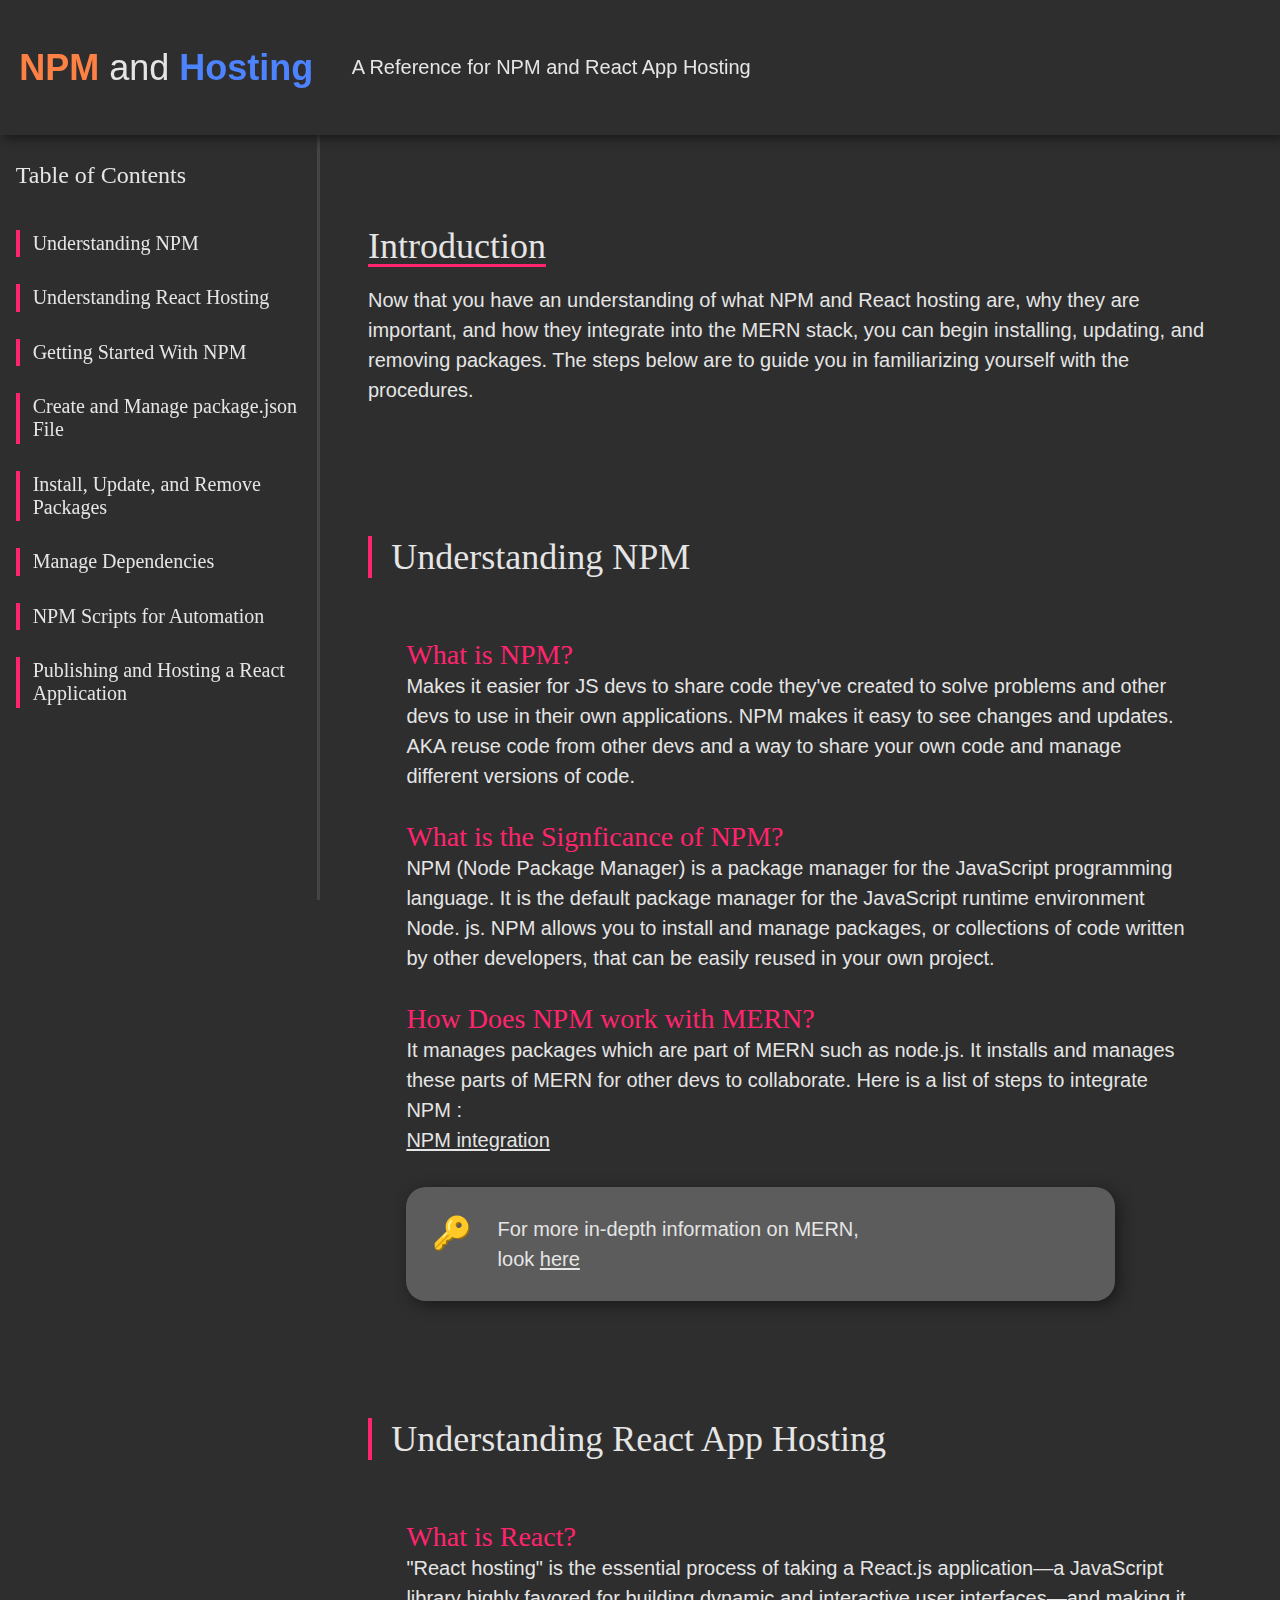
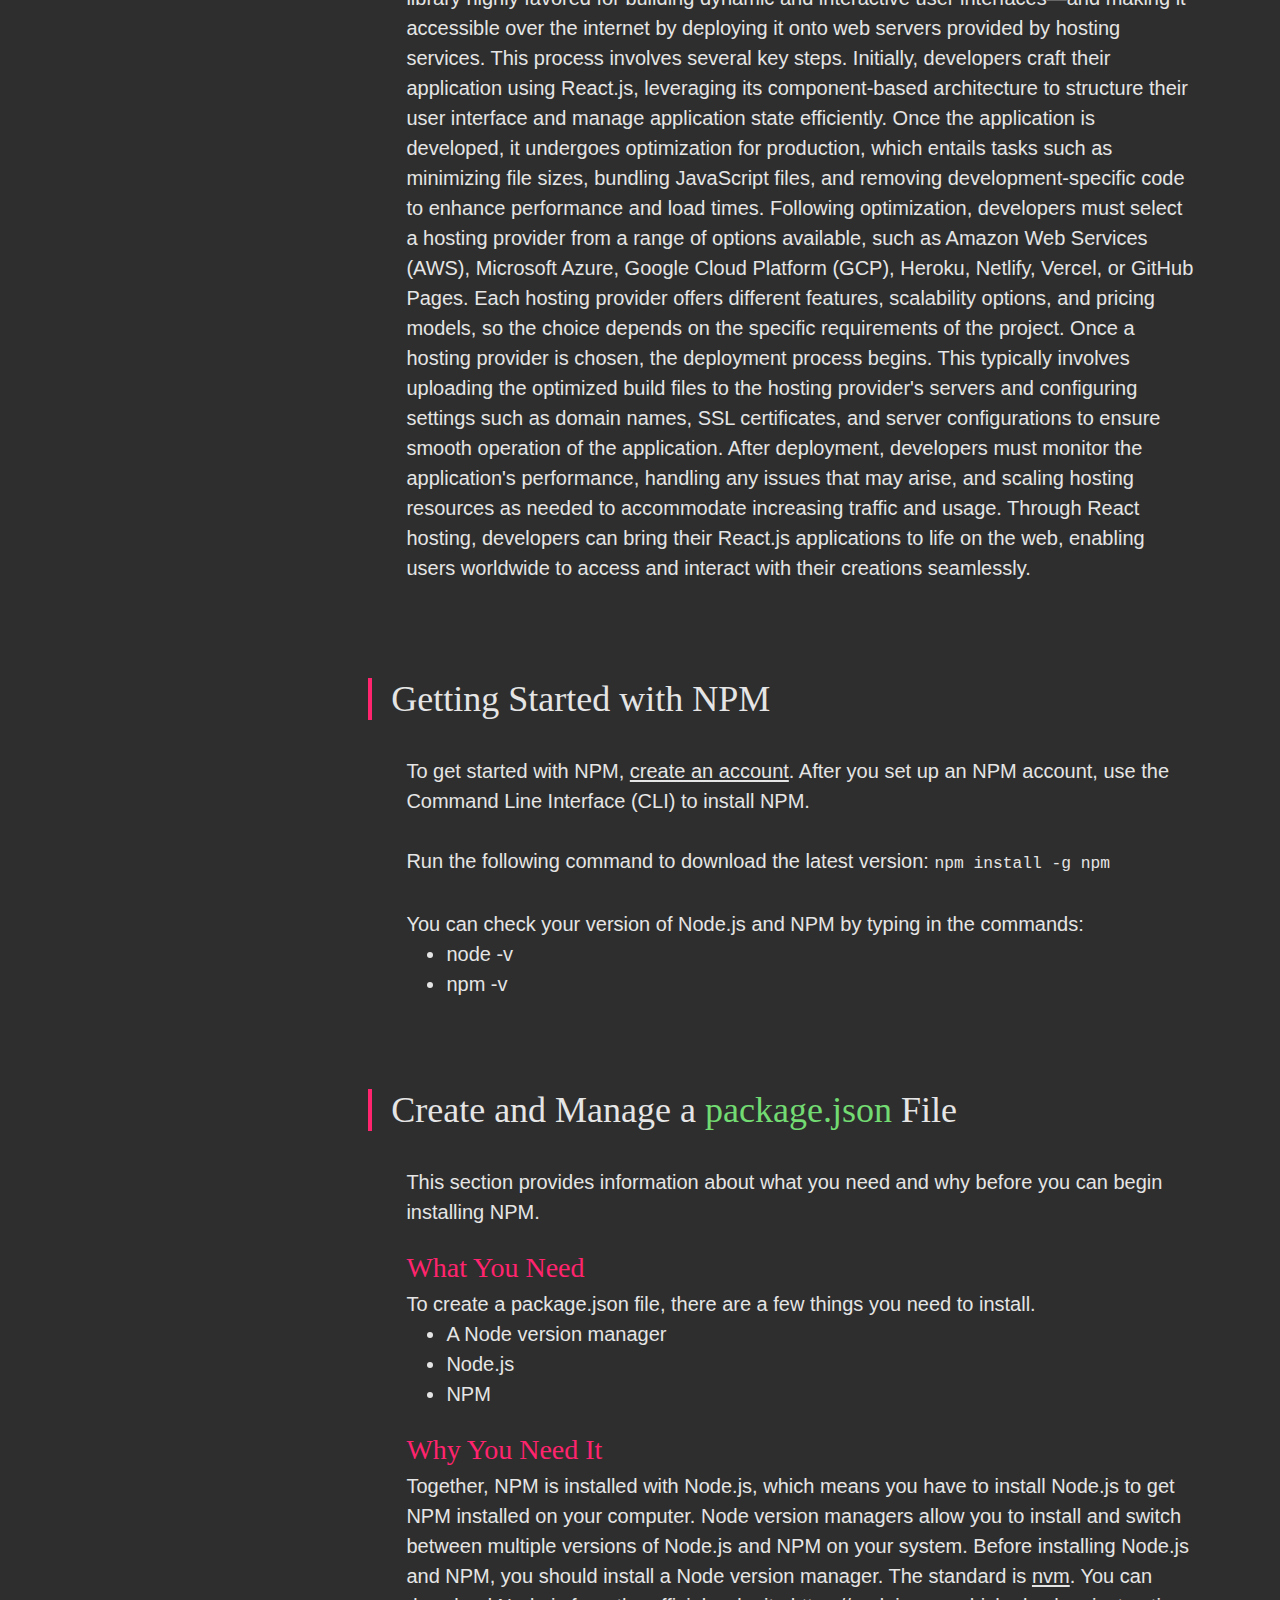
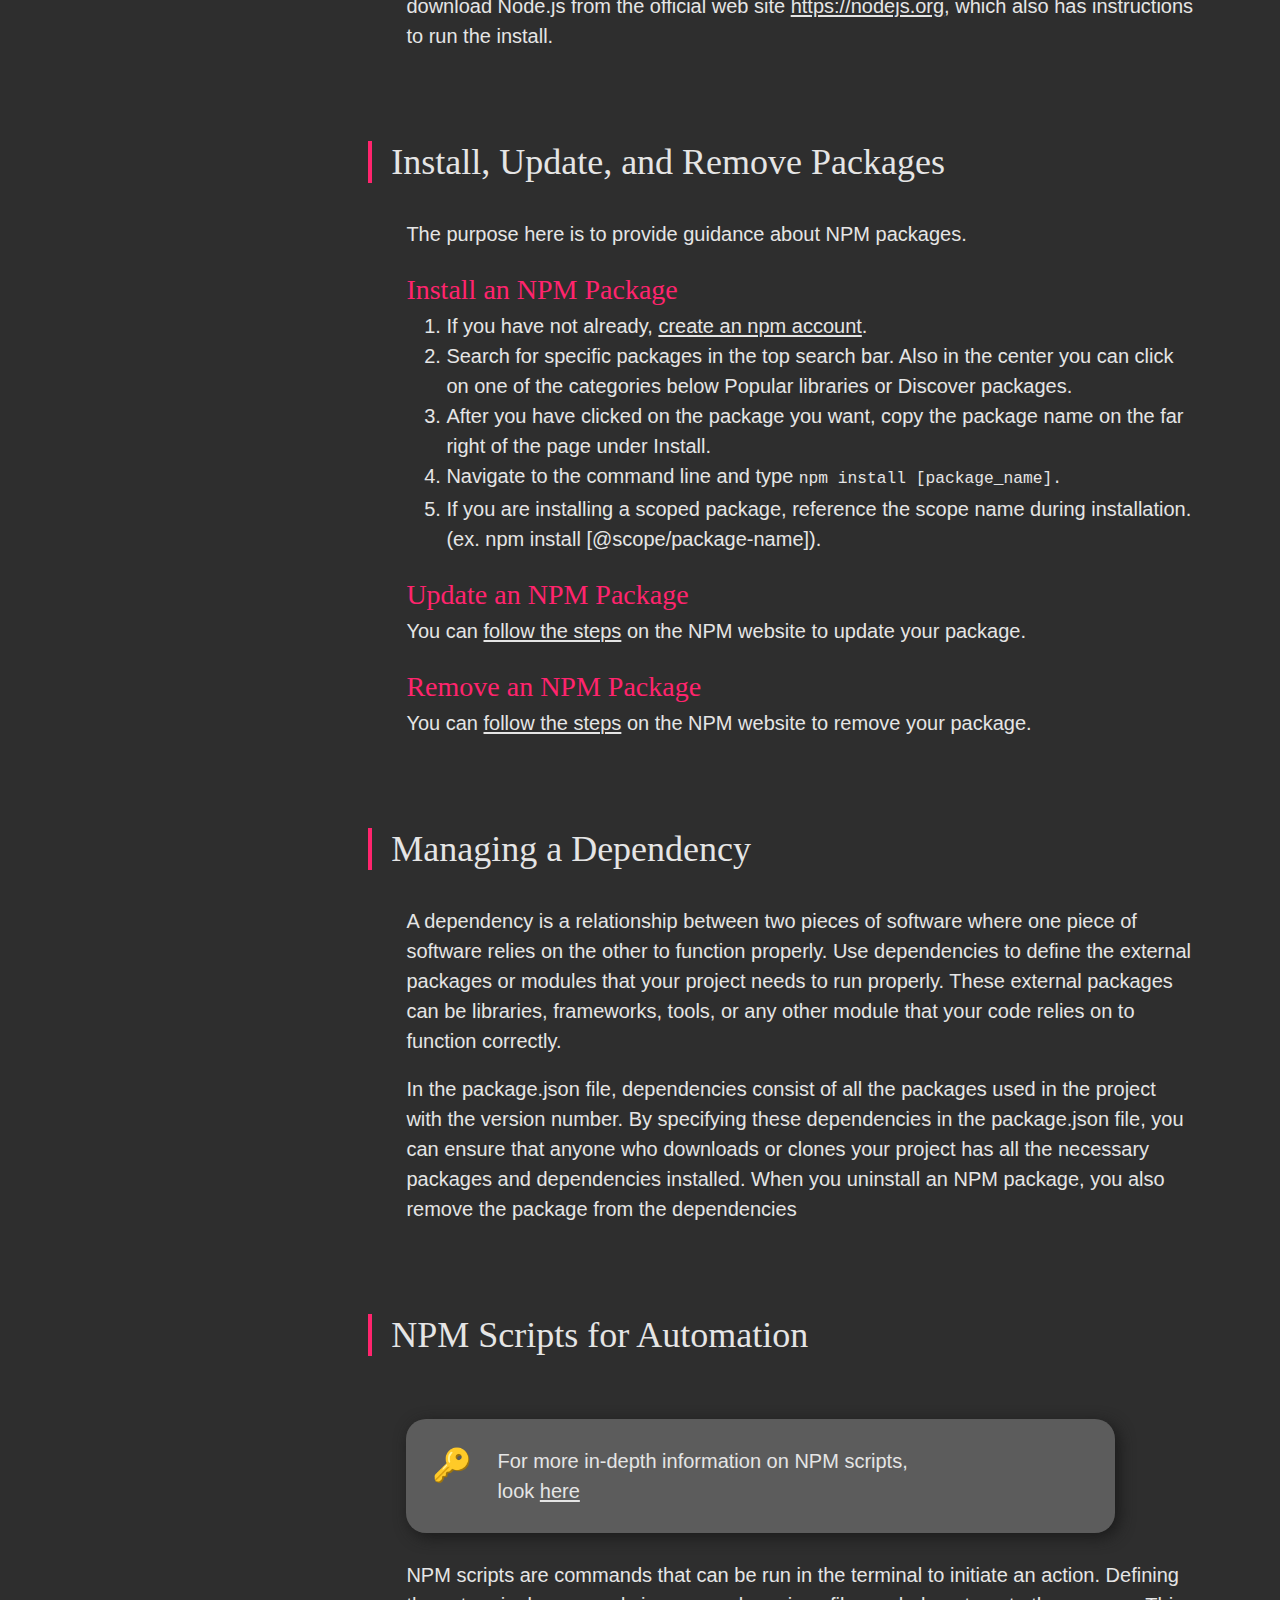
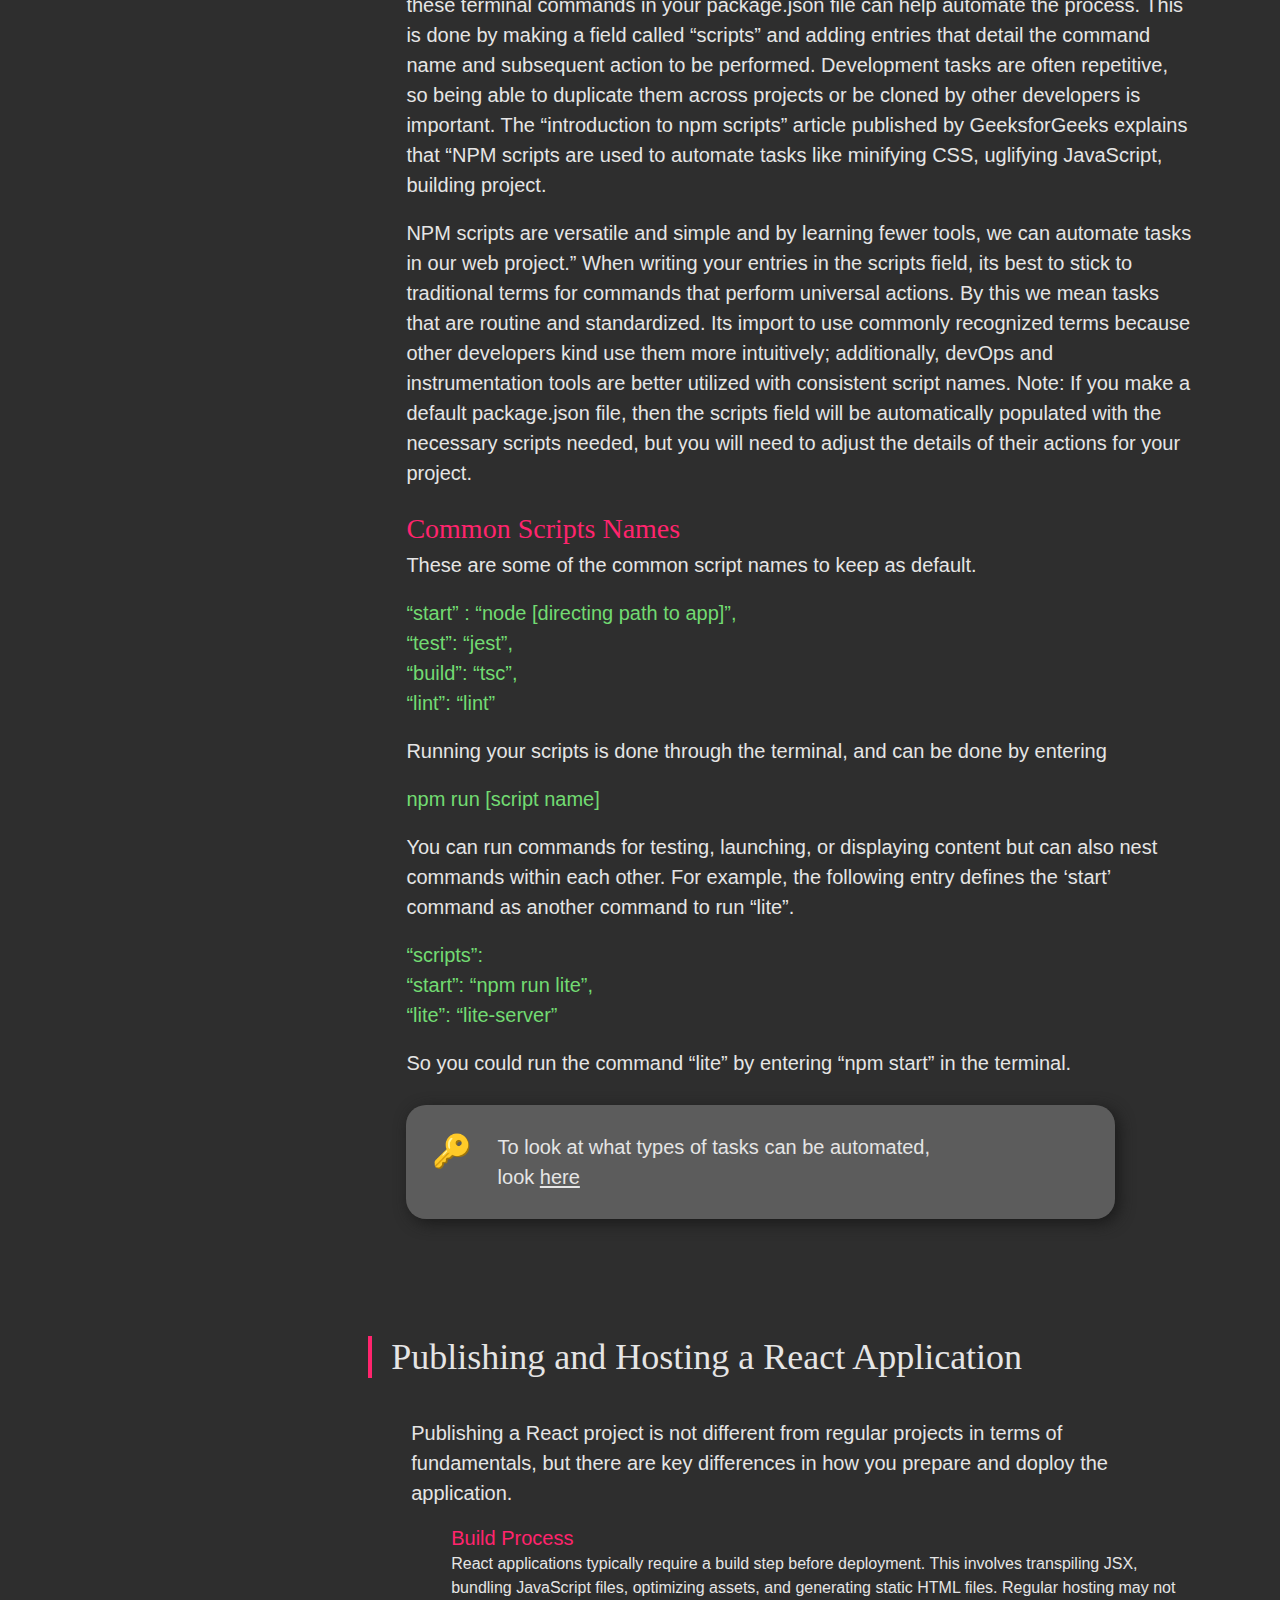
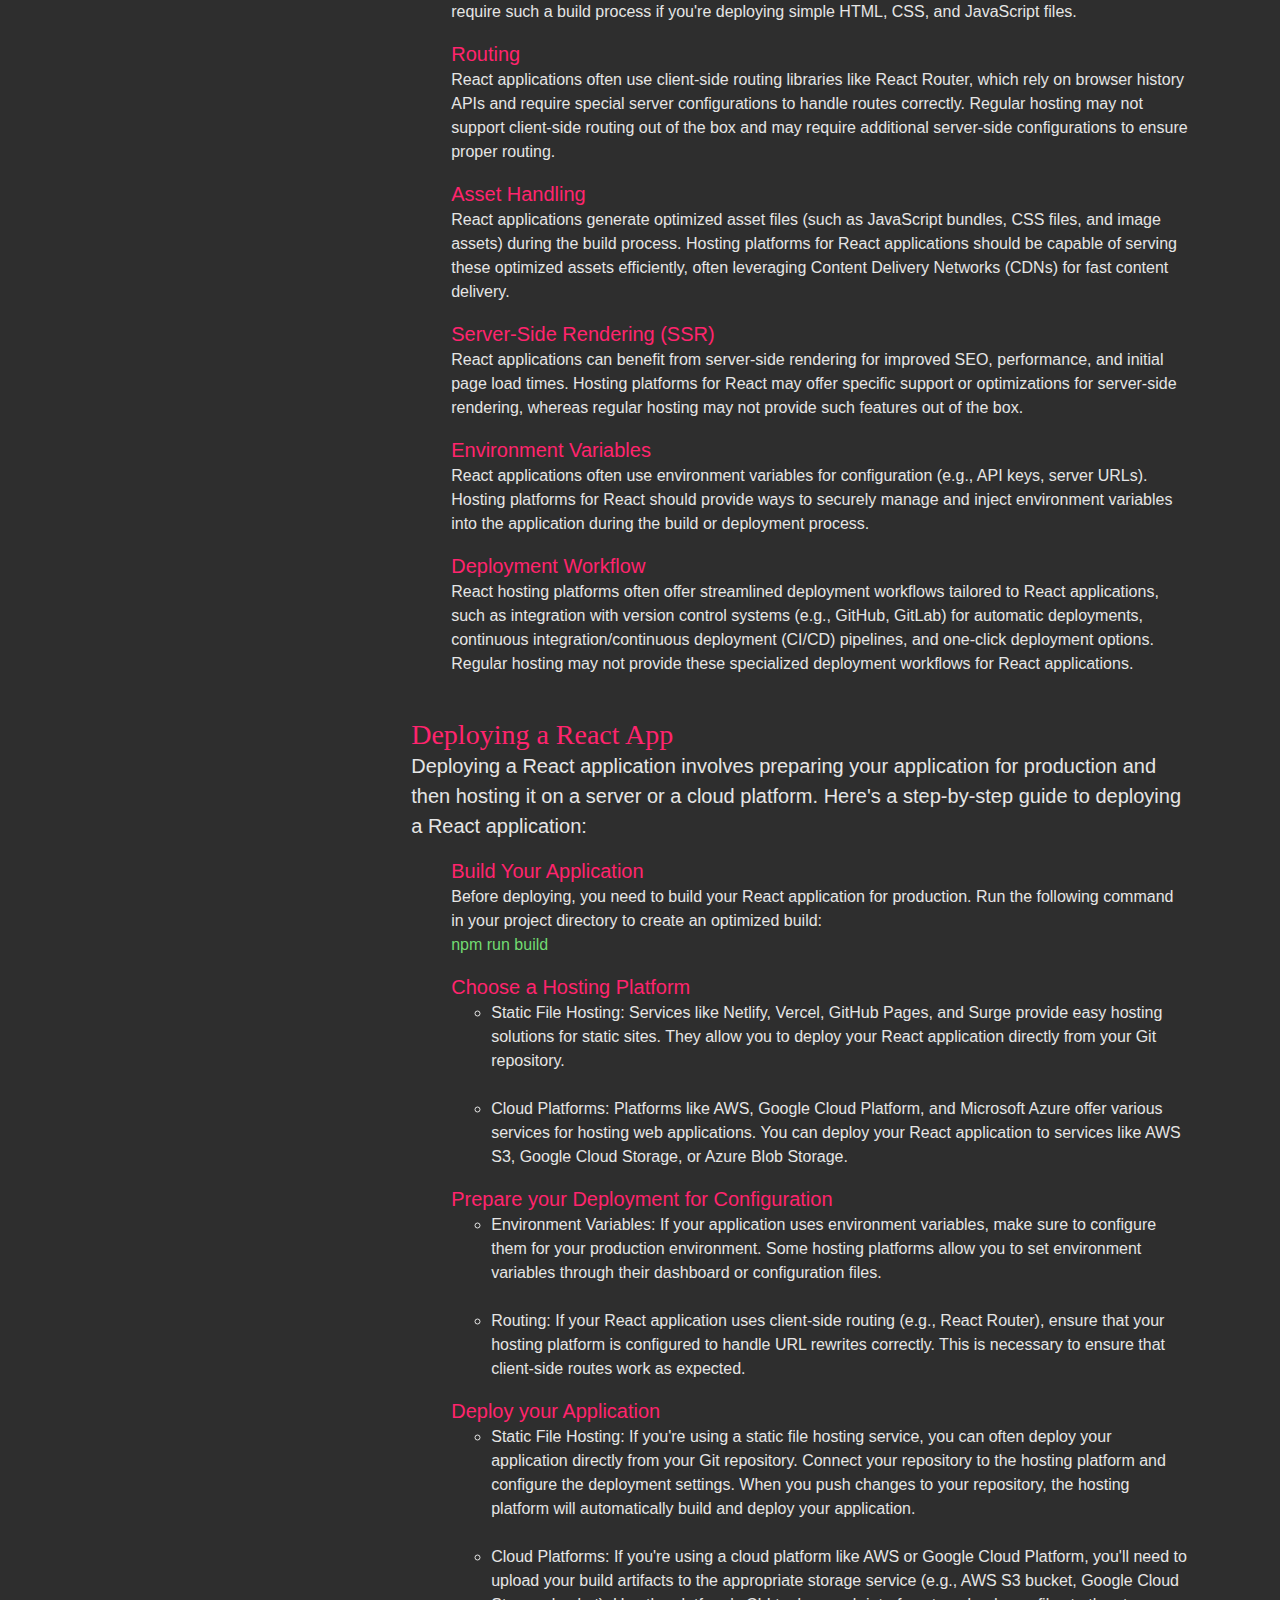
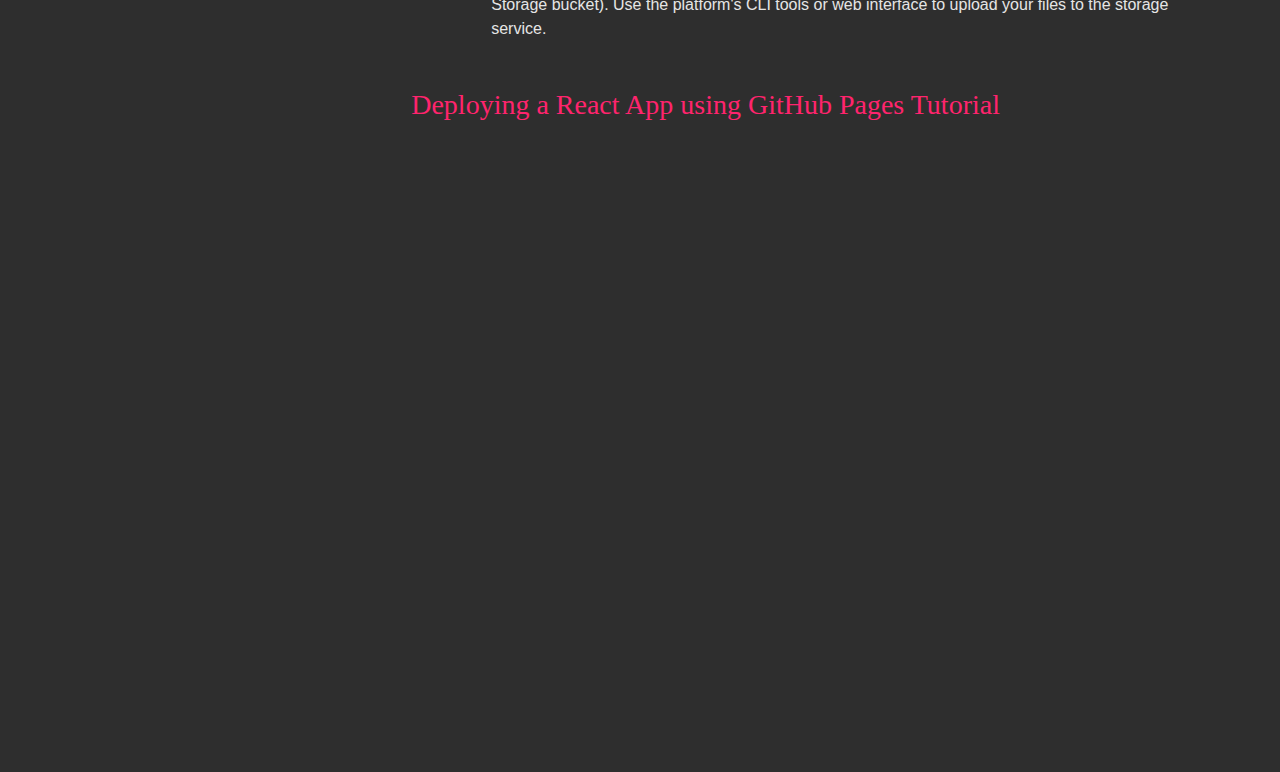
==== index.html @ fcabbd89 "added content to index file, updated css and js" ====
<!DOCTYPE html>
<html lang="en">
<head>
    <meta charset="UTF-8">
    <meta http-equiv="X-UA-Compatible" content="IE=edge">
    <meta name="viewport" content="width=device-width, initial-scale=1.0">
    <link rel="stylesheet" href="styles.css">
    <title>NPM and Package Management</title>
</head>
<body> <!--h1, h2, and h3 are used in this html-->
    <div class="header">
        <div class="site_title"> 
            <span class="git_color">NPM </span>&nbsp;and&nbsp;<span class="vs_color"> Hosting</span>
         </div>
         <div class="site_description">
            A Reference for NPM and React App Hosting
         </div>
    </div>
    <section class="main_body">
        <!-- left-hand section, does not scroll -->
        <section class="static_col">
            <div class="toc_head">
                <h3>Table of Contents</h3>
            </div>
            <section class="toc_container">
                <div class="toc_content">
                    <h3><a href="#understand_npm">Understanding NPM</a></h3>
                </div>
                <div class="toc_content">
                    <h3><a href="#understand_react">Understanding React Hosting</a></h3>
                </div>
                <div class="toc_content">
                    <h3><a href="#getting_started">Getting Started With NPM</a></h3>
                </div>
                <div class="toc_content">
                    <h3><a href="#manage_json">Create and Manage package.json File</a></h3>
                </div>
                <div class="toc_content">
                    <h3><a href="#manage_packages">Install, Update, and Remove Packages</a></h3>
                </div>
                <div class="toc_content">
                    <h3><a href="#manage_dependency">Manage Dependencies</a></h3>
                </div>
                <div class="toc_content">
                    <h3><a href="#npm_scripts">NPM Scripts for Automation</a></h3>
                </div>
                <div class="toc_content">
                    <h3><a href="#host_react">Publishing and Hosting a React Application</a></h3>
                </div>
            </section>
        </section>

        <!-- right-hand section, can scroll vertically -->
        <section class="scroll_col">

            <div class="wide_block">
                <h1>Introduction</h1>
                <br>
                <!-- need to rewrite this -->
                <p>
                    Now that you have an understanding of what NPM and React hosting are, why they are important, and 
                    how they integrate into the MERN stack, you can begin installing, updating, and removing packages. 
                    The steps below are to guide you in familiarizing yourself with the procedures. 
                </p>
            </div>

            <!-- understanding npm -->
            <section class="topic_container" id="understand_npm">
                <div class="topic_head">
                    <h1>Understanding NPM</h1>
                </div>
                <div class="topic_body">
                    <div class="topic_subHead">
                        <h2>What is NPM?</h2>
                        <p>
                            Makes it easier for JS devs to share code they've created to solve problems and other devs to use in their own applications. NPM makes it easy to see changes and updates.
                            AKA reuse code from other devs and a way to share your own code and manage different versions of code.
                        </p>
                    </div>
                    <div class="topic_subHead">
                        <h2>What is the Signficance of NPM?</h2>
                        <p>
                            NPM (Node Package Manager) is a package manager for the JavaScript programming language. It is the default package manager for the JavaScript runtime environment Node. js. NPM allows you to install and manage packages, or collections of code written by other developers, that can be easily reused in your own project.
                        </p>
                    </div>
                    <div class="topic_subHead">
                        <h2>How Does NPM work with MERN?</h2>
                        <p>
                            It manages packages which are part of MERN such as node.js. It installs and manages these parts of MERN for other devs to collaborate. 
                            Here is a list of steps to integrate NPM : <br>
                            <a href = "https://www.uxpin.com/docs/merge/npm-integration/#step-1-add-a-library-using-npm-integration" target="_blank">NPM integration</a>
                        </p>
                    </div>
                    <div class="callout">
                        <span class="emoji">&#128273;</span>
                        <div>
                            <p>
                                For more in-depth information on MERN, 
                            </p>
                            <p>
                                look <a href="https://www.mongodb.com/mern-stack">here</a>
                            </p>
                        </div>
                    </div>
                </div>
            </section>
            <!-- understanding react hosting -->
            <section class="topic_container" id="understand_react">
                <div class="topic_head">
                    <h1>Understanding React App Hosting</h1>
                </div>
                <div class="topic_body">
                    <div class="topic_subHead">
                        <h2>What is React?</h2>
                        <p>
                            "React hosting" is the essential process of taking a React.js application—a JavaScript library highly favored for building dynamic and interactive user interfaces—and making it accessible over the internet by deploying it onto web servers provided by hosting services. This process involves several key steps. Initially, developers craft their application using React.js, leveraging its component-based architecture to structure their user interface and manage application state efficiently. Once the application is developed, it undergoes optimization for production, which entails tasks such as minimizing file sizes, bundling JavaScript files, and removing development-specific code to enhance performance and load times. Following optimization, developers must select a hosting provider from a range of options available, such as Amazon Web Services (AWS), Microsoft Azure, Google Cloud Platform (GCP), Heroku, Netlify, Vercel, or GitHub Pages. Each hosting provider offers different features, scalability options, and pricing models, so the choice depends on the specific requirements of the project. Once a hosting provider is chosen, the deployment process begins. This typically involves uploading the optimized build files to the hosting provider's servers and configuring settings such as domain names, SSL certificates, and server configurations to ensure smooth operation of the application. After deployment, developers must monitor the application's performance, handling any issues that may arise, and scaling hosting resources as needed to accommodate increasing traffic and usage. Through React hosting, developers can bring their React.js applications to life on the web, enabling users worldwide to access and interact with their creations seamlessly.
                        </p>
                    </div>
                    <!-- <div class="topic_subHead">
                        <h2>What is the Signficance of React?</h2>
                    </div> -->
                </div>
            </section>

            <!-- Getting started with NPM -->
            <section class="topic_container" id="getting_started">
                <div class="topic_head">
                    <h1>Getting Started with NPM</h1>
                </div>
                <div class="topic_body">
                    <p>
                        To get started with NPM, <a href ="https://www.npmjs.com/signup" target="_blank">create an account</a>. 
                        After you set up an NPM account, use the Command Line Interface (CLI) to install NPM.
                        <br><br>
                        Run the following command to download the latest version: <code>npm install -g npm</code>
                        <br><br> 
                        You can check your version of Node.js and NPM by typing in the commands:
                        <ul id="bulletlist">
                            <code>
                            <li>node -v</li> 
                            <li>npm -v</li>
                            </code>
                        </ul>
                    </p>
                </div>
            </section>

            <!-- Create and Manage a package.json File -->
            <section class="topic_container" id="manage_json">
                <div class="topic_head">
                    <h1>Create and Manage a <span class="green_type">package.json</span> File</h1>
                </div>
                <div class="topic_body">

                    <p>
                        This section provides information about what you need and why before you can begin installing
                        NPM. 
                    </p>
                    <div class="topic_subHead">
                        <h2>What You Need</h2>
                    </div>
                    <p>
                        To create a package.json file, there are a few things you need to install.
                    </p>
                    <ul id="bulletlist">
                        <li>A Node version manager</li> 
                        <li>Node.js</li>
                        <li>NPM</li>
                    </ul>

                    <div class="topic_subHead">
                        <h2>Why You Need It</h2>
                    </div>
                    <p>
                        Together, NPM is installed with Node.js, which means you have to install Node.js to get NPM 
                        installed on your computer. Node version managers allow you to install and switch between 
                        multiple versions of Node.js and NPM on your system. Before installing Node.js and NPM, 
                        you should install a Node version manager. The standard is <a href ="https://github.com/creationix/nvm" target="_blank">nvm</a>.
                        You can download Node.js from the official web site <a href ="https://nodejs.org" target="_blank">https://nodejs.org</a>, 
                        which also has instructions to run the install.
                    </p>
                </div>
            </section>

            <!-- install, update, remove packages-->
            <section class="topic_container" id="manage_packages">
                <div class="topic_head">
                    <h1>Install, Update, and Remove Packages</h1>
                </div>
                <div class="topic_body">

                    <!-- can probably make this a callout -->
                    <p>
                        The purpose here is to provide guidance about NPM packages. 
                    </p>

                    <div class="topic_subHead">
                        <h2>Install an NPM Package</h2>
                    </div>
                    <ol>
                        <li>If you have not already, <a href ="https://www.npmjs.com/" target="_blank">create an npm account</a>.</li>
                        <li>Search for specific packages in the top search bar. Also in the center you can click 
                            on one of the categories below Popular libraries or Discover packages.</li>
                        <li>After you have clicked on the package you want, copy the package name on the far right of the page under Install.</li>
                        <li>Navigate to the command line and type <code>npm install [package_name]. </code></li>
                        <li>If you are installing a scoped package, reference the scope name during installation. (ex. npm install [@scope/package-name]).</li>
                    </ol>

                    <div class="topic_subHead">
                        <h2>Update an NPM Package</h2>
                    </div>
                    <p>
                        You can <a href="https://docs.npmjs.com/updating-packages-downloaded-from-the-registry" target="_blank">follow the steps</a> on the NPM website to update your package.
                    </p>

                    <div class="topic_subHead">
                        <h2>Remove an NPM Package</h2>
                    </div>
                    <p>
                        You can <a href="https://docs.npmjs.com/uninstalling-packages-and-dependencies" target="_blank">follow the steps</a> on the NPM website to remove your package.
                    </p>

                </div>
            </section>

            <!-- managing dependency -->
            <section class="topic_container" id="manage_dependency">

                <div class="topic_head">
                    <h1>Managing a Dependency</h1>
                </div>
                <div class="topic_body">
                    <p> 
                        A dependency is a relationship between two pieces of software where one piece of software relies on the other to function properly. 
                        Use dependencies to define the external packages or modules that your project needs to run properly. These external packages can 
                        be libraries, frameworks, tools, or any other module that your code relies on to function correctly. 
                    </p>
                    <br>
                    <p>
                        In the package.json file, dependencies consist of all the packages used in the project with the version number. By specifying 
                        these dependencies in the package.json file, you can ensure that anyone who downloads or clones your project has all the 
                        necessary packages and dependencies installed. When you uninstall an NPM package, you also remove the package from the dependencies
                    </p>
                </div>
    
            </section>

            <!-- npm scripts for automation -->

            <section class="topic_container" id="npm_scripts">

                <div class="topic_head">
                    <h1>NPM Scripts for Automation</h1>
                </div>
                <div class="topic_body">
                    <div class="callout">
                        <span class="emoji">&#128273;</span>
                        <div>
                            <p>
                                For more in-depth information on NPM scripts, 
                            </p>
                            <p>
                                look <a href="https://docs.github.com/en/pull-requests/collaborating-with-pull-requests/proposing-changes-to-your-work-with-pull-requests/about-branches" target="_blank">here</a>
                            </p>
                        </div>
                    </div>
                    <p>
                        NPM scripts are commands that can be run in the terminal to initiate an action. Defining these terminal commands in your package.json 
                        file can help automate the process. This is done by making a field called “scripts” and adding entries that detail the command name and 
                        subsequent action to be performed. Development tasks are often repetitive, so being able to duplicate them across projects or be cloned 
                        by other developers is important. The “introduction to npm scripts” article published by GeeksforGeeks explains that “NPM scripts are 
                        used to automate tasks like minifying CSS, uglifying JavaScript, building project. 
                    </p>
                    <br>
                    <p>
                        NPM scripts are versatile and simple and by learning fewer tools, we can automate tasks in our web project.” When writing your entries 
                        in the scripts field, its best to stick to traditional terms for commands that perform universal actions. By this we mean tasks that are 
                        routine and standardized. Its import to use commonly recognized terms because other developers kind use them more intuitively; additionally, 
                        devOps and instrumentation tools are better utilized with consistent script names. Note: If you make a default package.json file, then the 
                        scripts field will be automatically populated with the necessary scripts needed, but you will need to adjust the details of their actions for your project.
                    </p>
                    
                    <div class="topic_subHead">
                        <h2>Common Scripts Names</h2>
                    </div>
                    <p>
                        These are some of the common script names to keep as default.
                    </p>
                    <br>
                    <p class="green_type">
                                “start” : “node [directing path to app]”,<br>
                                “test”: “jest”, <br>
                                “build”: “tsc”,<br>
                                “lint”: “lint” <br>
                    </p>
                    <br>
                    <p>
                        Running your scripts is done through the terminal, and can be done by entering
                    </p>
                    <br>
                    <p>
                        <span class="green_type">npm run [script name]</span> 
                    </p>
                    <br>
                    <p>
                        You can run commands for testing, launching, or displaying content but can also nest commands within each other. 
                        For example, the following entry defines the ‘start’ command as another command to run “lite”.
                    </p>
                    <br>
                    <p class="green_type">
                            “scripts”:<br>
                                “start”: “npm run lite”,<br>
                                “lite”: “lite-server”<br>   
                    </p>
                    <br>
                    <p>
                        So you could run the command “lite” by entering “npm start” in the terminal.

                    </p>

                    <div class="callout">
                        <span class="emoji">&#128273;</span>
                        <div>
                            <p>
                                To look at what types of tasks can be automated,
                            </p>
                            <p>
                                look <a href="https://www.geeksforgeeks.org/introduction-to-npm-scripts/" target="_blank">here</a>
                            </p>
                        </div>
                    </div>
                    
                </div>
    
            </section>

            <!-- publish / host react application -->
            <section class="topic_container" id="host_react">
                <div class="topic_head">
                    <h1>Publishing and Hosting a React Application</h1>
                </div>
                <div class="topic_container">
                    <p>
                        Publishing a React project is not different from regular projects in terms of fundamentals, but there are key differences in
                        how you prepare and doploy the application.
                    </p>
                    <ul class="funky_list">
                        <li>
                            <span class="list_headings">Build Process</span><br>
                             React applications typically require a build step before deployment. This involves transpiling JSX, bundling JavaScript files, optimizing assets, and generating static HTML files. Regular hosting may not require such a build process if you're deploying simple HTML, CSS, and JavaScript files.
                        </li>
                        <br>
                        <li>
                            <span class="list_headings">Routing</span><br>
                            React applications often use client-side routing libraries like React Router, which rely on browser history APIs and require special server configurations to handle routes correctly. Regular hosting may not support client-side routing out of the box and may require additional server-side configurations to ensure proper routing.
                        </li>
                        <br>
                        <li>
                            <span class="list_headings">Asset Handling</span><br>
                            React applications generate optimized asset files (such as JavaScript bundles, CSS files, and image assets) during the build process. Hosting platforms for React applications should be capable of serving these optimized assets efficiently, often leveraging Content Delivery Networks (CDNs) for fast content delivery.
                        </li>
                        <br>
                        <li>
                            <span class="list_headings">Server-Side Rendering (SSR)</span><br>
                            React applications can benefit from server-side rendering for improved SEO, performance, and initial page load times. Hosting platforms for React may offer specific support or optimizations for server-side rendering, whereas regular hosting may not provide such features out of the box.
                        </li>
                        <br>
                        <li>
                            <span class="list_headings">Environment Variables</span><br>
                            React applications often use environment variables for configuration (e.g., API keys, server URLs). Hosting platforms for React should provide ways to securely manage and inject environment variables into the application during the build or deployment process.
                        </li>
                        <br>
                        <li>
                            <span class="list_headings">Deployment Workflow</span><br>
                            React hosting platforms often offer streamlined deployment workflows tailored to React applications, such as integration with version control systems (e.g., GitHub, GitLab) for automatic deployments, continuous integration/continuous deployment (CI/CD) pipelines, and one-click deployment options. Regular hosting may not provide these specialized deployment workflows for React applications.
                        </li>
                    </ul>
                    <div class="topic_subHead">
                        <h2>Deploying a React App</h2>
                        <p>
                            Deploying a React application involves preparing your application for production and then hosting it on a server or a cloud platform. Here's a step-by-step guide to deploying a React application:
                        </p>
                        <ul class="funky_list">
                            <li>
                                <span class="list_headings">Build Your Application</span><br>
                                Before deploying, you need to build your React application for production. Run the following command in your project directory to create an optimized build: <br>
                                <span class="green_type">npm run build</span>
                            </li>
                            <br>
                            <li>
                                <span class="list_headings">Choose a Hosting Platform</span><br>
                                <ul>
                                    <li>
                                        <strong>Static File Hosting:</strong> Services like Netlify, Vercel, GitHub Pages, and Surge provide easy hosting solutions for static sites. They allow you to deploy your React application directly from your Git repository.
                                    </li>
                                    <br>
                                    <li>
                                        <strong>Cloud Platforms:</strong> Platforms like AWS, Google Cloud Platform, and Microsoft Azure offer various services for hosting web applications. You can deploy your React application to services like AWS S3, Google Cloud Storage, or Azure Blob Storage.
                                    </li>
                                </ul>
                            </li>
                            <br>
                            <li>
                                <span class="list_headings">Prepare your Deployment for Configuration</span><br>
                                <ul>
                                    <li>
                                        <strong>Environment Variables:</strong> If your application uses environment variables, make sure to configure them for your production environment. Some hosting platforms allow you to set environment variables through their dashboard or configuration files.
                                    </li>
                                    <br>
                                    <li>
                                        <strong>Routing:</strong> If your React application uses client-side routing (e.g., React Router), ensure that your hosting platform is configured to handle URL rewrites correctly. This is necessary to ensure that client-side routes work as expected.
                                    </li>
                                </ul>
                            </li>
                            <br>
                            <li>
                                <span class="list_headings">Deploy your Application</span>
                                <ul>
                                    <li>
                                        <strong>Static File Hosting:</strong> If you're using a static file hosting service, you can often deploy your application directly from your Git repository. Connect your repository to the hosting platform and configure the deployment settings. When you push changes to your repository, the hosting platform will automatically build and deploy your application.
                                    </li>
                                    <br>
                                    <li>
                                        <strong>Cloud Platforms:</strong> If you're using a cloud platform like AWS or Google Cloud Platform, you'll need to upload your build artifacts to the appropriate storage service (e.g., AWS S3 bucket, Google Cloud Storage bucket). Use the platform's CLI tools or web interface to upload your files to the storage service.
                                    </li>
                                </ul>
                            </li>
                        </ul>
                    </div>
                    <div class="topic_subHead">
                        <h2>Deploying a React App using GitHub Pages Tutorial</h2>
                    </div>
                    <br>
                    <iframe src="https://www.youtube.com/embed/4G6O0BIoq6M?si=gupSdmGEnYJ3_VC3" title="YouTube video player" frameborder="0" allow="accelerometer; autoplay; clipboard-write; encrypted-media; gyroscope; picture-in-picture; web-share" referrerpolicy="strict-origin-when-cross-origin"></iframe>
                </div>
            </section>

        </section>
    </section>
    <script src="ourScript.js"></script>
</body>
</html>
---- styles.css ----
*{
    margin:0;
    padding:0;
    box-sizing: border-box;
}

html, body{
    background-color: rgb(46, 46, 46);
    font-family: 'Poppins', 'Futura' 'Geneva', sans-serif;
    justify-content: center;
    align-items: center;
    height: auto;
    color: rgb(229, 229, 229);
    text-align: left;
    margin: 0;
    padding: 0;
}

a:link{
    text-decoration: underline;
    text-underline-offset: 2px;
    color: rgb(229, 229, 229);
}

a:visited{
    text-decoration: none;
    color: rgb(229, 229, 229);
}

a:hover{
    color: rgb(255, 36, 109)
}

a:active{
    text-decoration: none;
}

/* ------------- general Text styling -------- */

.title{
    font-family: 'Poppins';
    font-size: 5em;
    font-weight: 600;
}

.subTitle{
    font-family: 'Poppins';
    font-size: 3em;
    font-weight: 500;
}

h1{
    font-family: 'Poppins';
    font-size: 2.25em;
    font-weight: 500;
    color: rgb(229, 229, 229);
}

h2{
    font-family: 'Poppins';
    font-size: 1.75em;
    font-weight: 500;
    color: rgb(229, 229, 229);
}

h3{
    font-family: 'Poppins';
    font-size: 1.5em;
    font-weight: 500;
    color: rgb(229, 229, 229);
}

.list_headings{
    color: rgb(255, 36, 109);
    font-size: 1.25em;
}

p{
    font-family: 'Geneva', sans-serif;
    font-size: 1.25em;
    font-weight: 300;
    line-height: 1.5em;
    color:rgb(229, 229, 229);
}
li{
    font-family: 'Geneva', sans-serif;
    font-size: 1.25em;
    font-weight: 300;
    line-height: 1.5em;
    color:rgb(229, 229, 229);
    margin-left: 40px;
}


/* ---------- Special characters & symbols -------- */
hr{
    border: solid 2px rgb(229, 229, 229);
    width: 100%;
}

.emoji{
    display: block;
    font-size: 2em;
}

/* ------- grid styling------ */

.two_col_grid{
    display: grid;
    width: 100%;
    grid-template-columns: repeat(2, 2fr);
    grid-template-rows: auto auto;
    padding: 5vh 5vw;
}

.left_grid, .right_grid{
    display: flex;
    flex-flow: column wrap;
    align-content: flex-start;
    justify-content: center;
    width: 100%;
    height: auto;
    margin: 0;
}

/* ------- styling for reference sheet ------- */

.header{
    display: flex;
    flex-flow: row wrap;
    justify-content: flex-start;
    align-content: center;
    position: sticky;
    top: 0;
    width: 100vw;
    height: 15vh;
    background-color: rgb(46, 46, 46);
    box-shadow: rgb(26, 26, 26) 4px 4px 10px 0px;
    /* border-bottom: solid 3px rgba(74, 74, 74, 0.8); */
    z-index: 1000;
}

/* sets up the webpage to be split horizontally */
.main_body{
    display: flex;
    flex-flow: row wrap;
    justify-content: center;
    align-content: center;
    width: 100vw;
    height: auto;
}

.static_col, .scroll_col{
    overflow-y: auto;
}

/* styling for scroll and static section containers */
.static_col{
    display: flex;
    flex-flow: column nowrap;
    justify-content: flex-start;
    align-content: center;
    align-self: flex-start;
    position: sticky;
    top: 15vh;
    width: 25%;
    height: 85vh;
    border-right: solid 3px rgba(74, 74, 74, 0.8);
}

.scroll_col{
    display: flex;
    flex-flow: column nowrap;
    justify-content: center;
    align-content: center;
    width: 75%;
    height: auto;
}

/* stling for static side */

.site_title{
    display: flex;
    width: auto;
    height: auto;
    margin: 1.5vh 1.5vw;
    font-family: 'Poppins', sans-serif;
    font-size: 2.25em;
    font-weight: 500;
    color: rgb(229, 229, 229);
}

.toc_head{
    display: flex;
    width: 90%;
    height: auto;
    margin: 3vh auto;
    /* h3{
        text-decoration: underline rgb(255, 36, 109);
        text-underline-offset: 4px;
    } */
}

.toc_container{
    display: flex;
    flex-flow: column nowrap;
    justify-content: flex-start;
    align-content: center;
    width: 90%;
    height: auto;
    margin: 1.5vh auto;
    gap: 3vh;
    a{
        text-decoration: none;
    }
}

.toc_content{
    display: flex;
    flex-flow: row nowrap;
    flex: 1 1 auto;
    justify-content: flex-start;
    align-content: center;
    width: 100%;
    height: auto;
    padding: .25vh 0;
    border-left: solid 4px rgb(255, 36, 109);
    h3{
        font-size: 1.25em;
        font-weight: 300;
        margin-left: 1vw;
    }
    /* a:hover{
        font-weight: 400;
    } */
}

.site_description{
    display: flex;
    width: auto;
    height: auto;
    margin: auto 1.5vw;
    font-family: 'Poppins', sans-serif;
    font-weight: 400;
    font-size: 1.25em;
    color: rgb(229, 229, 229);
}


/* for section that will scroll */


/* for any element that needs a full-width div or section */
.wide_block{
    display: flex;
    flex-flow: column nowrap;
    justify-self: flex-start;
    width: 90%;
    text-align: left;
    margin: 10vh auto;
    h1{
        text-decoration: underline rgb(255, 36, 109);
        text-underline-offset: 6px;
    }
}

/* for containing elements regarding the same topic */
.topic_container{
    display: flex;
    flex-flow: column nowrap;
    /* flex: 1 1 auto; */
    justify-content: center;
    align-content: center;
    width: 90%;
    height: auto;
    margin: 3vh auto;
}

.topic_head{
    border-left: solid 4px rgb(255, 36, 109);
    padding: 0vh 1.5vw;
    margin: 1.5vh 0;
    /* align-self: flex-start; */
}

.topic_subHead{
    margin: 25px 0px 5px 0px;
    h2, h3{
        color:  rgb(255, 36, 109);
        font-weight: 400;
    }
}

.topic_body{
    display: flex;
    flex-flow: column wrap;
    justify-content: flex-start;
    align-content: flex-start;
    padding: 1vh 3vw;
    margin: 1.5vh 0;
    /* align-self: flex-start; */
}

.callout{
    display: flex;
    flex-flow: row nowrap;
    justify-content: flex-start;
    align-content: center;
    border-radius: 20px;
    width: 90%;
    height: auto;
    padding: 3vh 2vw;
    margin: 3vh 0;
    gap: 2vw;
    background-color: rgb(123, 123, 123, .6);
    box-shadow: rgb(26, 26, 26) 4px 4px 15px 0px;
    p{
        color: rgb(229, 229, 229);
    }

    ol li{
        font-size: 1em;
    }
}

.instructions{
    display: flex;
    flex-flow: column wrap;
    justify-items: center;
    align-items: flex-start;
    margin: 2vh 3vw;
    height: auto;
    width: 90%;
}

.numbered_steps{
    margin: auto 3vw;
    li{
        font-family: 'Geneva', sans-serif;
        font-size: 1.25em;
        font-weight: 300;
        line-height: 1.75em;
        color: rgb(229, 229, 229);
    }
}

.funky_list{
    margin: 2vh auto;
    list-style-type: none;
    li{
        font-size: 1em;
        font-weight: 300;
    }
    .strong{
        font-weight: 500;
    }
}

iframe{
    border-style: none;
    width: 50vw;
    height: 60vh;
    margin: 2vh 0;
}

.green_type{
    color: rgb(114, 219, 114);
}

.git_color{
    color:#fd8045;
    font-weight: 600;
}

.vs_color{
    color:#4d83ff;
    font-weight: 600;
}

.gh_color{
    color: rgb(166, 109, 251);
    font-weight: 600;
}
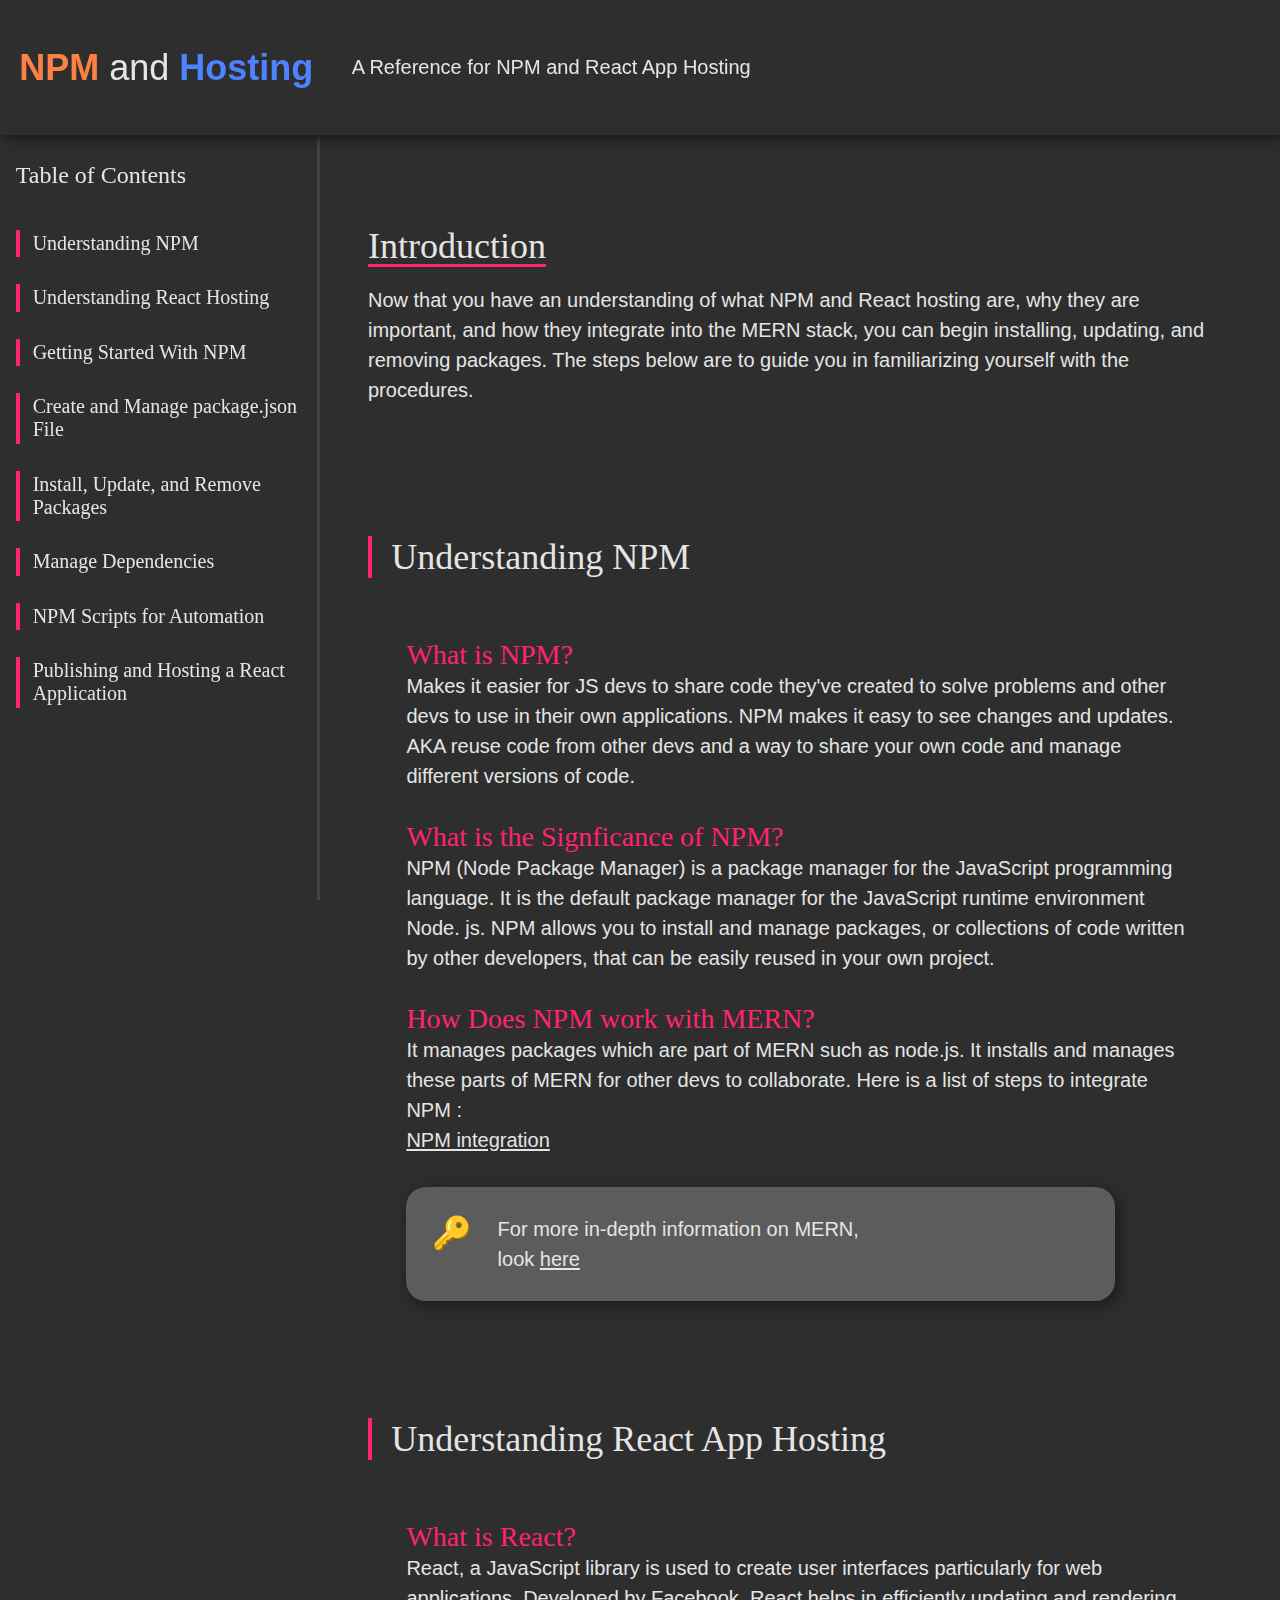
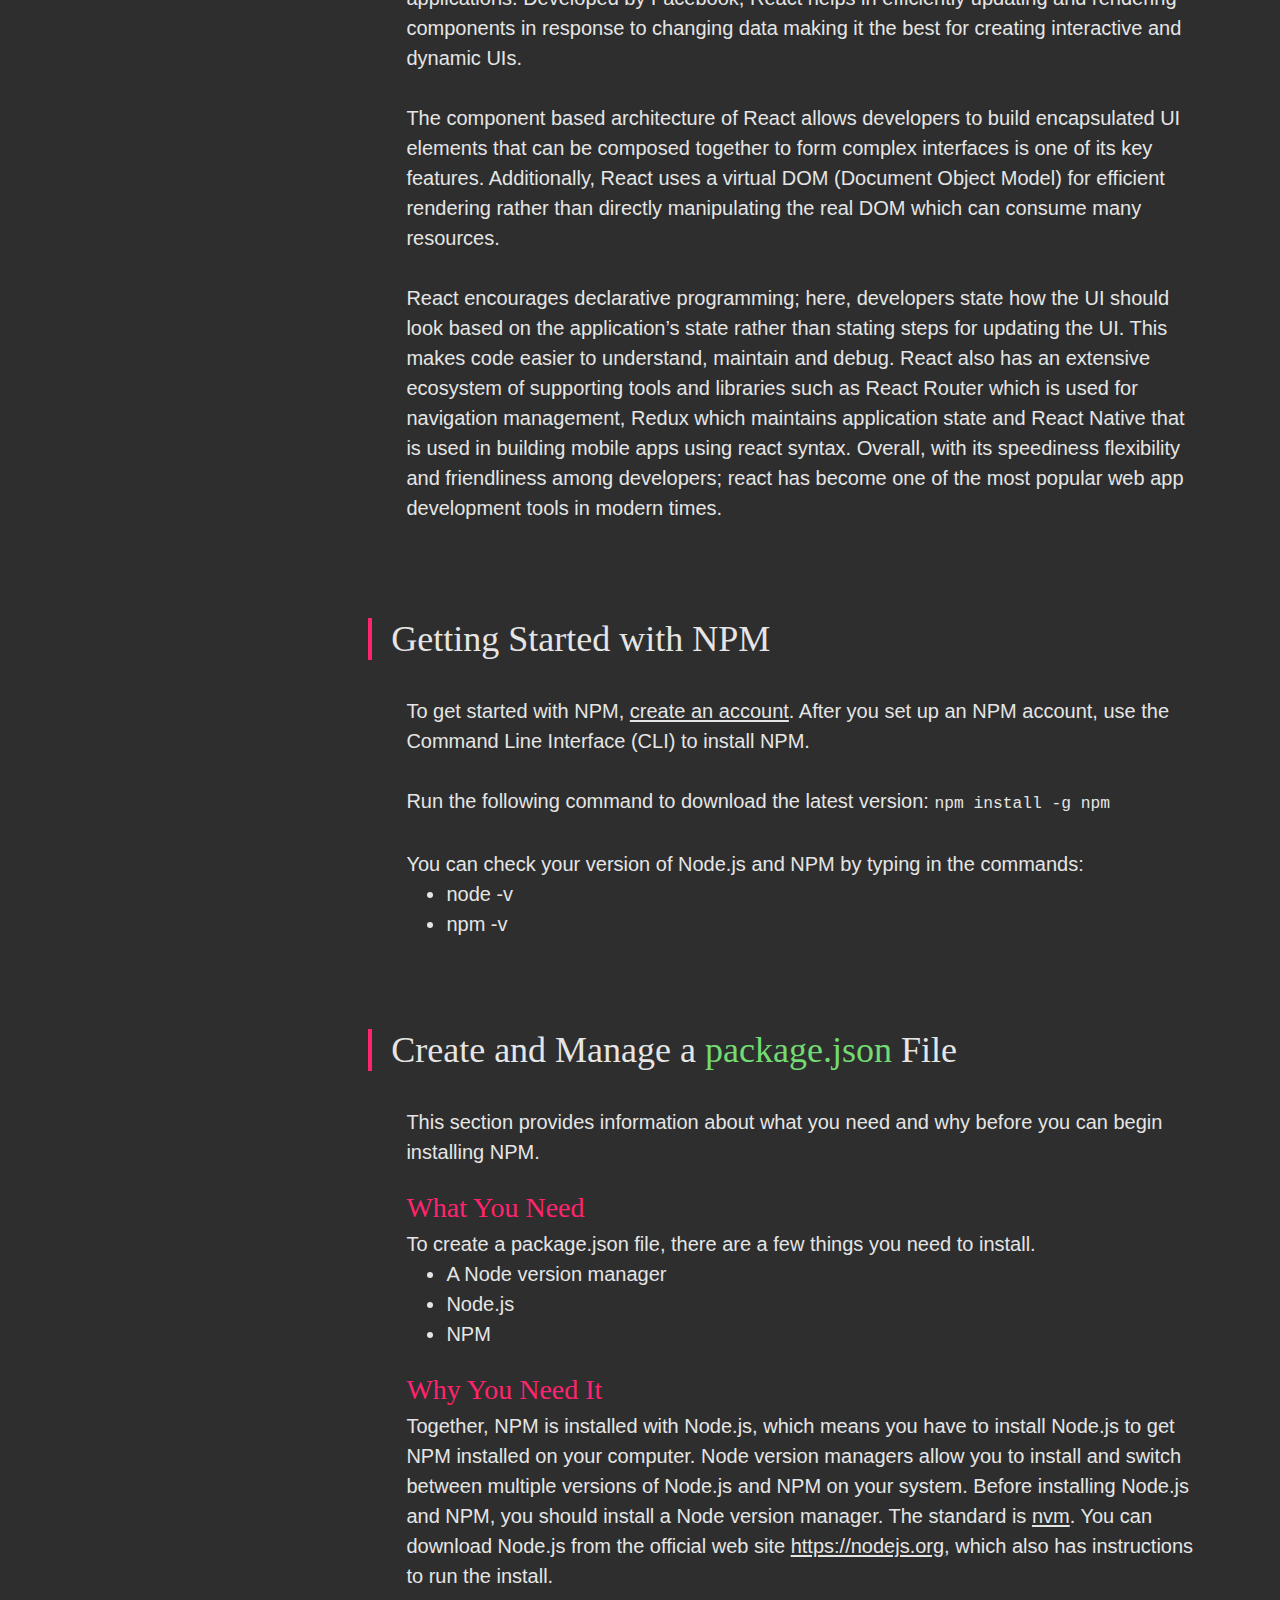
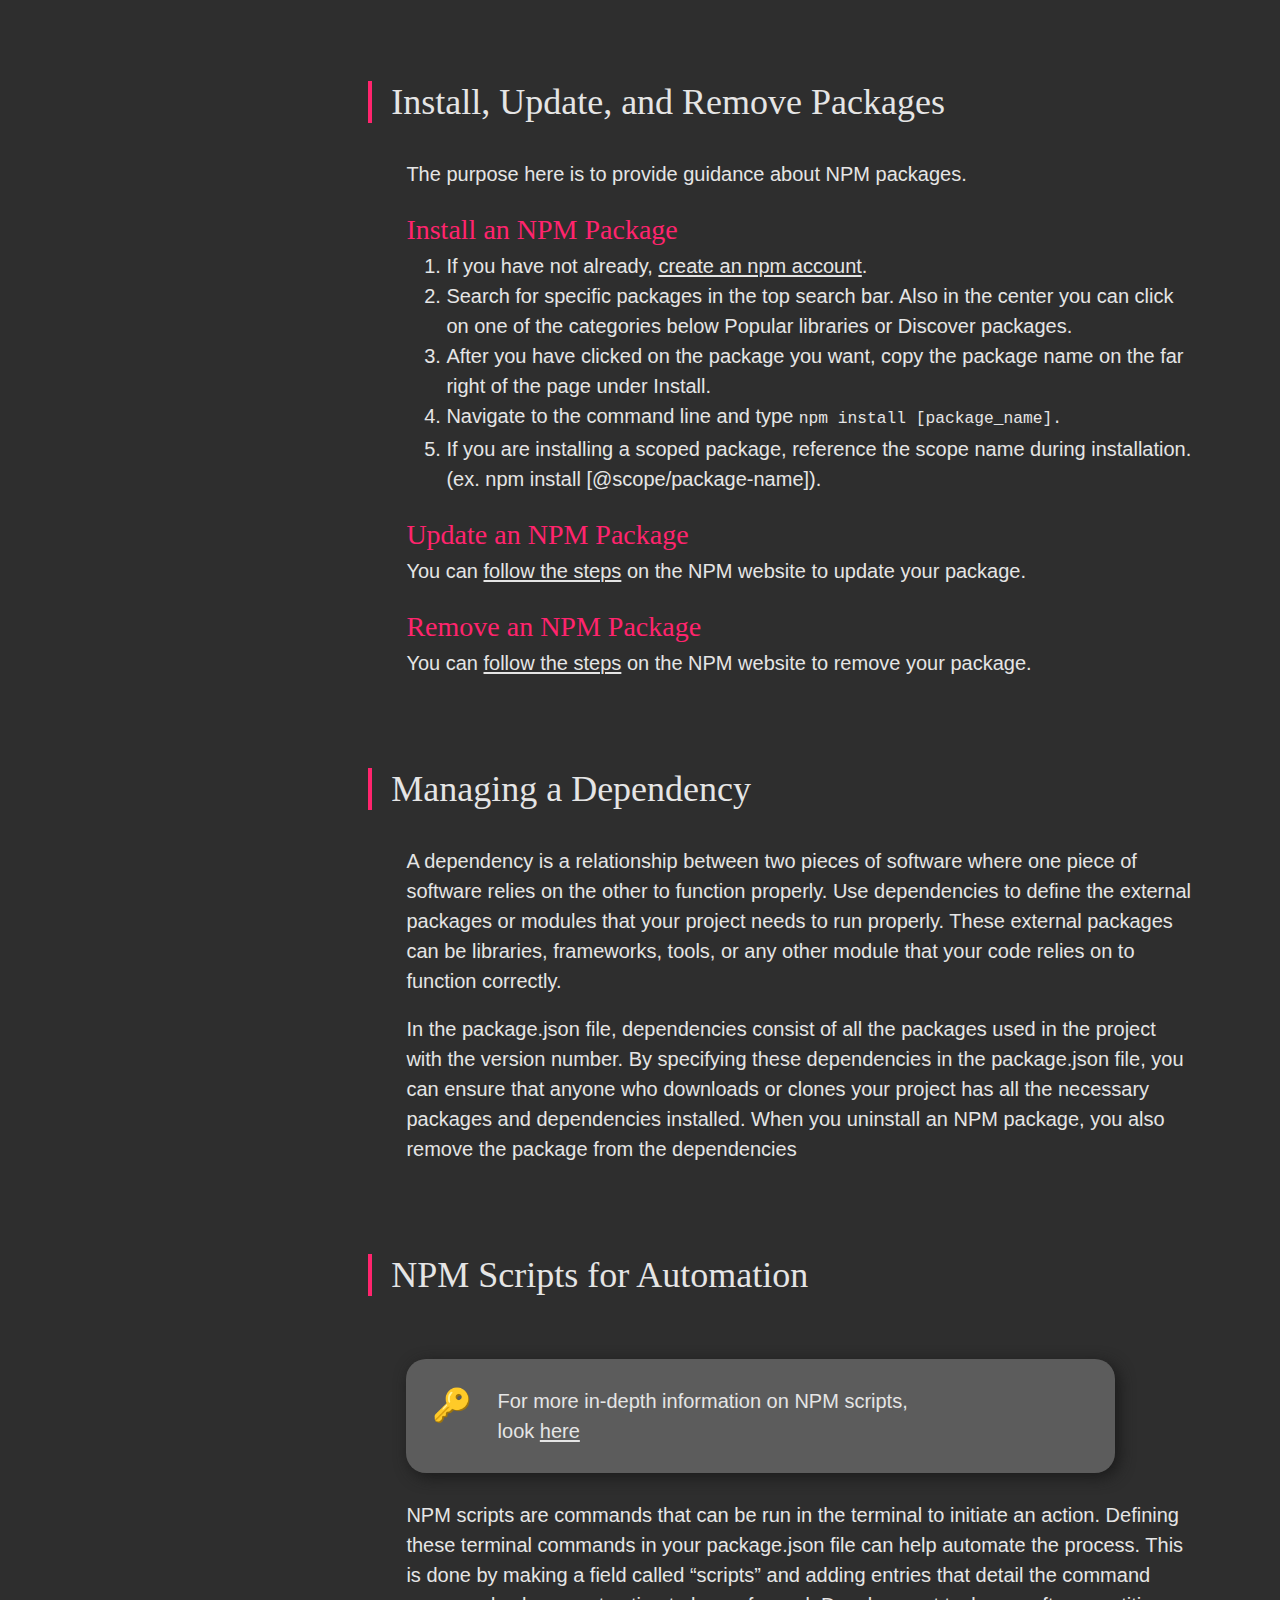
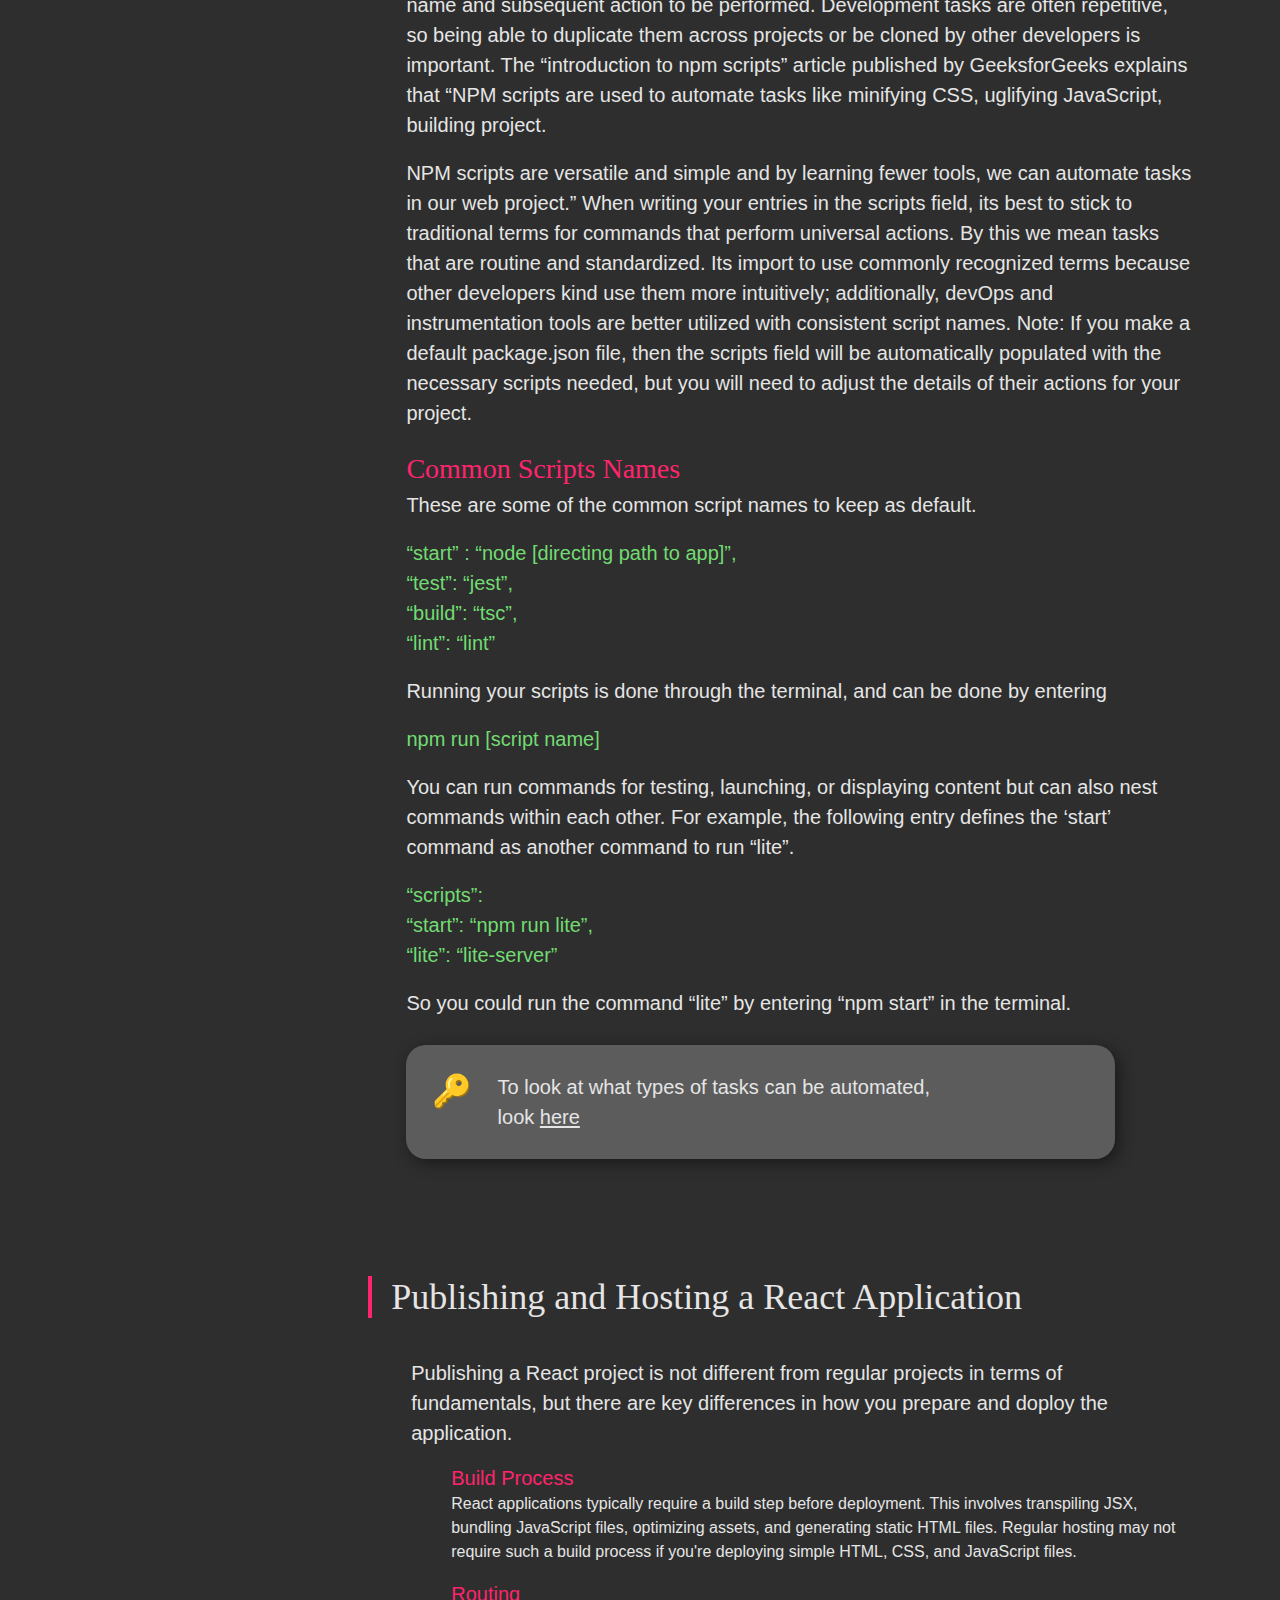
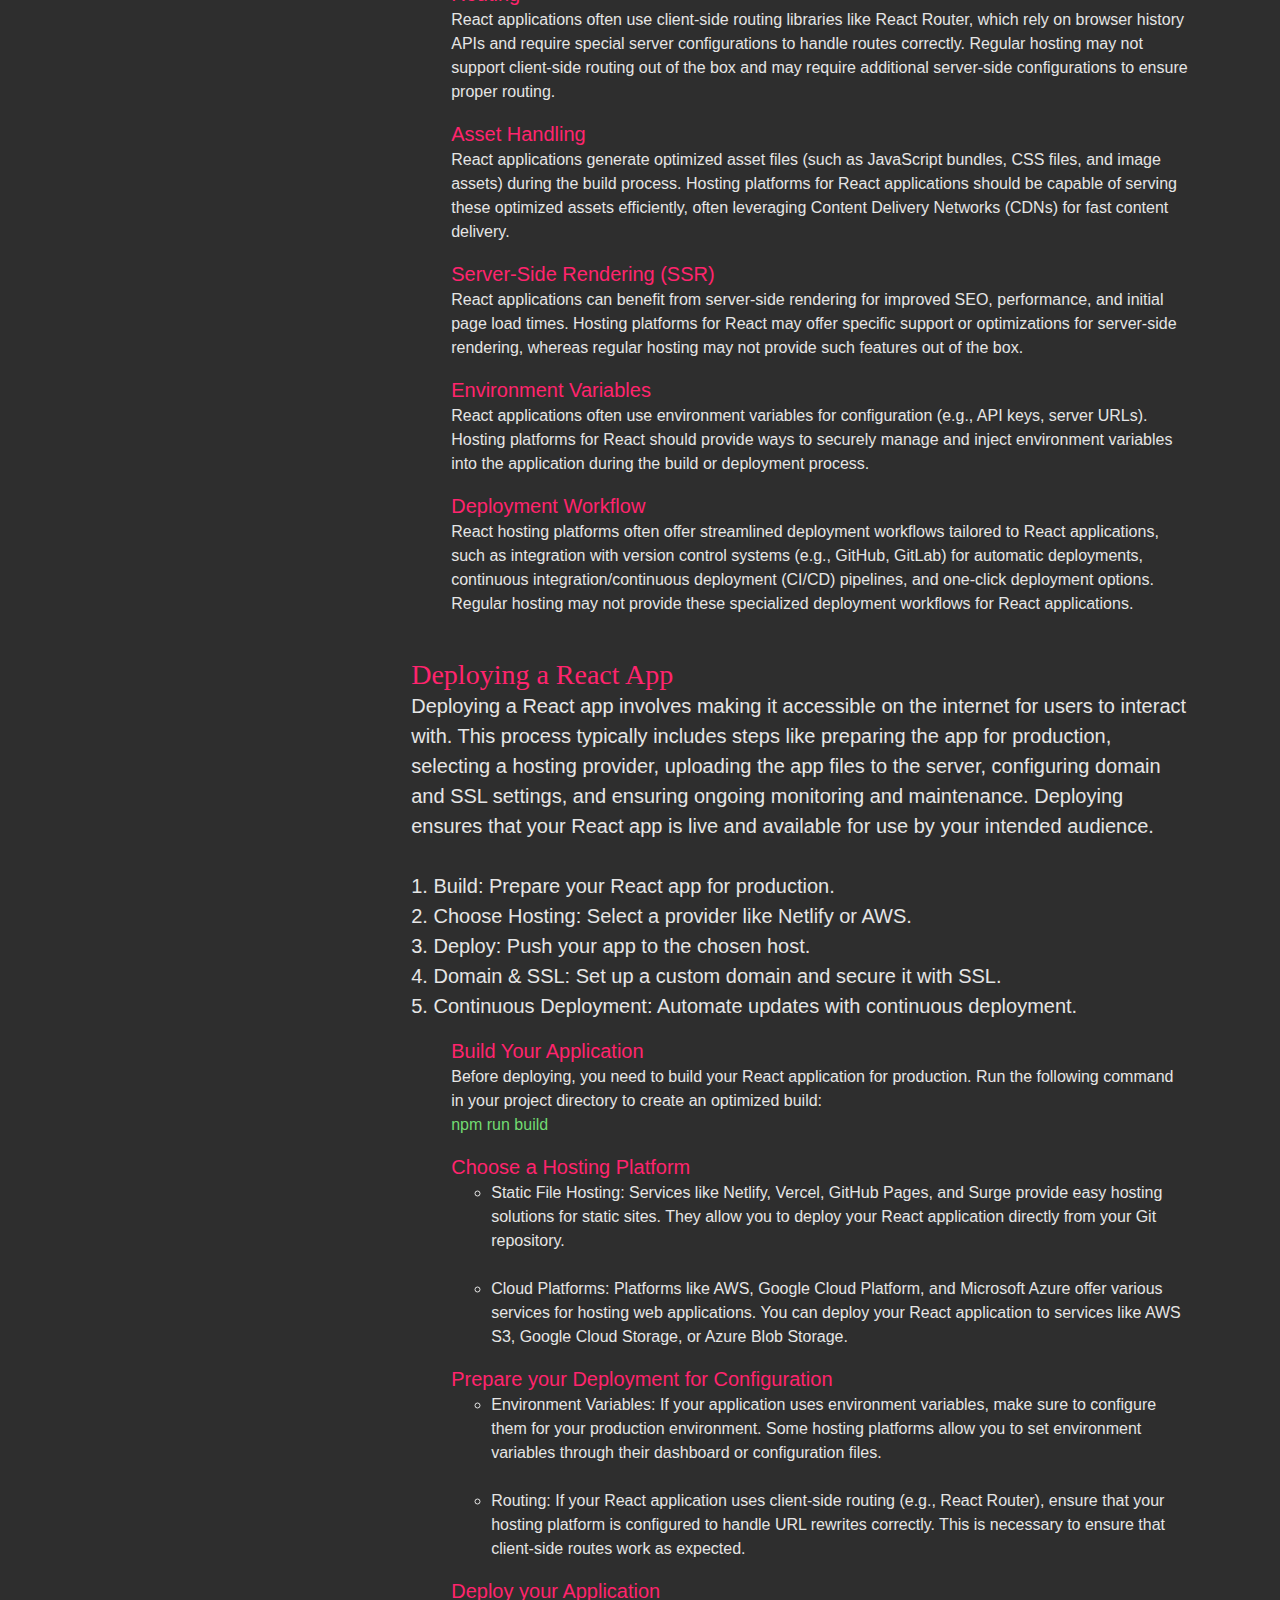
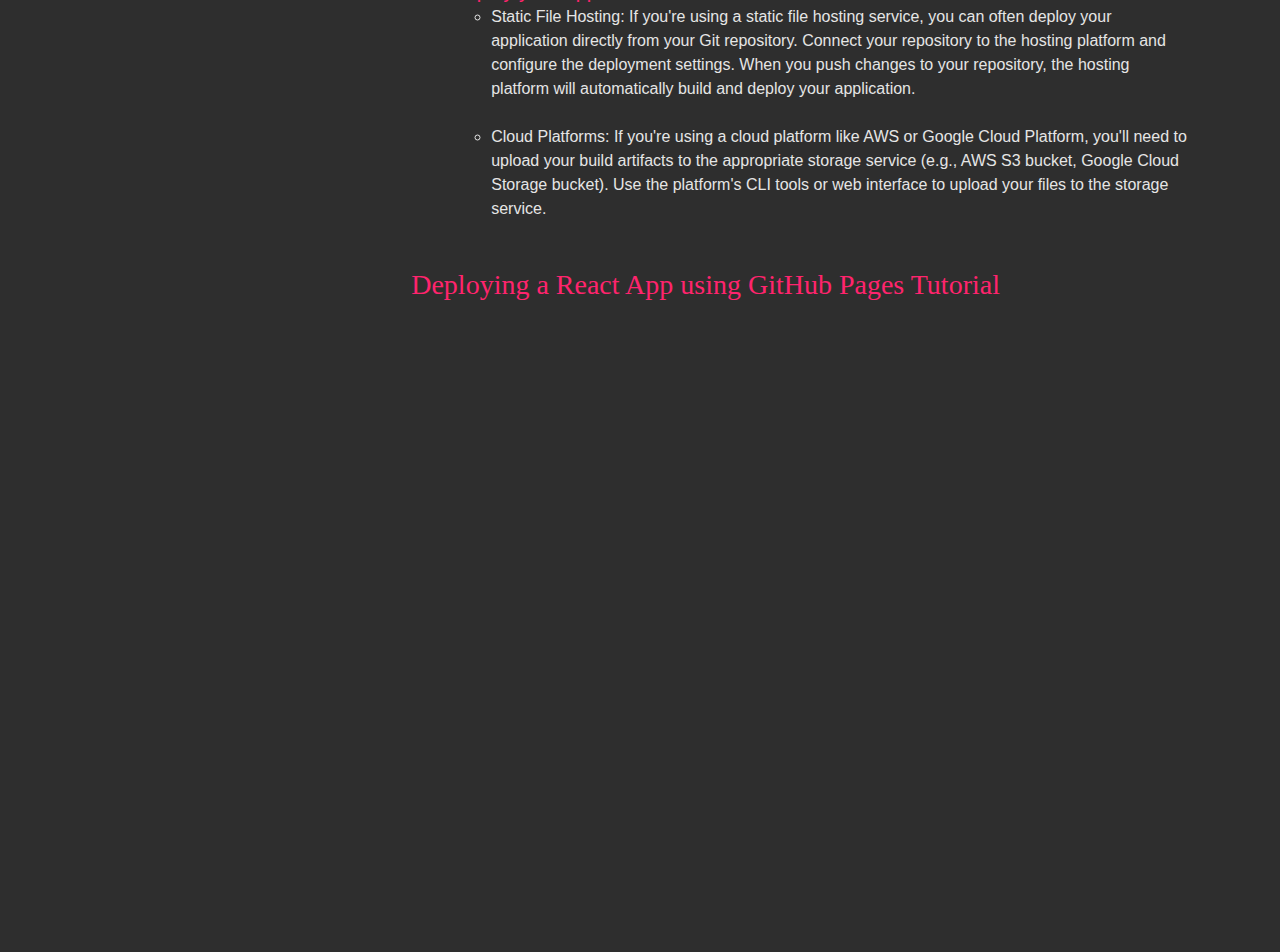
==== commit 86c18b68: "Updated React paragraph, deploying react app" ====
--- a/index.html
+++ b/index.html
@@ -113,7 +113,15 @@
                     <div class="topic_subHead">
                         <h2>What is React?</h2>
                         <p>
-                            "React hosting" is the essential process of taking a React.js application—a JavaScript library highly favored for building dynamic and interactive user interfaces—and making it accessible over the internet by deploying it onto web servers provided by hosting services. This process involves several key steps. Initially, developers craft their application using React.js, leveraging its component-based architecture to structure their user interface and manage application state efficiently. Once the application is developed, it undergoes optimization for production, which entails tasks such as minimizing file sizes, bundling JavaScript files, and removing development-specific code to enhance performance and load times. Following optimization, developers must select a hosting provider from a range of options available, such as Amazon Web Services (AWS), Microsoft Azure, Google Cloud Platform (GCP), Heroku, Netlify, Vercel, or GitHub Pages. Each hosting provider offers different features, scalability options, and pricing models, so the choice depends on the specific requirements of the project. Once a hosting provider is chosen, the deployment process begins. This typically involves uploading the optimized build files to the hosting provider's servers and configuring settings such as domain names, SSL certificates, and server configurations to ensure smooth operation of the application. After deployment, developers must monitor the application's performance, handling any issues that may arise, and scaling hosting resources as needed to accommodate increasing traffic and usage. Through React hosting, developers can bring their React.js applications to life on the web, enabling users worldwide to access and interact with their creations seamlessly.
+                            React, a JavaScript library is used to create user interfaces particularly for web applications. Developed by Facebook, React helps in efficiently updating and rendering components in response to changing data making it the best for creating interactive and dynamic UIs. <br><br>
+
+                            The component based architecture of React allows developers to build encapsulated UI elements that can be composed together to form complex interfaces is one of its key features. Additionally, React uses a virtual DOM (Document Object Model) for efficient rendering rather than directly manipulating the real DOM which can consume many resources. <br><br>
+                            
+                            React encourages declarative programming; here, developers state how the UI should look based on the application’s state rather than stating steps for updating the UI. This makes code easier to understand, maintain and debug.
+                            
+                            React also has an extensive ecosystem of supporting tools and libraries such as React Router which is used for navigation management, Redux which maintains application state and React Native that is used in building mobile apps using react syntax.
+                            
+                            Overall, with its speediness flexibility and friendliness among developers; react has become one of the most popular web app development tools in modern times.
                         </p>
                     </div>
                     <!-- <div class="topic_subHead">
@@ -373,12 +381,20 @@
                         <li>
                             <span class="list_headings">Deployment Workflow</span><br>
                             React hosting platforms often offer streamlined deployment workflows tailored to React applications, such as integration with version control systems (e.g., GitHub, GitLab) for automatic deployments, continuous integration/continuous deployment (CI/CD) pipelines, and one-click deployment options. Regular hosting may not provide these specialized deployment workflows for React applications.
+                            
                         </li>
                     </ul>
                     <div class="topic_subHead">
                         <h2>Deploying a React App</h2>
                         <p>
-                            Deploying a React application involves preparing your application for production and then hosting it on a server or a cloud platform. Here's a step-by-step guide to deploying a React application:
+                            Deploying a React app involves making it accessible on the internet for users to interact with. This process typically includes steps like preparing the app for production, selecting a hosting provider, uploading the app files to the server, configuring domain and SSL settings, and ensuring ongoing monitoring and maintenance. Deploying ensures that your React app is live and available for use by your intended audience. <br>
+                            <br>
+1. Build: Prepare your React app for production. <br>
+2. Choose Hosting: Select a provider like Netlify or AWS. <br>
+3. Deploy: Push your app to the chosen host. <br>
+4. Domain & SSL: Set up a custom domain and secure it with SSL.<br>
+5. Continuous Deployment: Automate updates with continuous deployment.<br>
+
                         </p>
                         <ul class="funky_list">
                             <li>
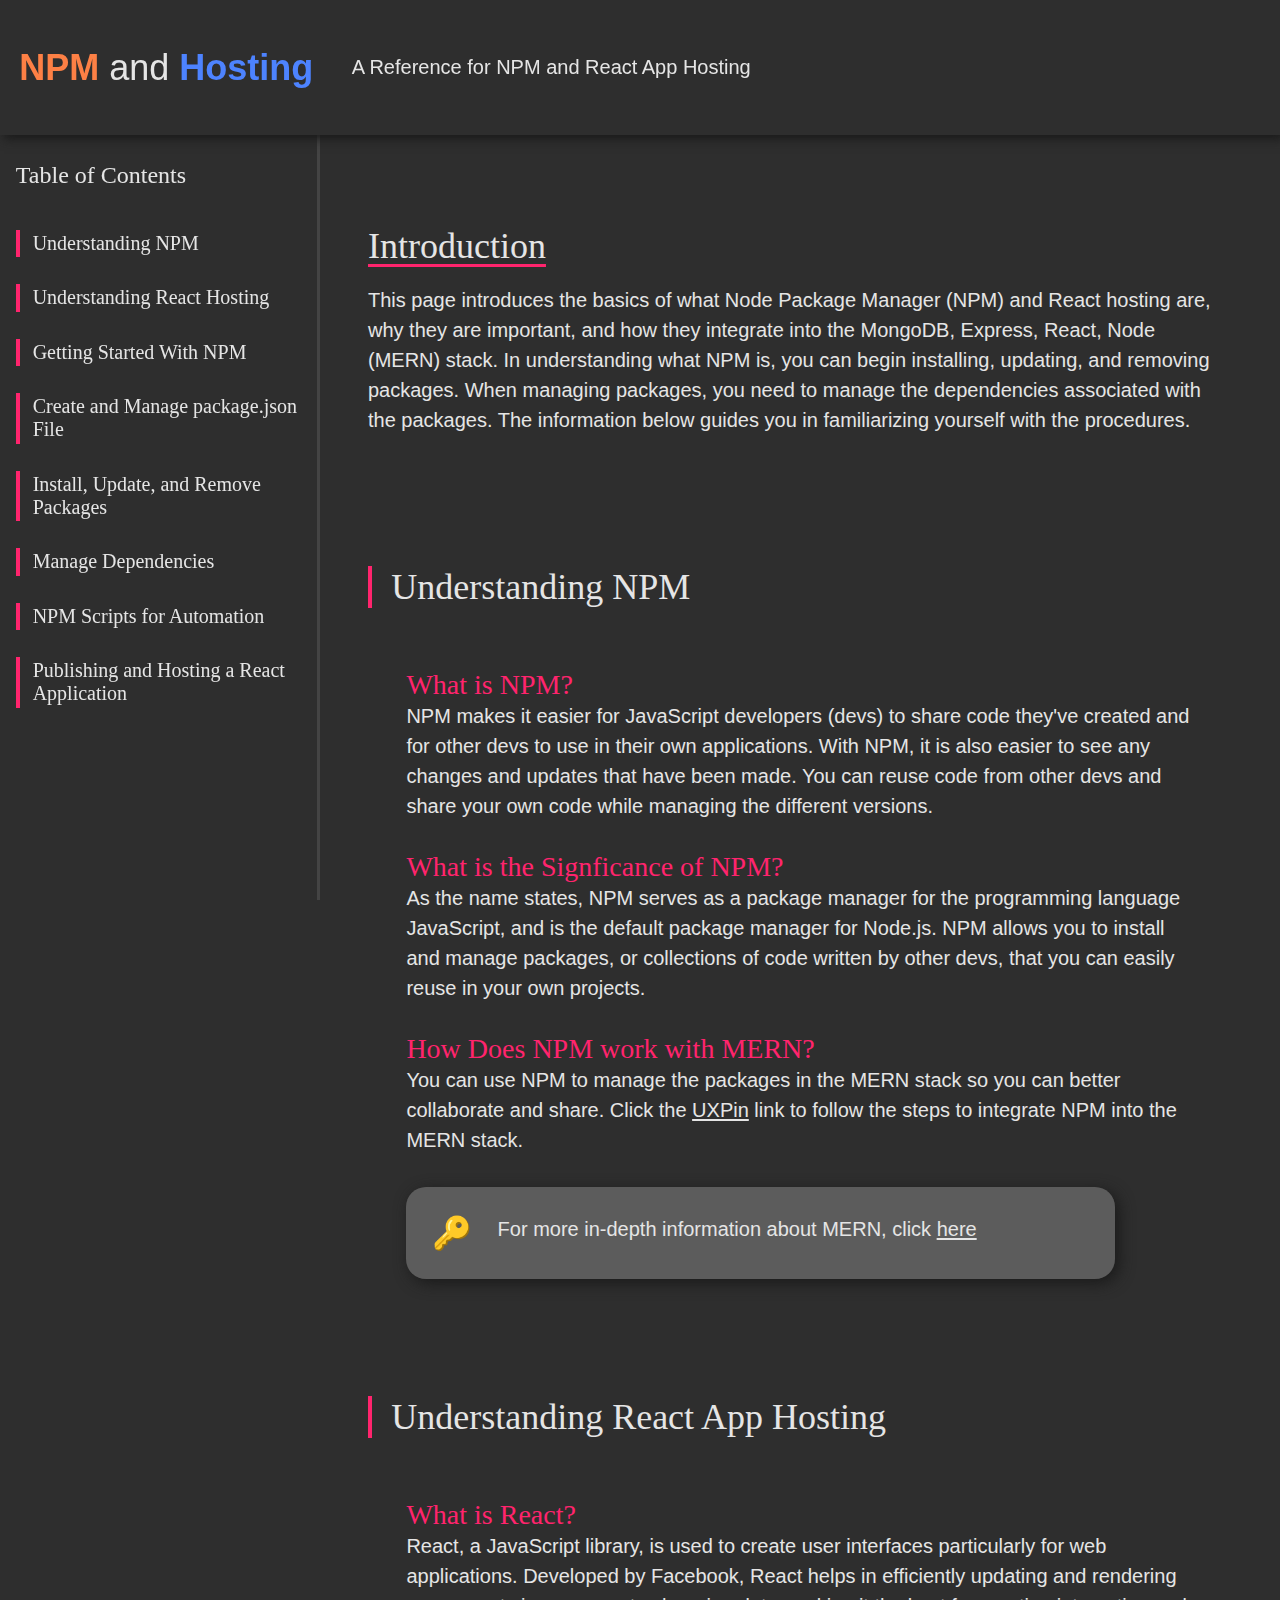
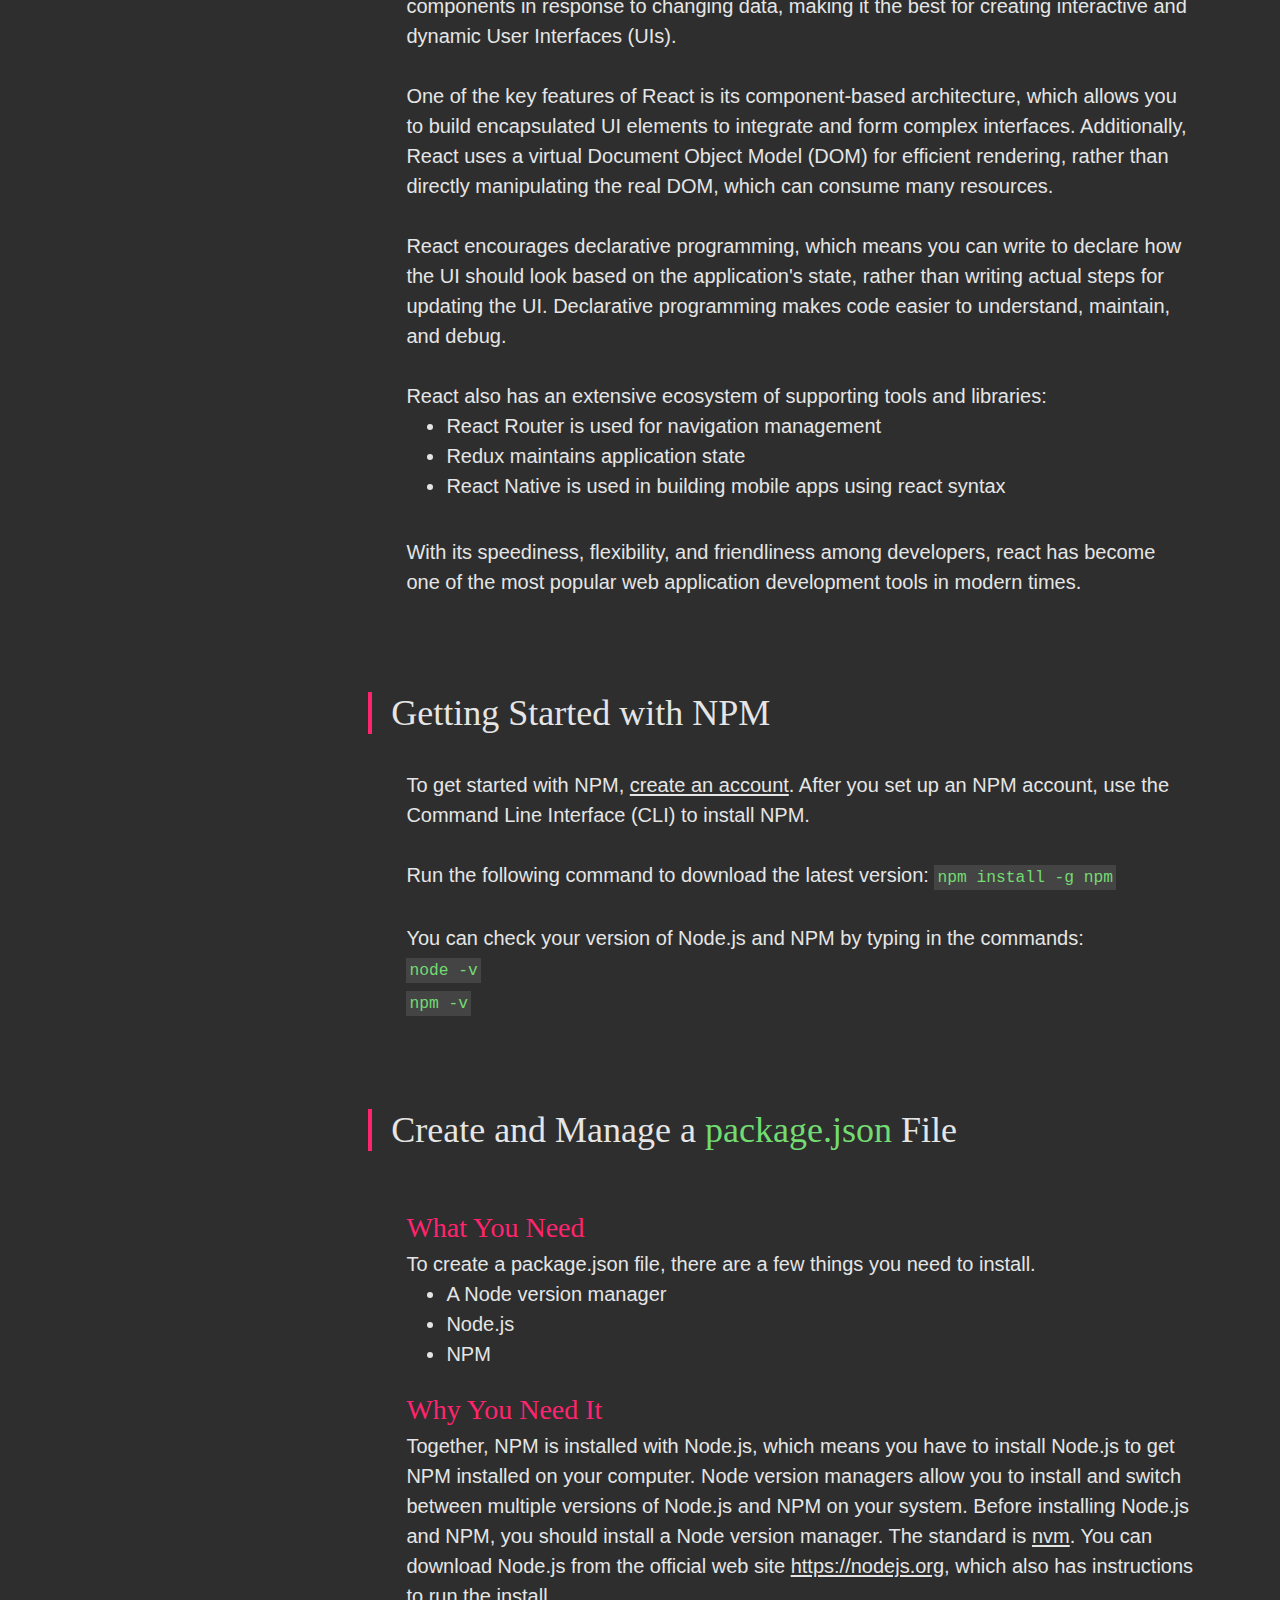
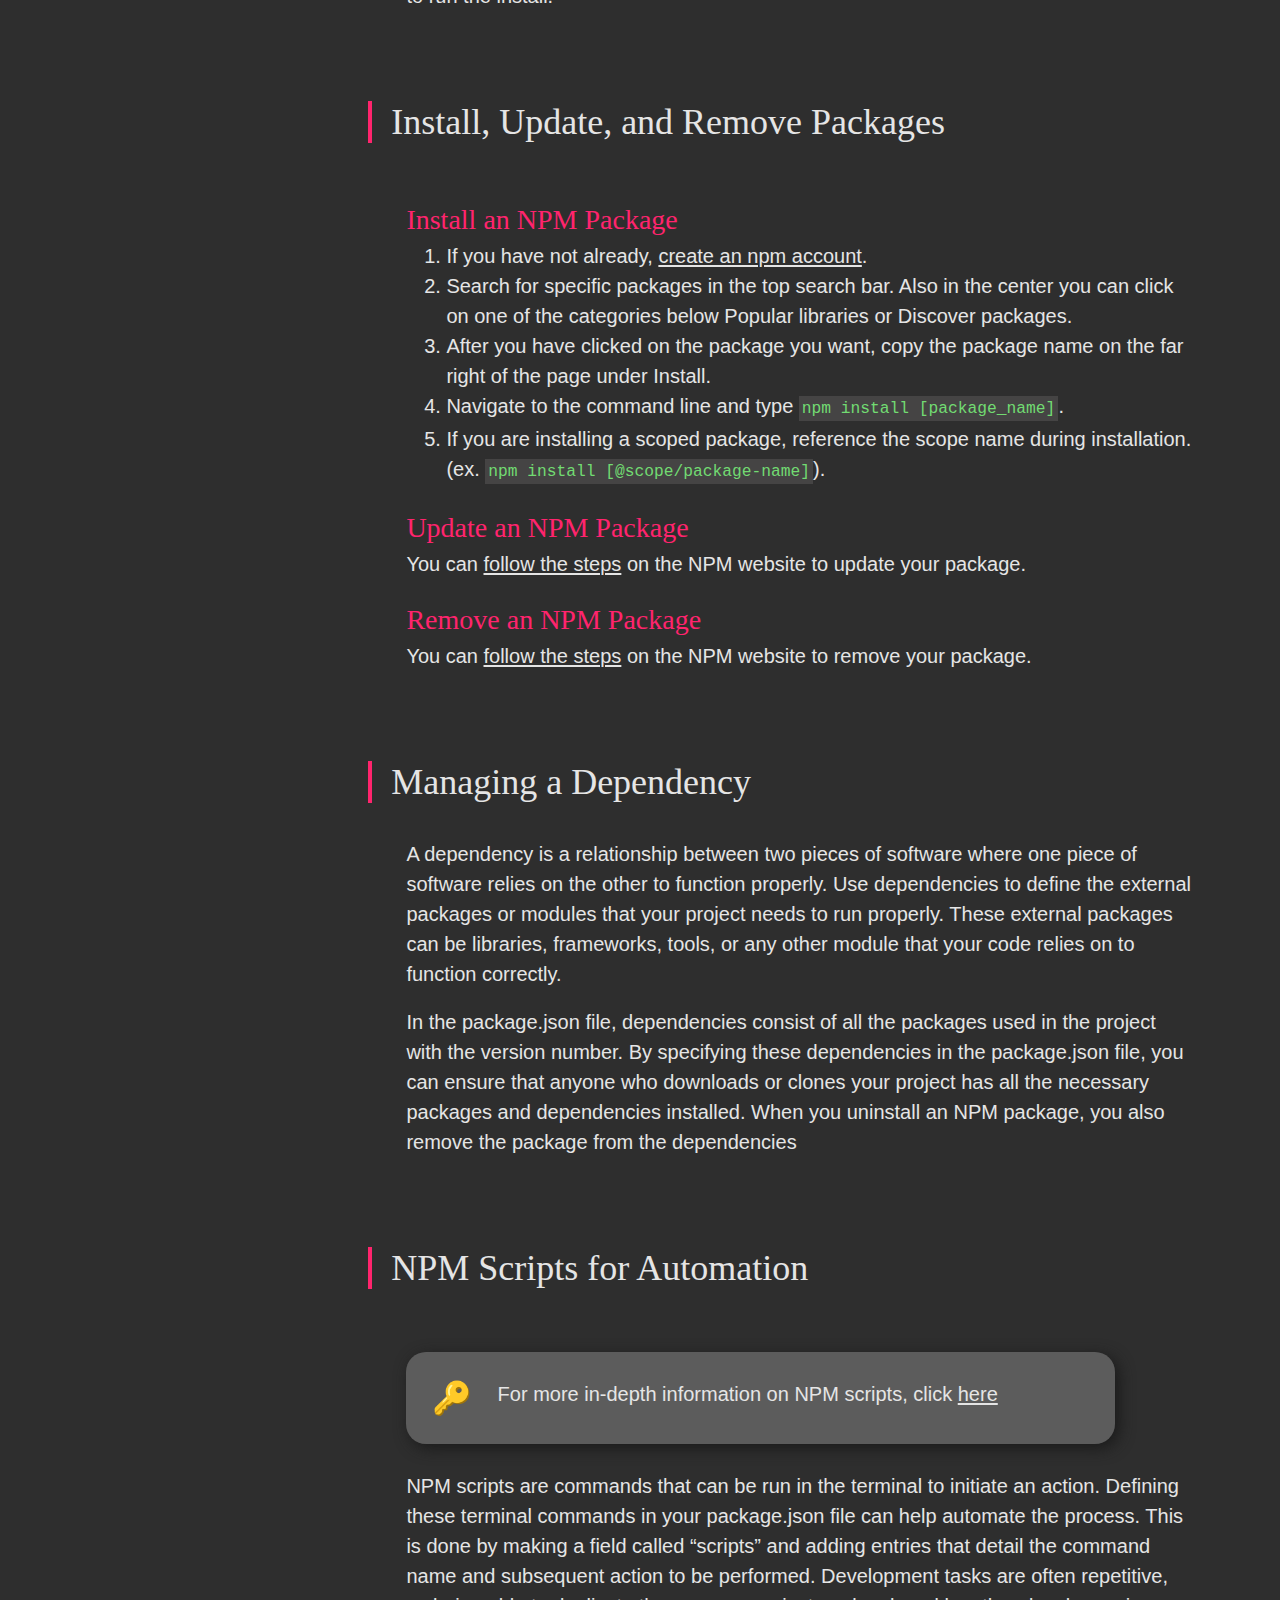
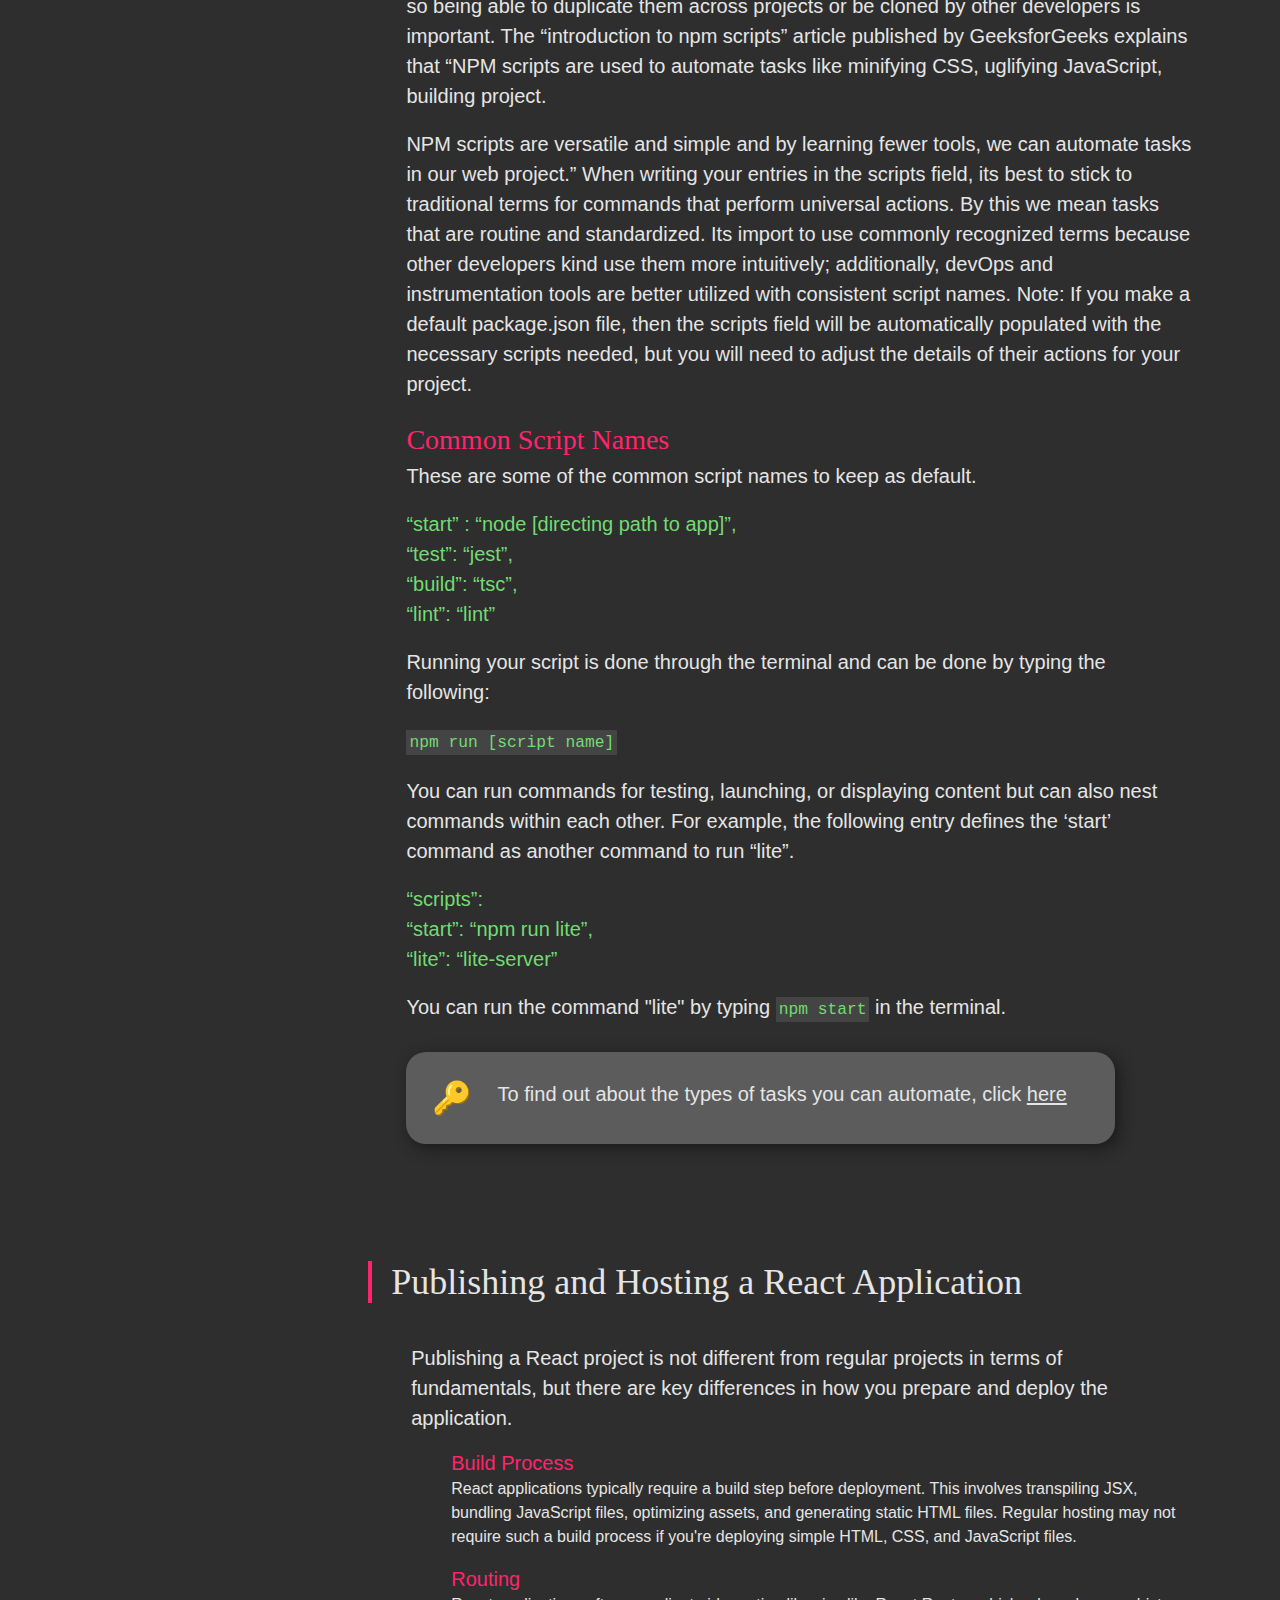
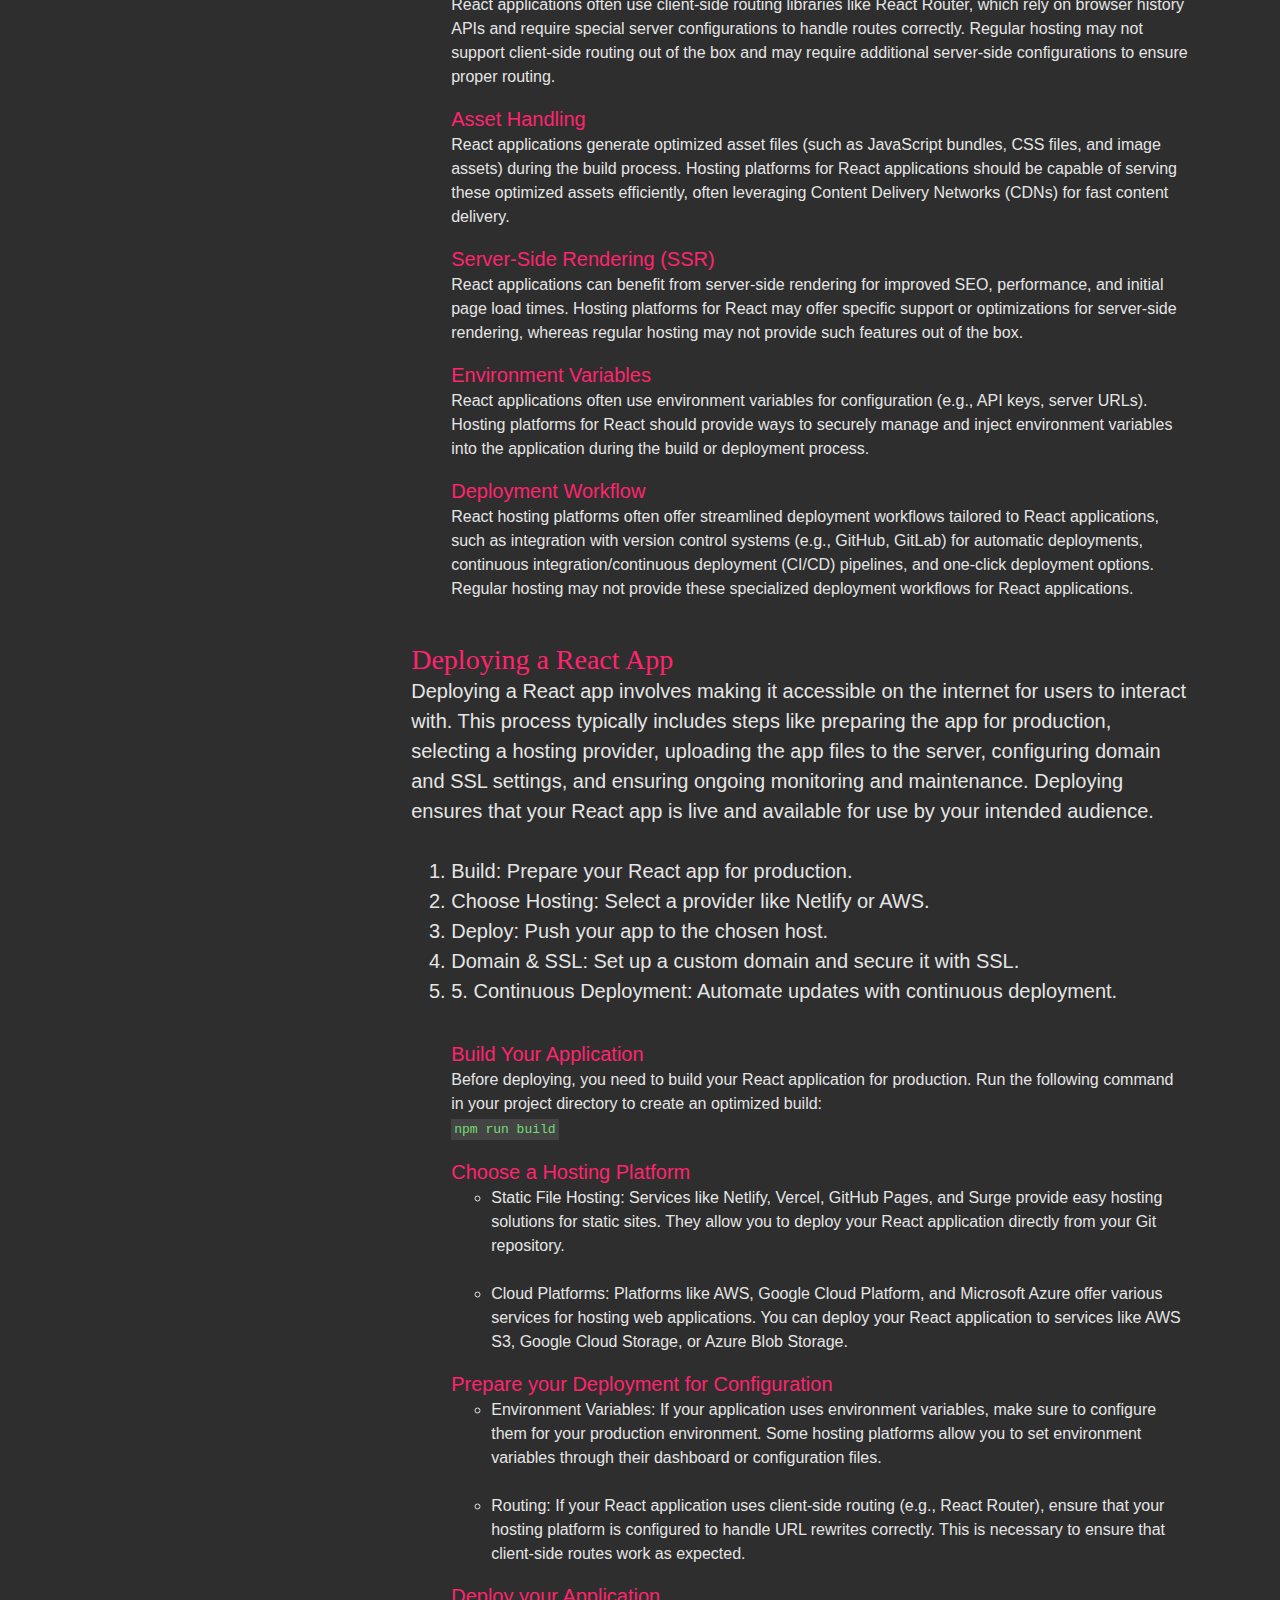
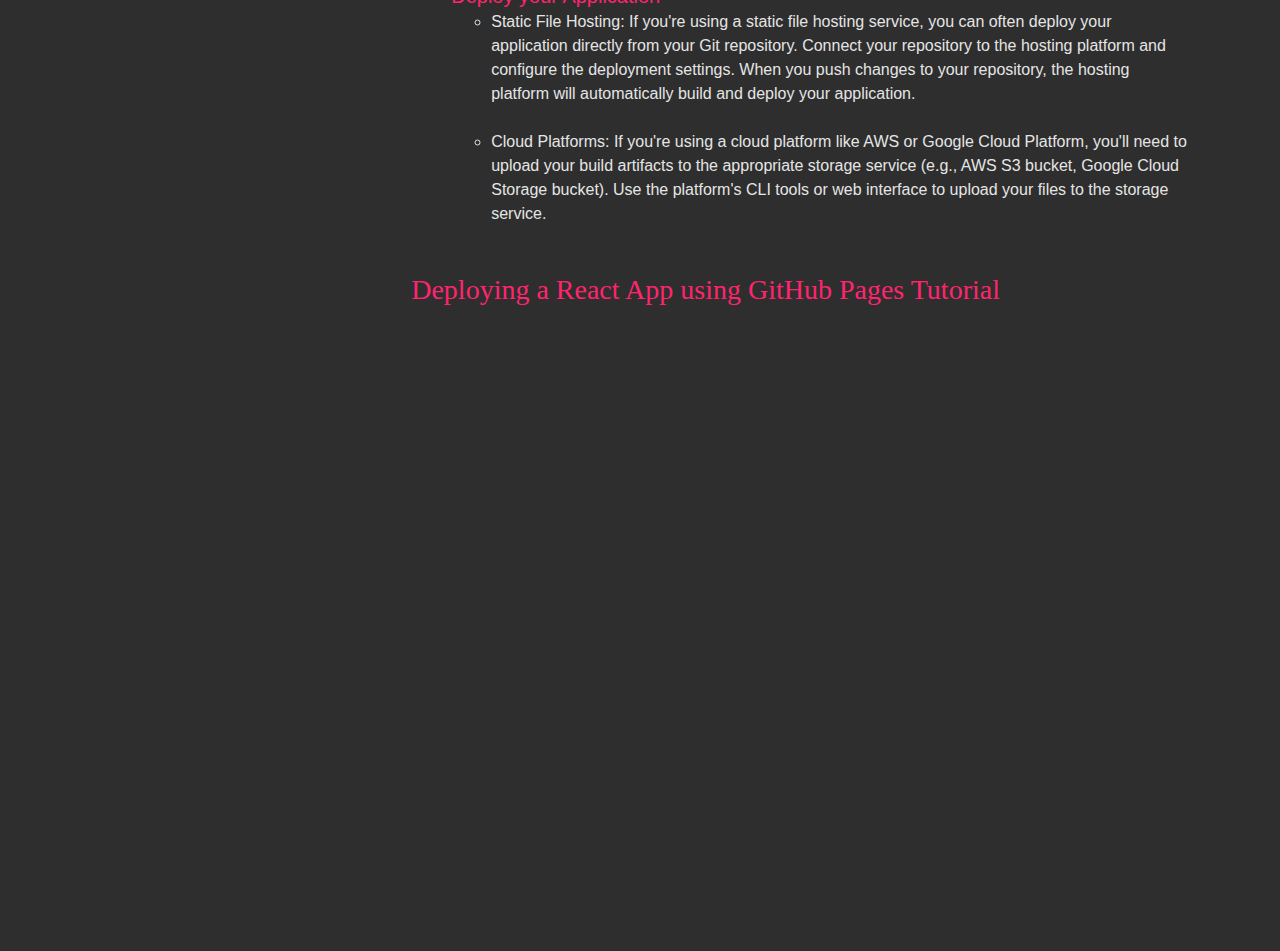
==== commit d9dc5f6d: "deleted extra css and html, TCOMed a lot of text" ====
--- a/index.html
+++ b/index.html
@@ -56,11 +56,12 @@
             <div class="wide_block">
                 <h1>Introduction</h1>
                 <br>
-                <!-- need to rewrite this -->
                 <p>
-                    Now that you have an understanding of what NPM and React hosting are, why they are important, and 
-                    how they integrate into the MERN stack, you can begin installing, updating, and removing packages. 
-                    The steps below are to guide you in familiarizing yourself with the procedures. 
+                    This page introduces the basics of what Node Package Manager (NPM) and React hosting are, why 
+                    they are important, and how they integrate into the MongoDB, Express, React, Node (MERN) stack. 
+                    In understanding what NPM is, you can begin installing, updating, and removing packages. When 
+                    managing packages, you need to manage the dependencies associated with the packages. The 
+                    information below guides you in familiarizing yourself with the procedures. 
                 </p>
             </div>
 
@@ -73,32 +74,33 @@
                     <div class="topic_subHead">
                         <h2>What is NPM?</h2>
                         <p>
-                            Makes it easier for JS devs to share code they've created to solve problems and other devs to use in their own applications. NPM makes it easy to see changes and updates.
-                            AKA reuse code from other devs and a way to share your own code and manage different versions of code.
+                            NPM makes it easier for JavaScript developers (devs) to share code they've created and 
+                            for other devs to use in their own applications. With NPM, it is also easier to see any 
+                            changes and updates that have been made. You can reuse code from other devs and share 
+                            your own code while managing the different versions.
                         </p>
                     </div>
                     <div class="topic_subHead">
                         <h2>What is the Signficance of NPM?</h2>
                         <p>
-                            NPM (Node Package Manager) is a package manager for the JavaScript programming language. It is the default package manager for the JavaScript runtime environment Node. js. NPM allows you to install and manage packages, or collections of code written by other developers, that can be easily reused in your own project.
+                            As the name states, NPM serves as a package manager for the programming language JavaScript, and 
+                            is the default package manager for Node.js. NPM allows you to install and manage packages, or 
+                            collections of code written by other devs, that you can easily reuse in your own projects.
                         </p>
                     </div>
                     <div class="topic_subHead">
                         <h2>How Does NPM work with MERN?</h2>
                         <p>
-                            It manages packages which are part of MERN such as node.js. It installs and manages these parts of MERN for other devs to collaborate. 
-                            Here is a list of steps to integrate NPM : <br>
-                            <a href = "https://www.uxpin.com/docs/merge/npm-integration/#step-1-add-a-library-using-npm-integration" target="_blank">NPM integration</a>
+                            You can use NPM to manage the packages in the MERN stack so you can better collaborate and share. 
+                            Click the <a href = "https://www.uxpin.com/docs/merge/npm-integration/#step-1-add-a-library-using-npm-integration" target="_blank">UXPin</a> 
+                            link to follow the steps to integrate NPM into the MERN stack. <br>
                         </p>
                     </div>
                     <div class="callout">
                         <span class="emoji">&#128273;</span>
                         <div>
                             <p>
-                                For more in-depth information on MERN, 
-                            </p>
-                            <p>
-                                look <a href="https://www.mongodb.com/mern-stack">here</a>
+                                For more in-depth information about MERN, click <a href="https://www.mongodb.com/mern-stack">here</a>
                             </p>
                         </div>
                     </div>
@@ -113,15 +115,30 @@
                     <div class="topic_subHead">
                         <h2>What is React?</h2>
                         <p>
-                            React, a JavaScript library is used to create user interfaces particularly for web applications. Developed by Facebook, React helps in efficiently updating and rendering components in response to changing data making it the best for creating interactive and dynamic UIs. <br><br>
-
-                            The component based architecture of React allows developers to build encapsulated UI elements that can be composed together to form complex interfaces is one of its key features. Additionally, React uses a virtual DOM (Document Object Model) for efficient rendering rather than directly manipulating the real DOM which can consume many resources. <br><br>
+                            <!-- Updated the paragraph -->
+                            React, a JavaScript library, is used to create user interfaces particularly for web applications. 
+                            Developed by Facebook, React helps in efficiently updating and rendering components in response to 
+                            changing data, making it the best for creating interactive and dynamic User Interfaces (UIs). <br><br>
+
+                            One of the key features of React is its component-based architecture, which allows you to build 
+                            encapsulated UI elements to integrate and form complex interfaces. Additionally, React uses a virtual 
+                            Document Object Model (DOM) for efficient rendering, rather than directly manipulating the real DOM, 
+                            which can consume many resources. <br><br>
                             
-                            React encourages declarative programming; here, developers state how the UI should look based on the application’s state rather than stating steps for updating the UI. This makes code easier to understand, maintain and debug.
+                            React encourages declarative programming, which means you can write to declare how the UI should look 
+                            based on the application's state, rather than writing actual steps for updating the UI. Declarative 
+                            programming makes code easier to understand, maintain, and debug.<br><br>
                             
-                            React also has an extensive ecosystem of supporting tools and libraries such as React Router which is used for navigation management, Redux which maintains application state and React Native that is used in building mobile apps using react syntax.
-                            
-                            Overall, with its speediness flexibility and friendliness among developers; react has become one of the most popular web app development tools in modern times.
+                            React also has an extensive ecosystem of supporting tools and libraries: 
+                            <ul id="bulletlist">
+                                <li>React Router is used for navigation management</li> 
+                                <li>Redux maintains application state</li>
+                                <li>React Native is used in building mobile apps using react syntax</li>
+                            </ul> 
+                            </p><br><br>
+                        <p>
+                            With its speediness, flexibility, and friendliness among developers, react has become one of the 
+                            most popular web application development tools in modern times.
                         </p>
                     </div>
                     <!-- <div class="topic_subHead">
@@ -140,15 +157,11 @@
                         To get started with NPM, <a href ="https://www.npmjs.com/signup" target="_blank">create an account</a>. 
                         After you set up an NPM account, use the Command Line Interface (CLI) to install NPM.
                         <br><br>
-                        Run the following command to download the latest version: <code>npm install -g npm</code>
+                        Run the following command to download the latest version: <code><span class="green_type">npm install -g npm</span></code>
                         <br><br> 
-                        You can check your version of Node.js and NPM by typing in the commands:
-                        <ul id="bulletlist">
-                            <code>
-                            <li>node -v</li> 
-                            <li>npm -v</li>
-                            </code>
-                        </ul>
+                        You can check your version of Node.js and NPM by typing in the commands:<br>
+                            <code><span class="green_type">node -v</span></code><br> 
+                            <code><span class="green_type">npm -v</span></code>
                     </p>
                 </div>
             </section>
@@ -159,11 +172,6 @@
                     <h1>Create and Manage a <span class="green_type">package.json</span> File</h1>
                 </div>
                 <div class="topic_body">
-
-                    <p>
-                        This section provides information about what you need and why before you can begin installing
-                        NPM. 
-                    </p>
                     <div class="topic_subHead">
                         <h2>What You Need</h2>
                     </div>
@@ -196,12 +204,6 @@
                     <h1>Install, Update, and Remove Packages</h1>
                 </div>
                 <div class="topic_body">
-
-                    <!-- can probably make this a callout -->
-                    <p>
-                        The purpose here is to provide guidance about NPM packages. 
-                    </p>
-
                     <div class="topic_subHead">
                         <h2>Install an NPM Package</h2>
                     </div>
@@ -210,8 +212,8 @@
                         <li>Search for specific packages in the top search bar. Also in the center you can click 
                             on one of the categories below Popular libraries or Discover packages.</li>
                         <li>After you have clicked on the package you want, copy the package name on the far right of the page under Install.</li>
-                        <li>Navigate to the command line and type <code>npm install [package_name]. </code></li>
-                        <li>If you are installing a scoped package, reference the scope name during installation. (ex. npm install [@scope/package-name]).</li>
+                        <li>Navigate to the command line and type <code><span class="green_type">npm install [package_name]</span></code>.</li>
+                        <li>If you are installing a scoped package, reference the scope name during installation. (ex. <code><span class="green_type">npm install [@scope/package-name]</span></code>).</li>
                     </ol>
 
                     <div class="topic_subHead">
@@ -266,9 +268,7 @@
                         <div>
                             <p>
                                 For more in-depth information on NPM scripts, 
-                            </p>
-                            <p>
-                                look <a href="https://docs.github.com/en/pull-requests/collaborating-with-pull-requests/proposing-changes-to-your-work-with-pull-requests/about-branches" target="_blank">here</a>
+                                click <a href="https://docs.github.com/en/pull-requests/collaborating-with-pull-requests/proposing-changes-to-your-work-with-pull-requests/about-branches" target="_blank">here</a>
                             </p>
                         </div>
                     </div>
@@ -289,7 +289,7 @@
                     </p>
                     
                     <div class="topic_subHead">
-                        <h2>Common Scripts Names</h2>
+                        <h2>Common Script Names</h2>
                     </div>
                     <p>
                         These are some of the common script names to keep as default.
@@ -303,11 +303,11 @@
                     </p>
                     <br>
                     <p>
-                        Running your scripts is done through the terminal, and can be done by entering
-                    </p>
-                    <br>
-                    <p>
-                        <span class="green_type">npm run [script name]</span> 
+                        Running your script is done through the terminal and can be done by typing the following:
+                    </p>
+                    <br>
+                    <p>
+                        <code><span class="green_type">npm run [script name]</span></code>
                     </p>
                     <br>
                     <p>
@@ -322,7 +322,7 @@
                     </p>
                     <br>
                     <p>
-                        So you could run the command “lite” by entering “npm start” in the terminal.
+                        You can run the command "lite" by typing <code><span class="green_type">npm start</span></code> in the terminal.
 
                     </p>
 
@@ -330,10 +330,8 @@
                         <span class="emoji">&#128273;</span>
                         <div>
                             <p>
-                                To look at what types of tasks can be automated,
-                            </p>
-                            <p>
-                                look <a href="https://www.geeksforgeeks.org/introduction-to-npm-scripts/" target="_blank">here</a>
+                                To find out about the types of tasks you can automate,
+                                click <a href="https://www.geeksforgeeks.org/introduction-to-npm-scripts/" target="_blank">here</a>
                             </p>
                         </div>
                     </div>
@@ -350,7 +348,7 @@
                 <div class="topic_container">
                     <p>
                         Publishing a React project is not different from regular projects in terms of fundamentals, but there are key differences in
-                        how you prepare and doploy the application.
+                        how you prepare and deploy the application.
                     </p>
                     <ul class="funky_list">
                         <li>
@@ -387,20 +385,24 @@
                     <div class="topic_subHead">
                         <h2>Deploying a React App</h2>
                         <p>
-                            Deploying a React app involves making it accessible on the internet for users to interact with. This process typically includes steps like preparing the app for production, selecting a hosting provider, uploading the app files to the server, configuring domain and SSL settings, and ensuring ongoing monitoring and maintenance. Deploying ensures that your React app is live and available for use by your intended audience. <br>
+                            Deploying a React app involves making it accessible on the internet for users to interact with. This process 
+                            typically includes steps like preparing the app for production, selecting a hosting provider, uploading the 
+                            app files to the server, configuring domain and SSL settings, and ensuring ongoing monitoring and maintenance. 
+                            Deploying ensures that your React app is live and available for use by your intended audience. <br>
                             <br>
-1. Build: Prepare your React app for production. <br>
-2. Choose Hosting: Select a provider like Netlify or AWS. <br>
-3. Deploy: Push your app to the chosen host. <br>
-4. Domain & SSL: Set up a custom domain and secure it with SSL.<br>
-5. Continuous Deployment: Automate updates with continuous deployment.<br>
-
+                            <ol>
+                                <li>Build: Prepare your React app for production.</li>
+                                <li>Choose Hosting: Select a provider like Netlify or AWS.</li>
+                                <li>Deploy: Push your app to the chosen host.</li>
+                                <li>Domain & SSL: Set up a custom domain and secure it with SSL.</li>
+                                <li>5. Continuous Deployment: Automate updates with continuous deployment.</li>
+                            </ol><br>
                         </p>
                         <ul class="funky_list">
                             <li>
                                 <span class="list_headings">Build Your Application</span><br>
                                 Before deploying, you need to build your React application for production. Run the following command in your project directory to create an optimized build: <br>
-                                <span class="green_type">npm run build</span>
+                                <code><span class="green_type">npm run build</span></code>
                             </li>
                             <br>
                             <li>
--- a/styles.css
+++ b/styles.css
@@ -380,4 +380,8 @@
 .gh_color{
     color: rgb(166, 109, 251);
     font-weight: 600;
+}
+code{
+    background-color: rgb(69, 68, 68);
+    padding: 3px;
 }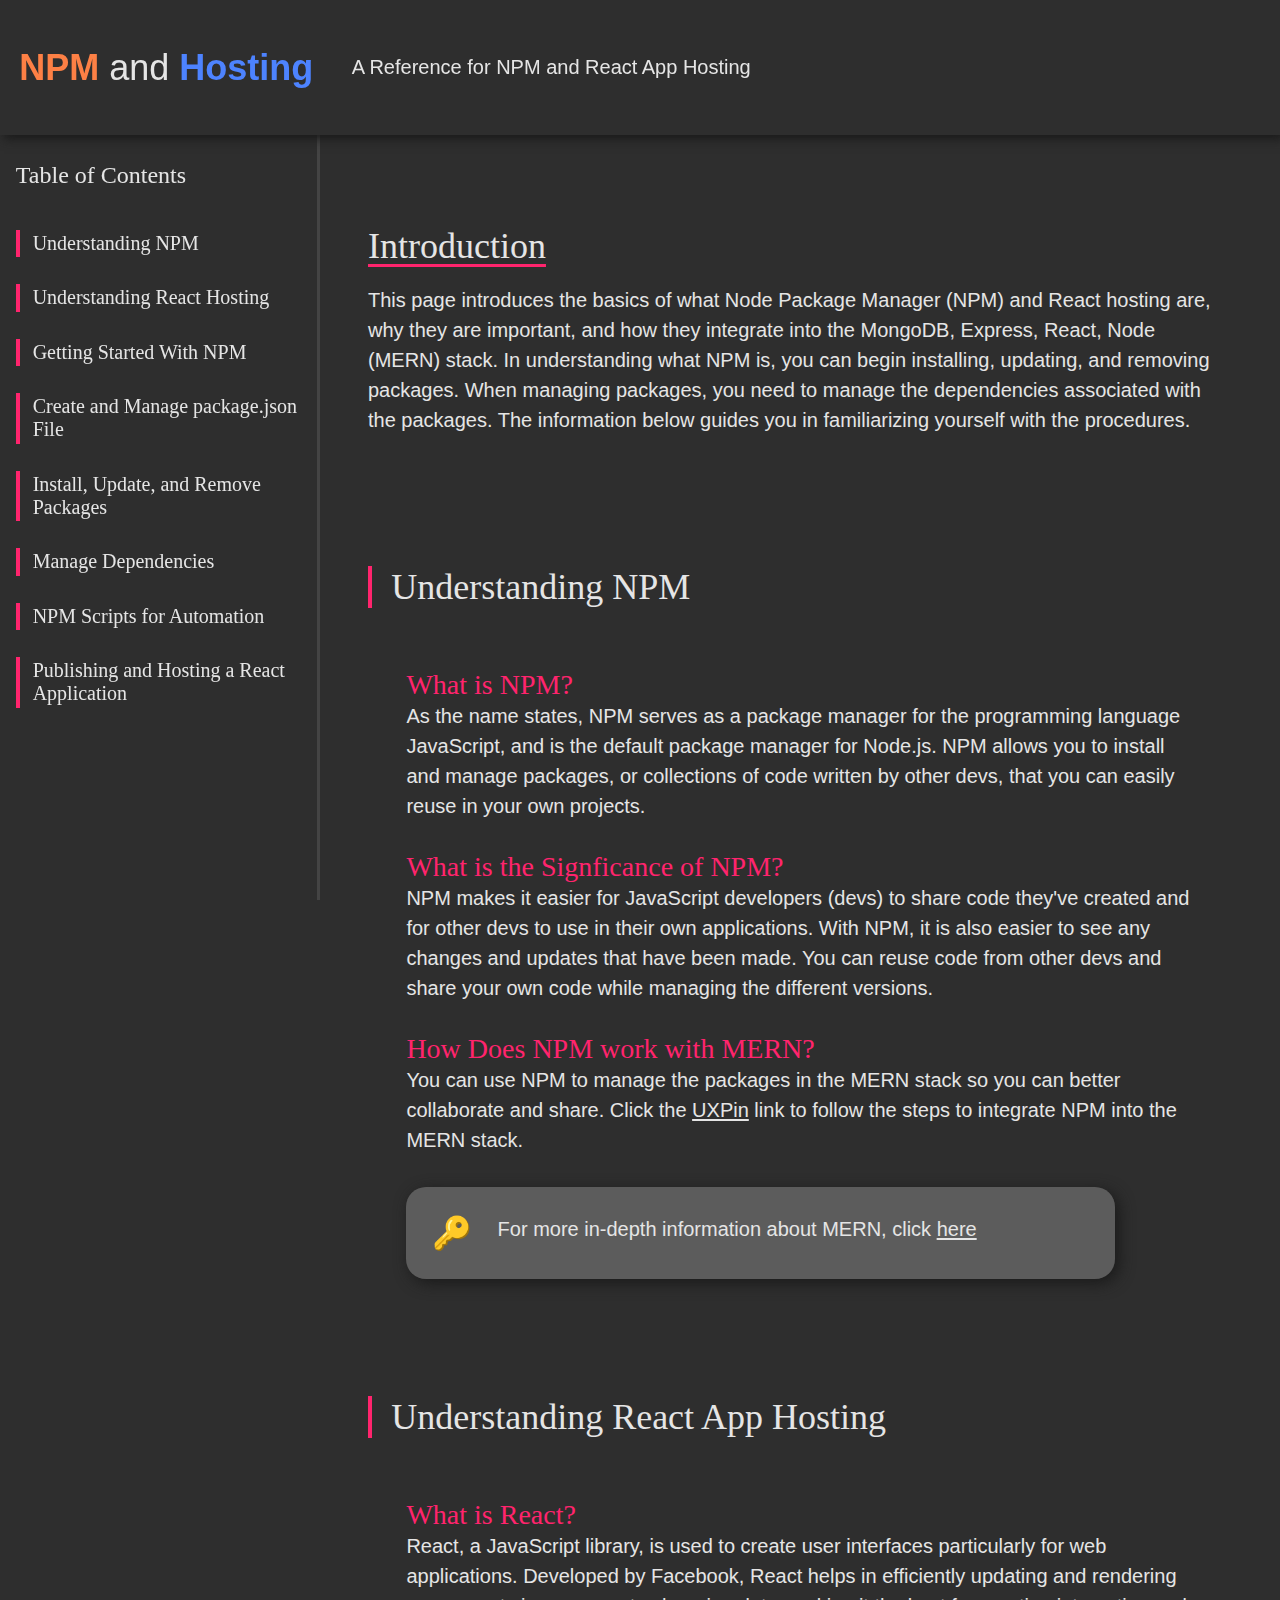
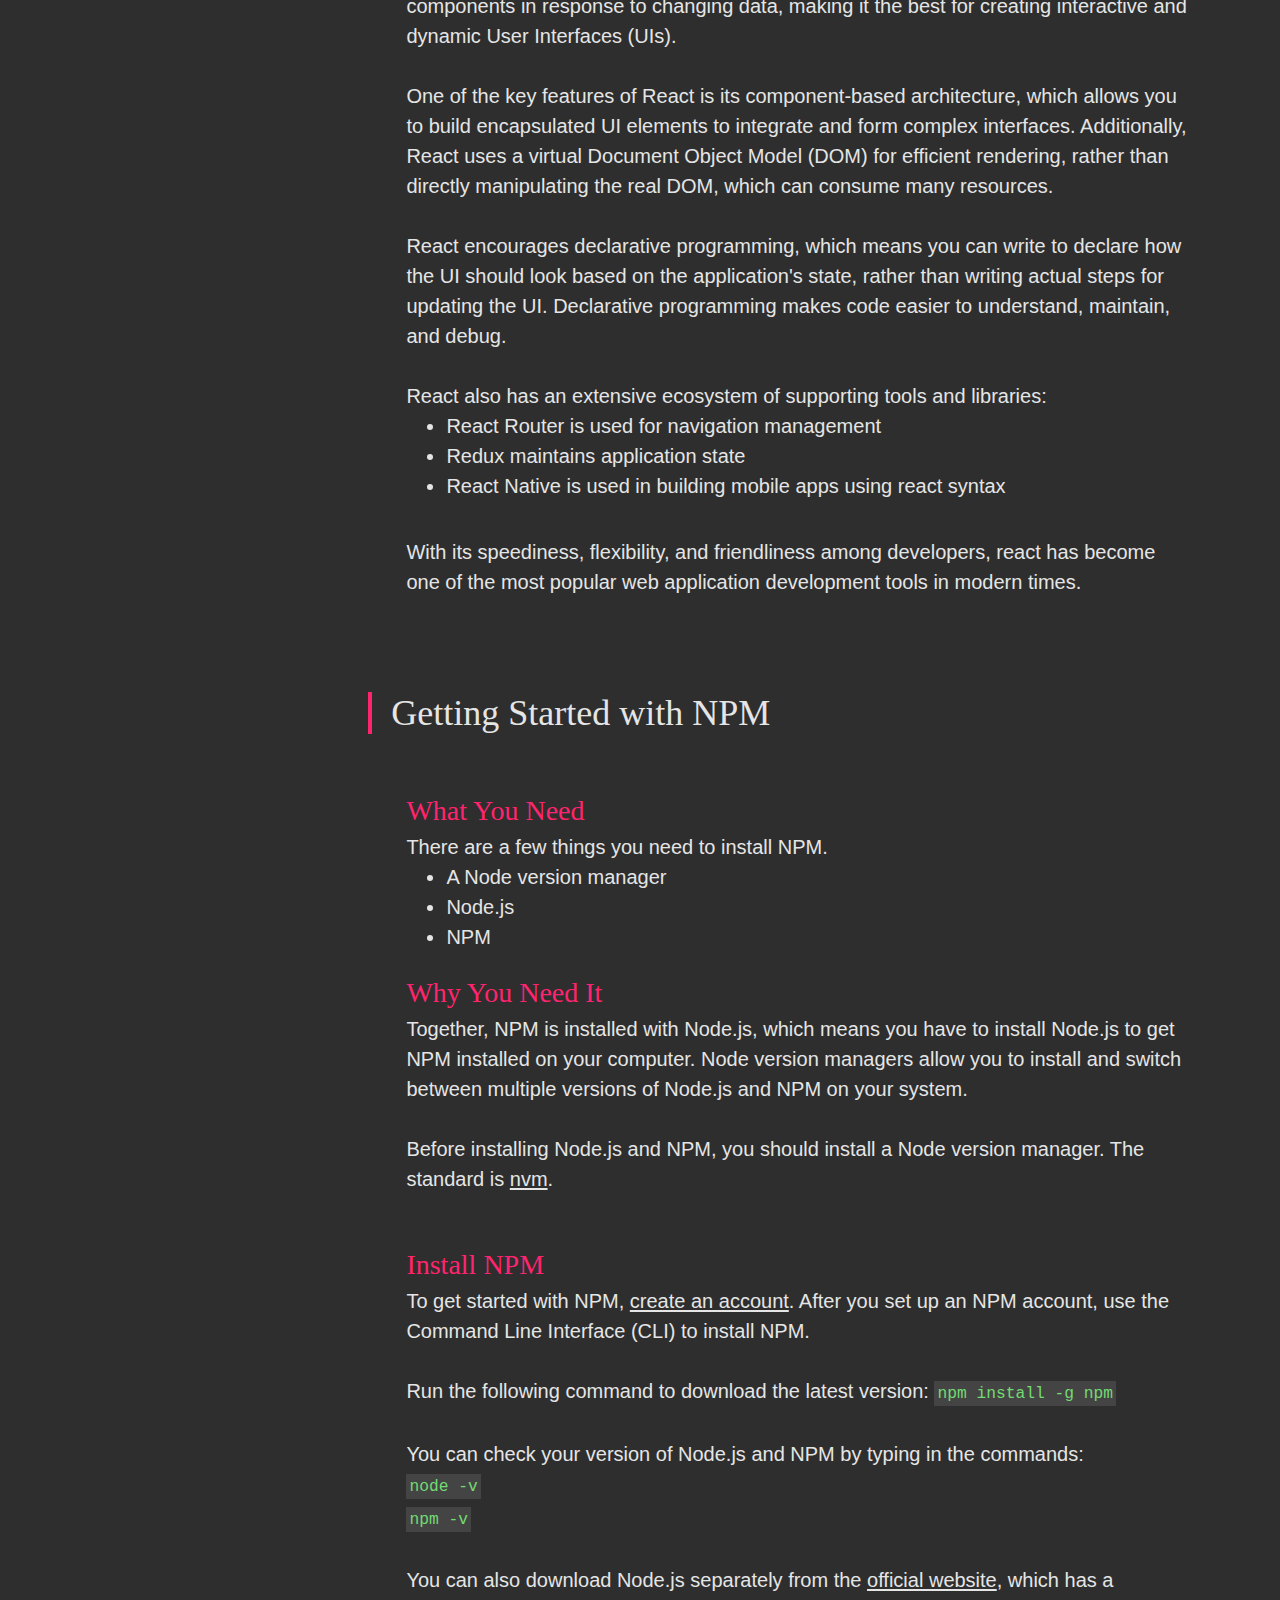
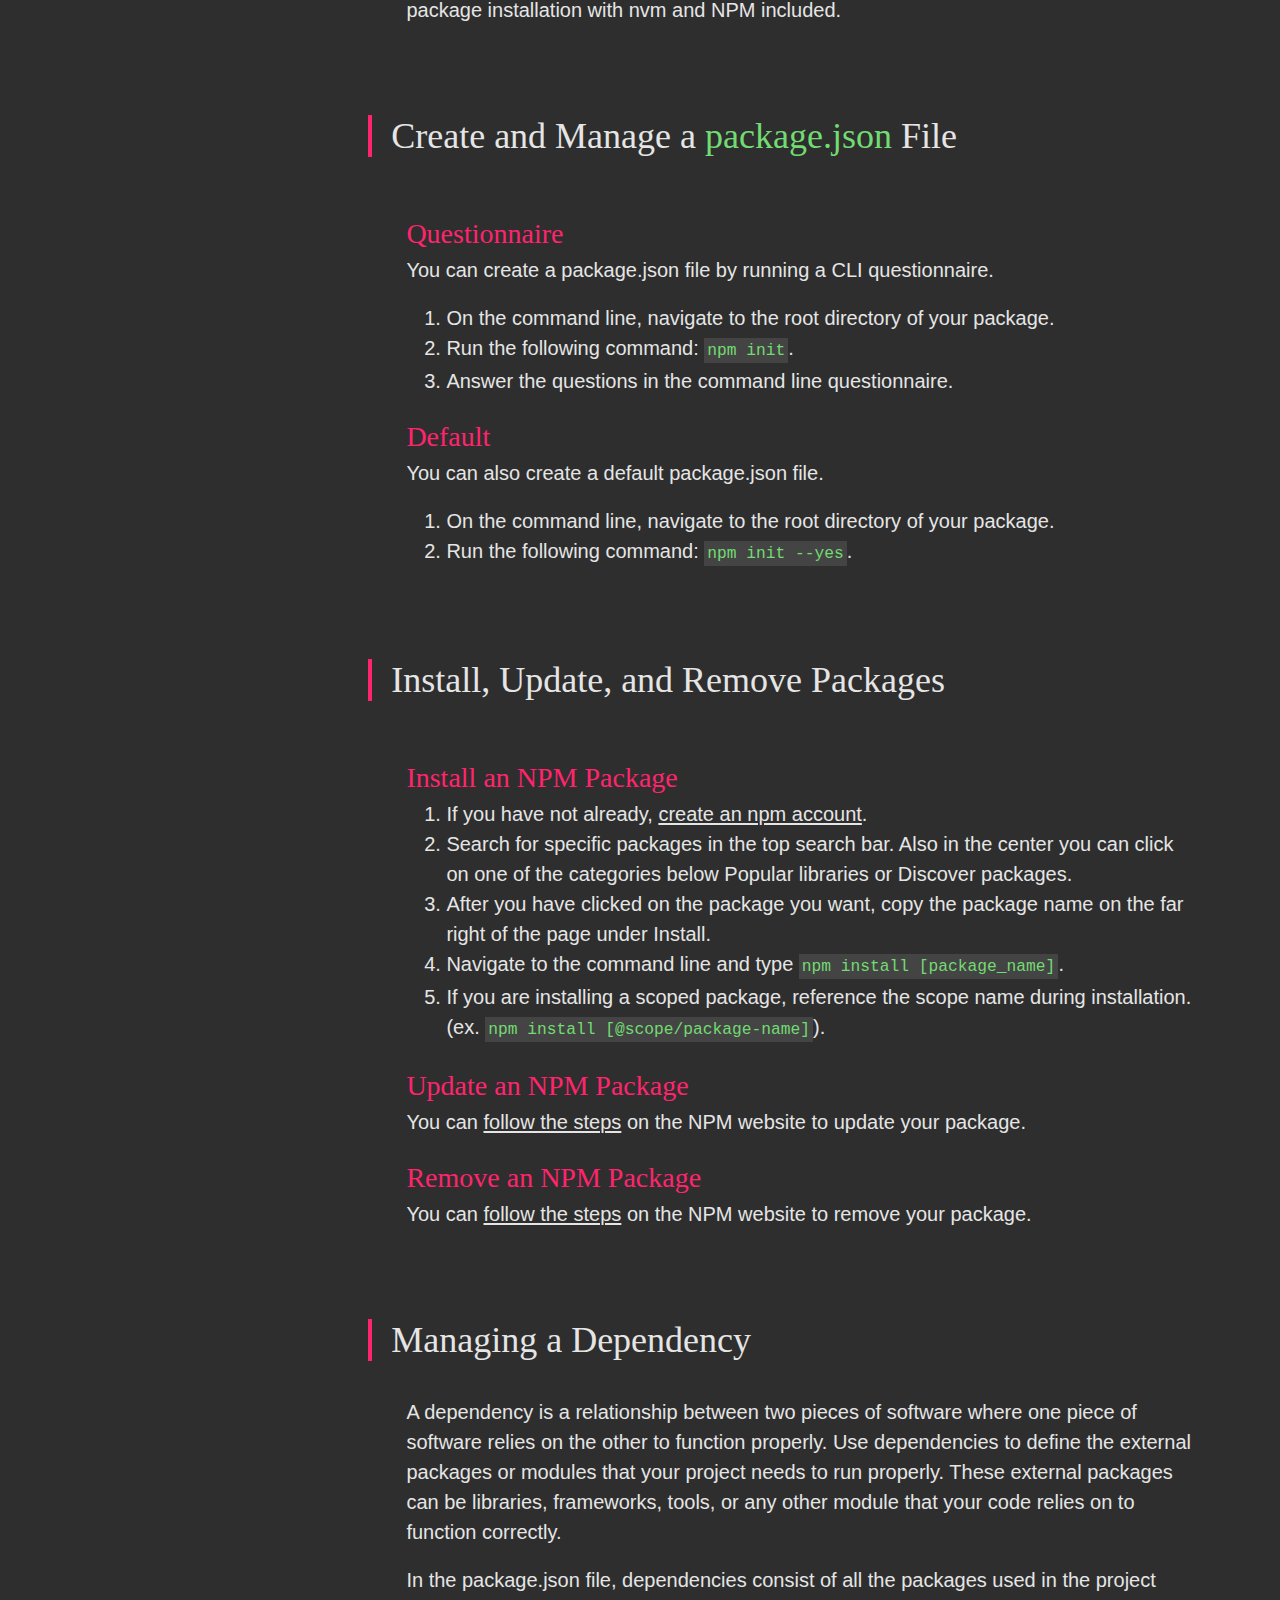
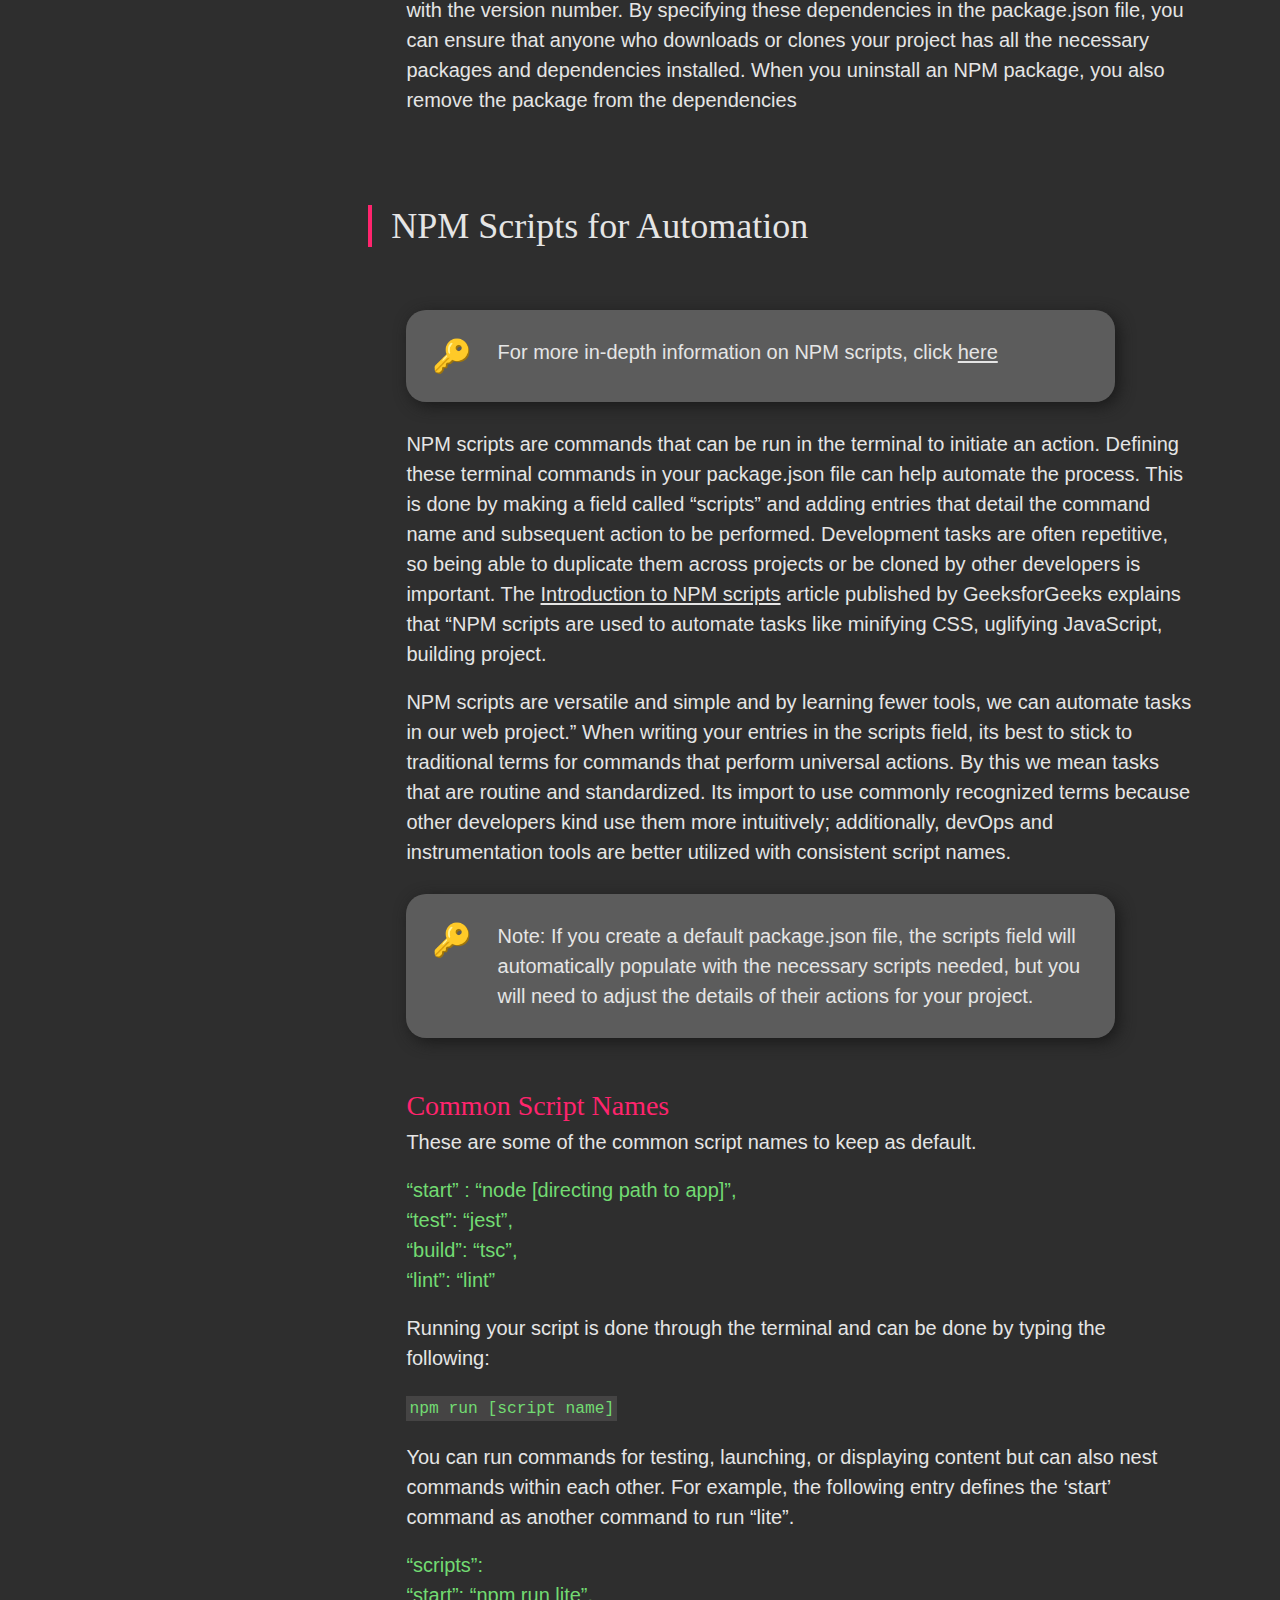
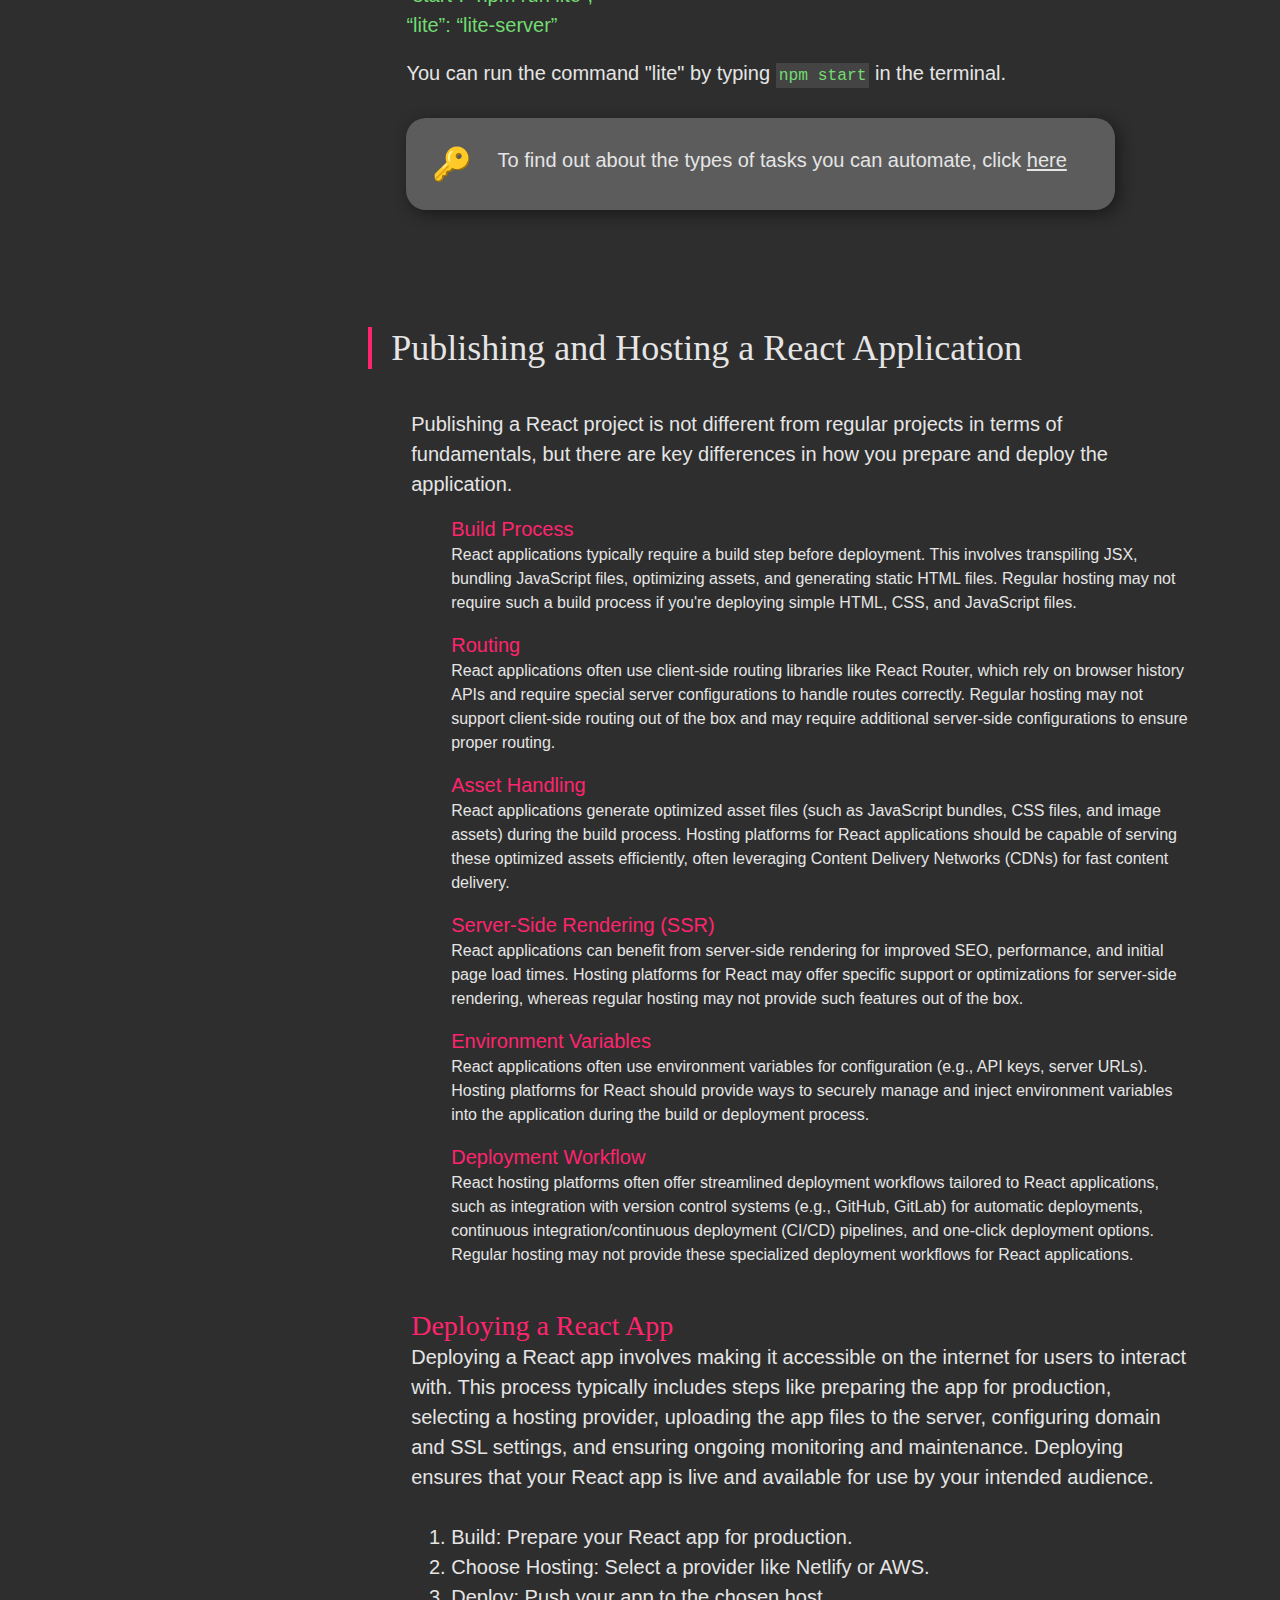
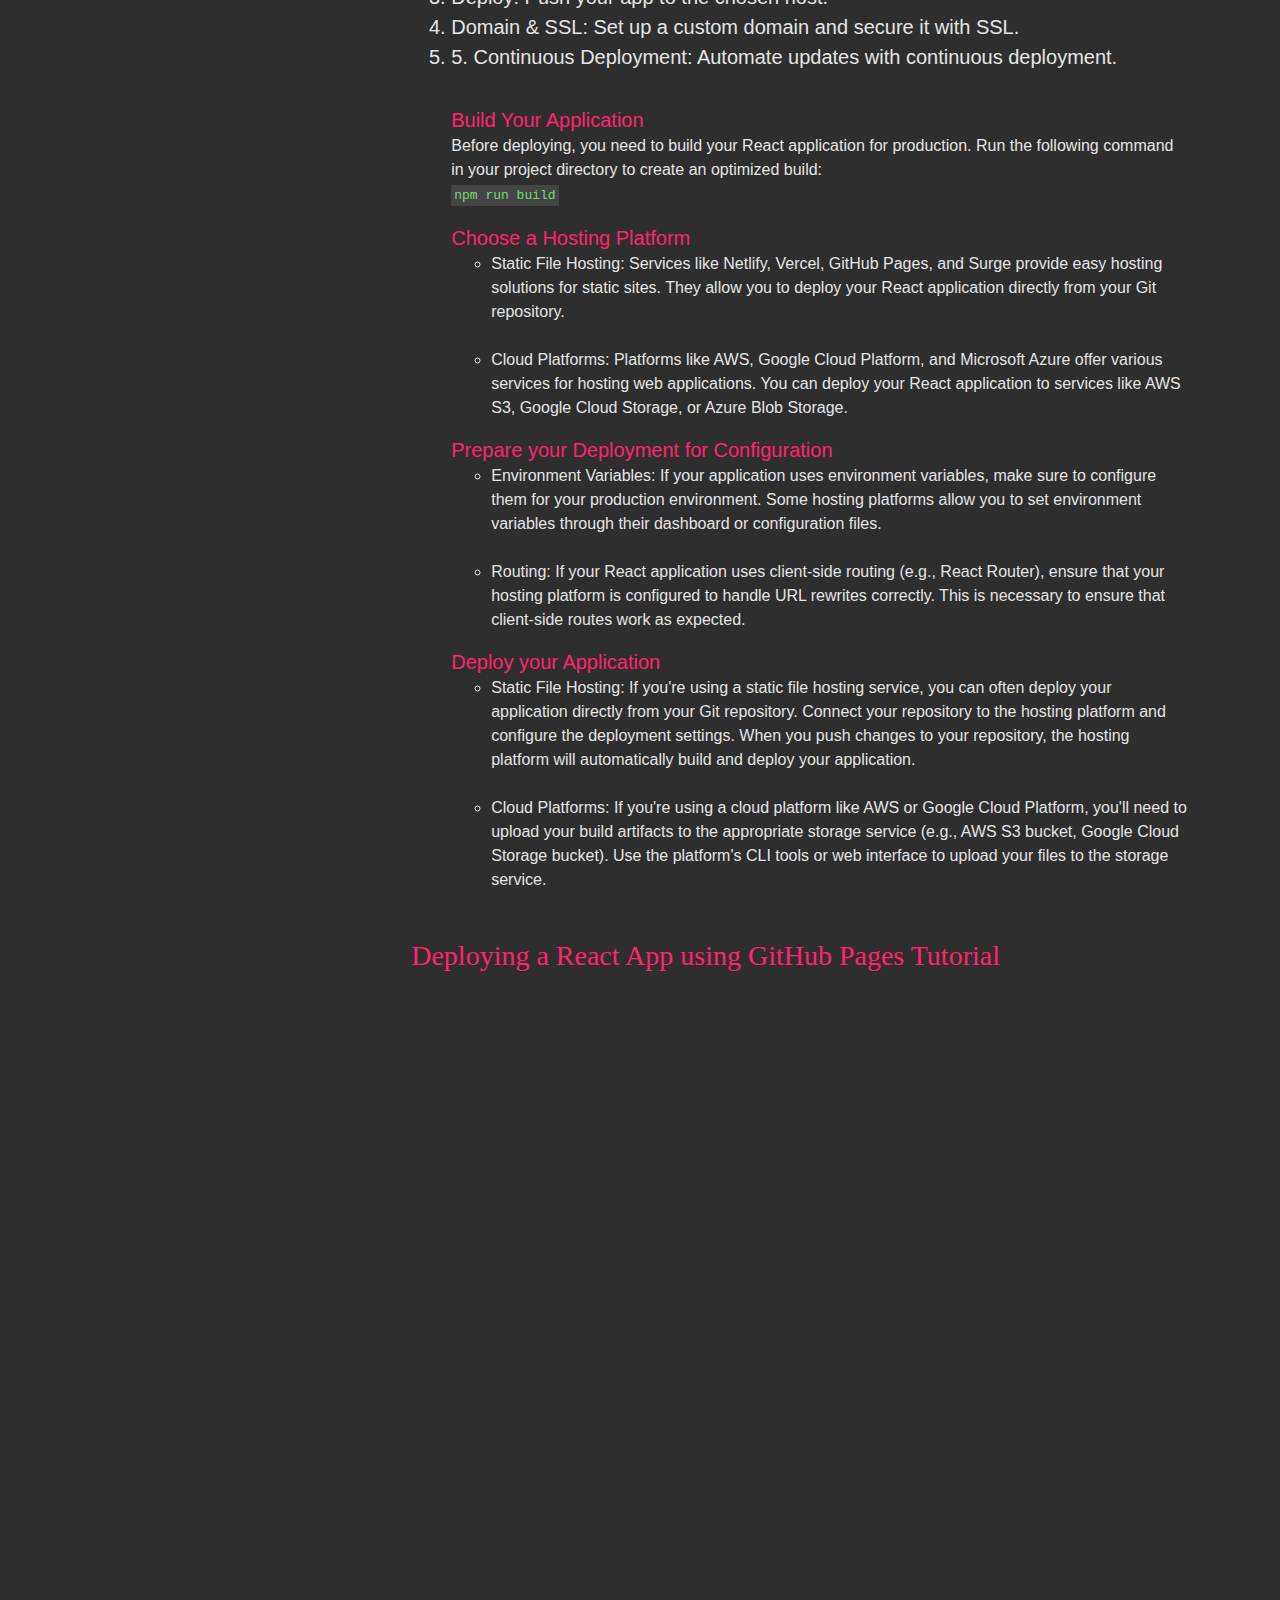
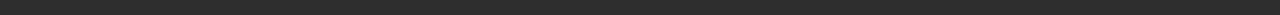
==== commit ea19e1a1: "made more changes to the text" ====
--- a/index.html
+++ b/index.html
@@ -74,18 +74,18 @@
                     <div class="topic_subHead">
                         <h2>What is NPM?</h2>
                         <p>
+                            As the name states, NPM serves as a package manager for the programming language JavaScript, and 
+                            is the default package manager for Node.js. NPM allows you to install and manage packages, or 
+                            collections of code written by other devs, that you can easily reuse in your own projects.
+                        </p>
+                    </div>
+                    <div class="topic_subHead">
+                        <h2>What is the Signficance of NPM?</h2>
+                        <p>
                             NPM makes it easier for JavaScript developers (devs) to share code they've created and 
                             for other devs to use in their own applications. With NPM, it is also easier to see any 
                             changes and updates that have been made. You can reuse code from other devs and share 
                             your own code while managing the different versions.
-                        </p>
-                    </div>
-                    <div class="topic_subHead">
-                        <h2>What is the Signficance of NPM?</h2>
-                        <p>
-                            As the name states, NPM serves as a package manager for the programming language JavaScript, and 
-                            is the default package manager for Node.js. NPM allows you to install and manage packages, or 
-                            collections of code written by other devs, that you can easily reuse in your own projects.
                         </p>
                     </div>
                     <div class="topic_subHead">
@@ -153,6 +153,32 @@
                     <h1>Getting Started with NPM</h1>
                 </div>
                 <div class="topic_body">
+                    <div class="topic_subHead">
+                        <h2>What You Need</h2>
+                    </div>
+                    <p>
+                        There are a few things you need to install NPM.
+                    </p>
+                    <ul id="bulletlist">
+                        <li>A Node version manager</li> 
+                        <li>Node.js</li>
+                        <li>NPM</li>
+                    </ul>
+
+                    <div class="topic_subHead">
+                        <h2>Why You Need It</h2>
+                    </div>
+                    <p>
+                        Together, NPM is installed with Node.js, which means you have to install Node.js to get NPM 
+                        installed on your computer. Node version managers allow you to install and switch between 
+                        multiple versions of Node.js and NPM on your system. <br><br>
+                        
+                        Before installing Node.js and NPM, you should install a Node version manager. The standard is 
+                        <a href ="https://github.com/creationix/nvm" target="_blank">nvm</a>. <br><br>
+                    </p>
+                    <div class="topic_subHead">
+                        <h2>Install NPM</h2>
+                    </div>
                     <p>
                         To get started with NPM, <a href ="https://www.npmjs.com/signup" target="_blank">create an account</a>. 
                         After you set up an NPM account, use the Command Line Interface (CLI) to install NPM.
@@ -162,6 +188,9 @@
                         You can check your version of Node.js and NPM by typing in the commands:<br>
                             <code><span class="green_type">node -v</span></code><br> 
                             <code><span class="green_type">npm -v</span></code>
+                        <br><br>
+                        You can also download Node.js separately from the <a href ="https://nodejs.org" target="_blank">official website</a>, 
+                        which has a package installation with nvm and NPM included.
                     </p>
                 </div>
             </section>
@@ -173,27 +202,29 @@
                 </div>
                 <div class="topic_body">
                     <div class="topic_subHead">
-                        <h2>What You Need</h2>
-                    </div>
-                    <p>
-                        To create a package.json file, there are a few things you need to install.
-                    </p>
-                    <ul id="bulletlist">
-                        <li>A Node version manager</li> 
-                        <li>Node.js</li>
-                        <li>NPM</li>
-                    </ul>
-
-                    <div class="topic_subHead">
-                        <h2>Why You Need It</h2>
-                    </div>
-                    <p>
-                        Together, NPM is installed with Node.js, which means you have to install Node.js to get NPM 
-                        installed on your computer. Node version managers allow you to install and switch between 
-                        multiple versions of Node.js and NPM on your system. Before installing Node.js and NPM, 
-                        you should install a Node version manager. The standard is <a href ="https://github.com/creationix/nvm" target="_blank">nvm</a>.
-                        You can download Node.js from the official web site <a href ="https://nodejs.org" target="_blank">https://nodejs.org</a>, 
-                        which also has instructions to run the install.
+                        <h2>Questionnaire</h2>
+                    </div>
+                    <p>
+                        You can create a package.json file by running a CLI questionnaire. 
+                    </p><br>
+                        <ol>
+                            <li>On the command line, navigate to the root directory of your package.</li>
+                            <li>Run the following command:
+                                <code><span class="green_type">npm init</span></code>.</li>
+                            <li>Answer the questions in the command line questionnaire.</li>
+                        </ol>
+                    <div class="topic_subHead">
+                        <h2>Default</h2>
+                    </div>
+                    <p>
+                        You can also create a default package.json file.
+                    </p><br>
+                    <p>
+                        <ol>
+                            <li>On the command line, navigate to the root directory of your package.</li>
+                            <li>Run the following command: 
+                                <code><span class="green_type">npm init --yes</span></code>.</li>
+                        </ol>
                     </p>
                 </div>
             </section>
@@ -276,7 +307,7 @@
                         NPM scripts are commands that can be run in the terminal to initiate an action. Defining these terminal commands in your package.json 
                         file can help automate the process. This is done by making a field called “scripts” and adding entries that detail the command name and 
                         subsequent action to be performed. Development tasks are often repetitive, so being able to duplicate them across projects or be cloned 
-                        by other developers is important. The “introduction to npm scripts” article published by GeeksforGeeks explains that “NPM scripts are 
+                        by other developers is important. The <a href="https://www.geeksforgeeks.org/introduction-to-npm-scripts/">Introduction to NPM scripts</a> article published by GeeksforGeeks explains that “NPM scripts are 
                         used to automate tasks like minifying CSS, uglifying JavaScript, building project. 
                     </p>
                     <br>
@@ -284,10 +315,17 @@
                         NPM scripts are versatile and simple and by learning fewer tools, we can automate tasks in our web project.” When writing your entries 
                         in the scripts field, its best to stick to traditional terms for commands that perform universal actions. By this we mean tasks that are 
                         routine and standardized. Its import to use commonly recognized terms because other developers kind use them more intuitively; additionally, 
-                        devOps and instrumentation tools are better utilized with consistent script names. Note: If you make a default package.json file, then the 
-                        scripts field will be automatically populated with the necessary scripts needed, but you will need to adjust the details of their actions for your project.
-                    </p>
-                    
+                        devOps and instrumentation tools are better utilized with consistent script names. 
+                    </p>
+                        <div class="callout">
+                            <span class="emoji">&#128273;</span>
+                            <div>
+                                <p>
+                                    Note: If you create a default package.json file, the scripts field will automatically populate with the 
+                                    necessary scripts needed, but you will need to adjust the details of their actions for your project.
+                                </p>
+                            </div>
+                        </div>
                     <div class="topic_subHead">
                         <h2>Common Script Names</h2>
                     </div>
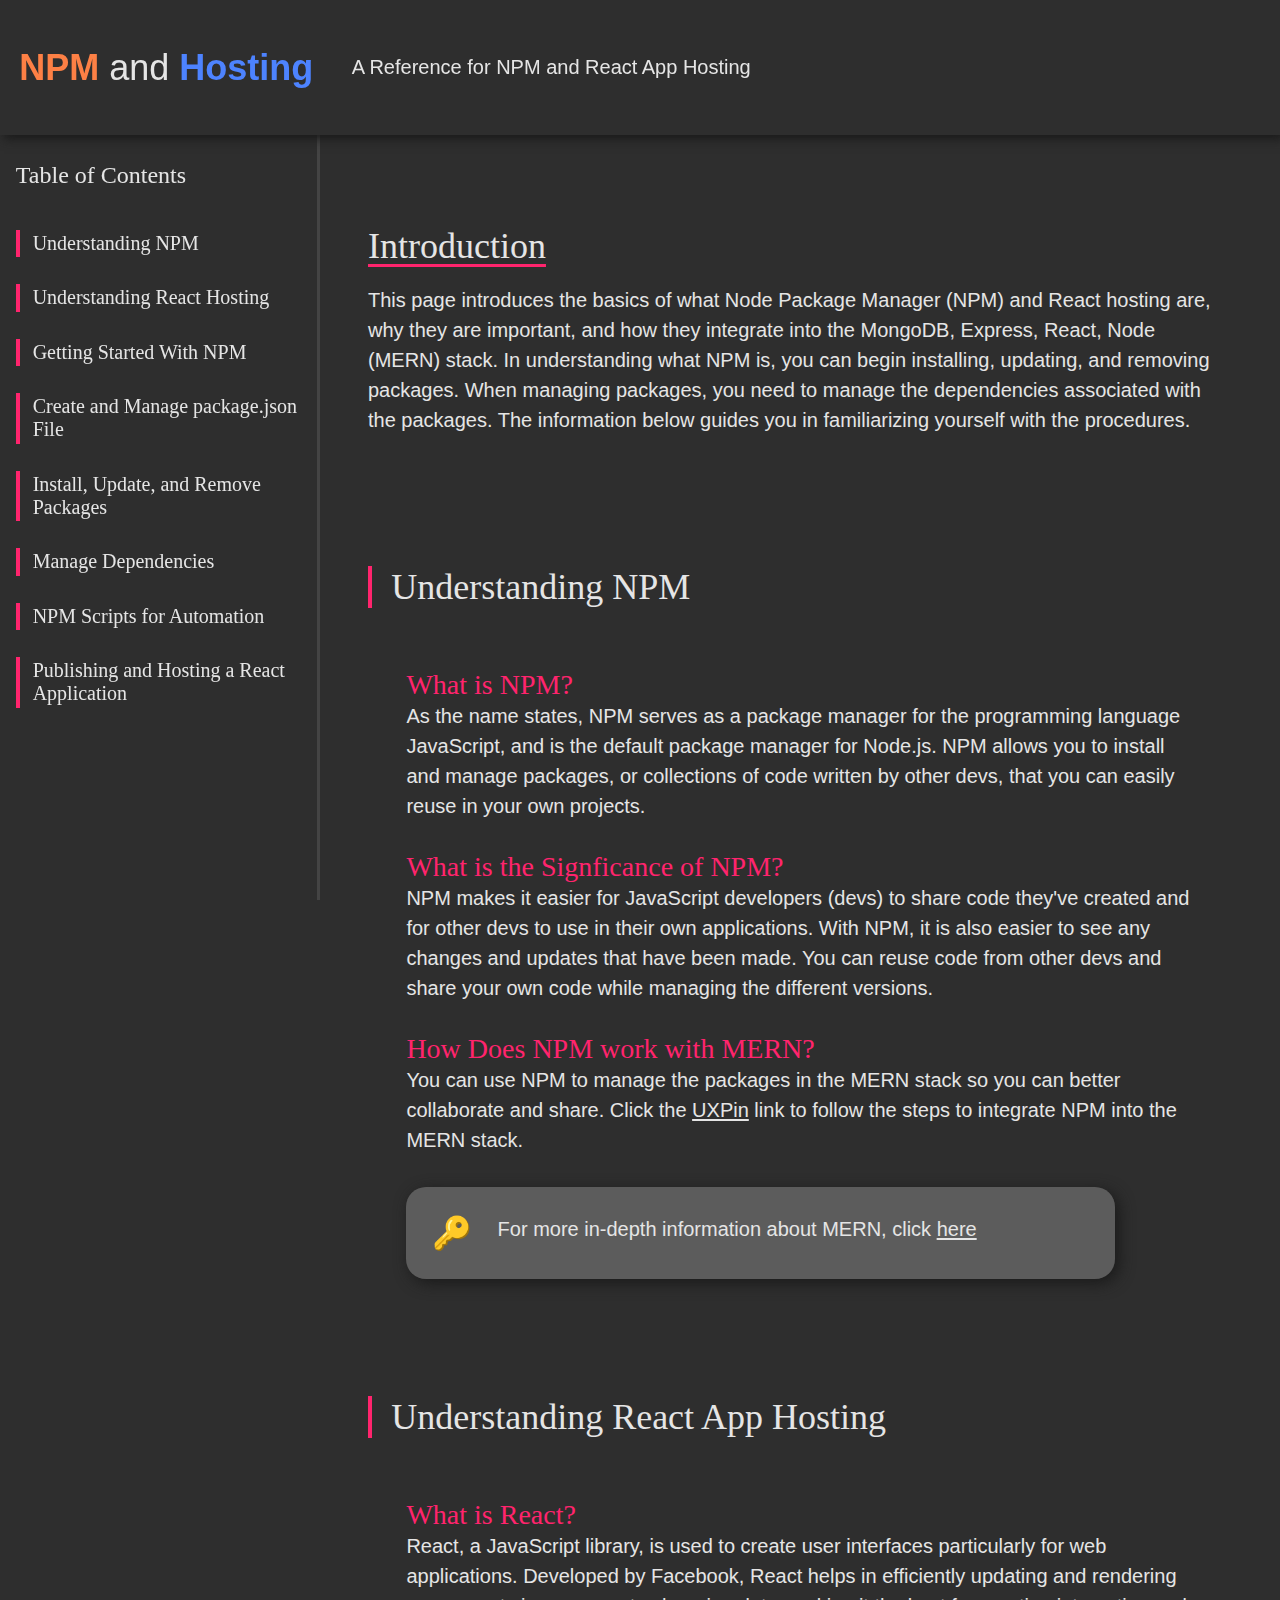
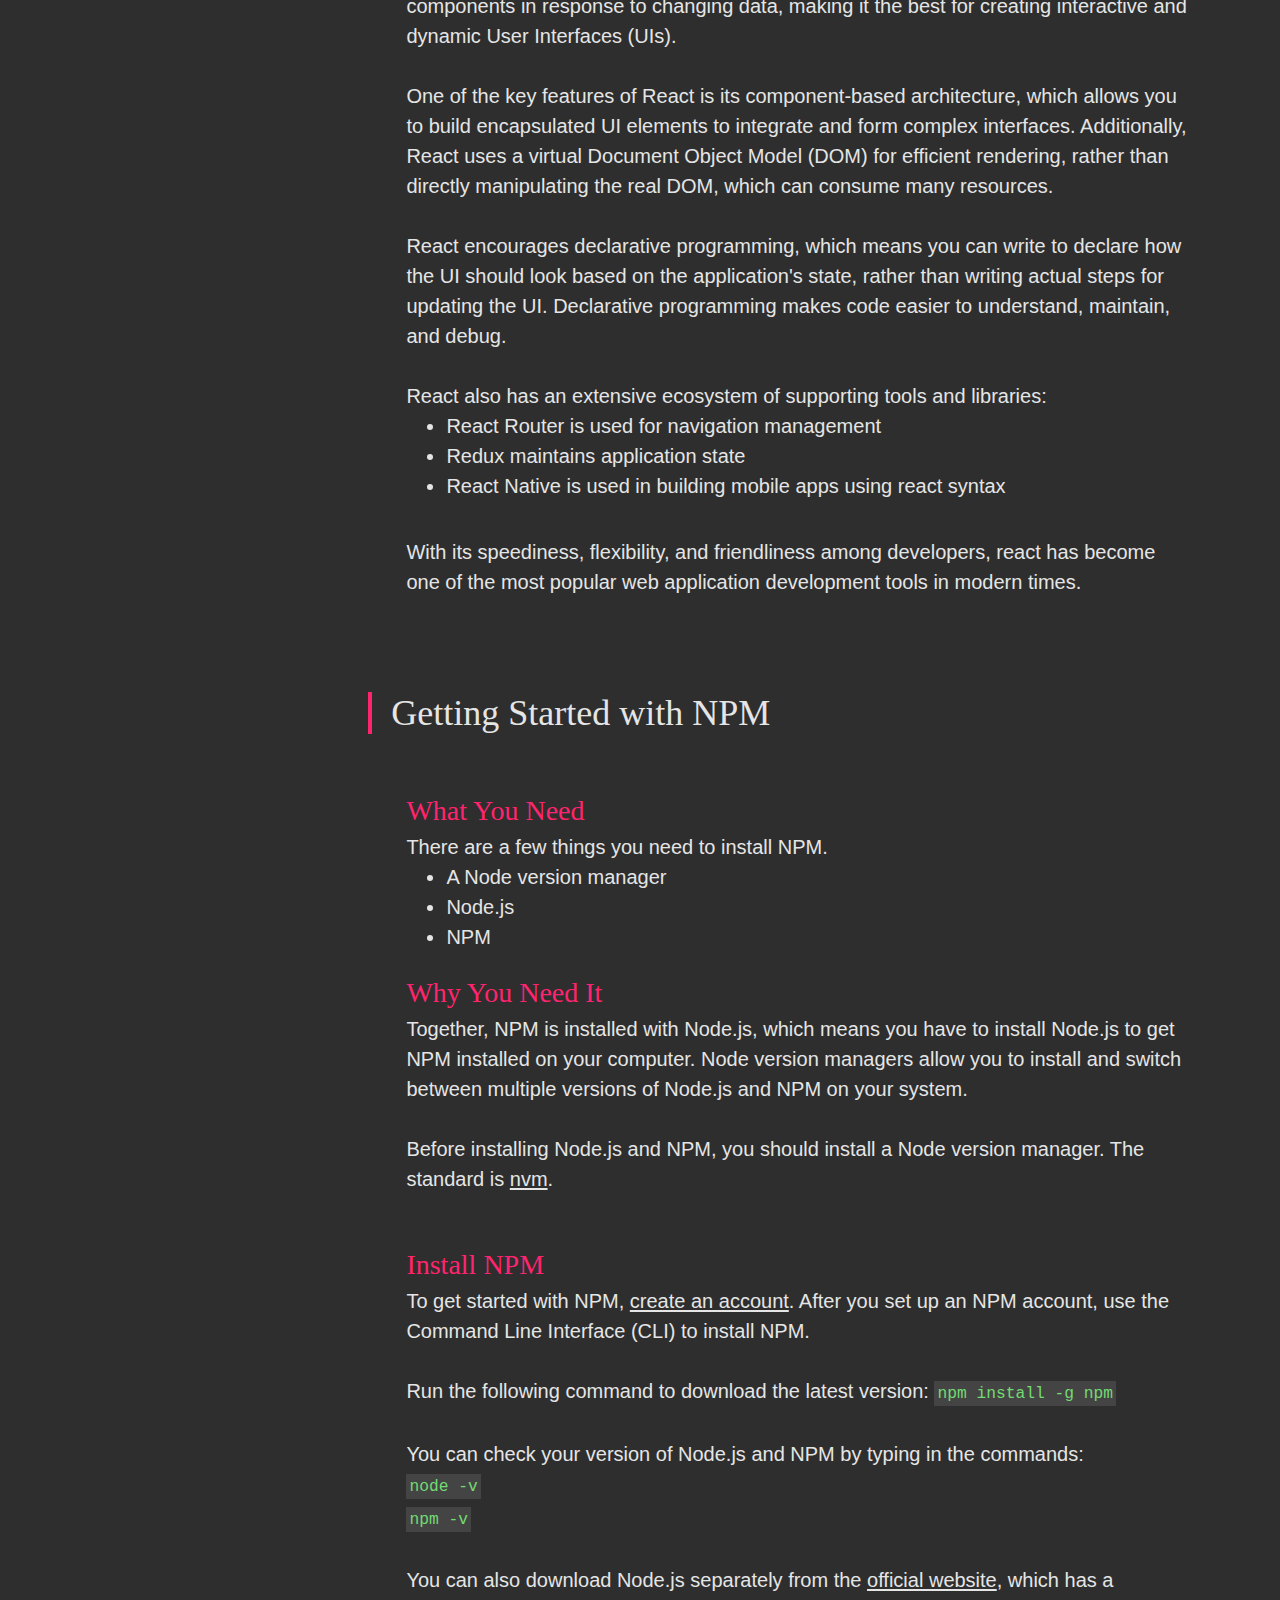
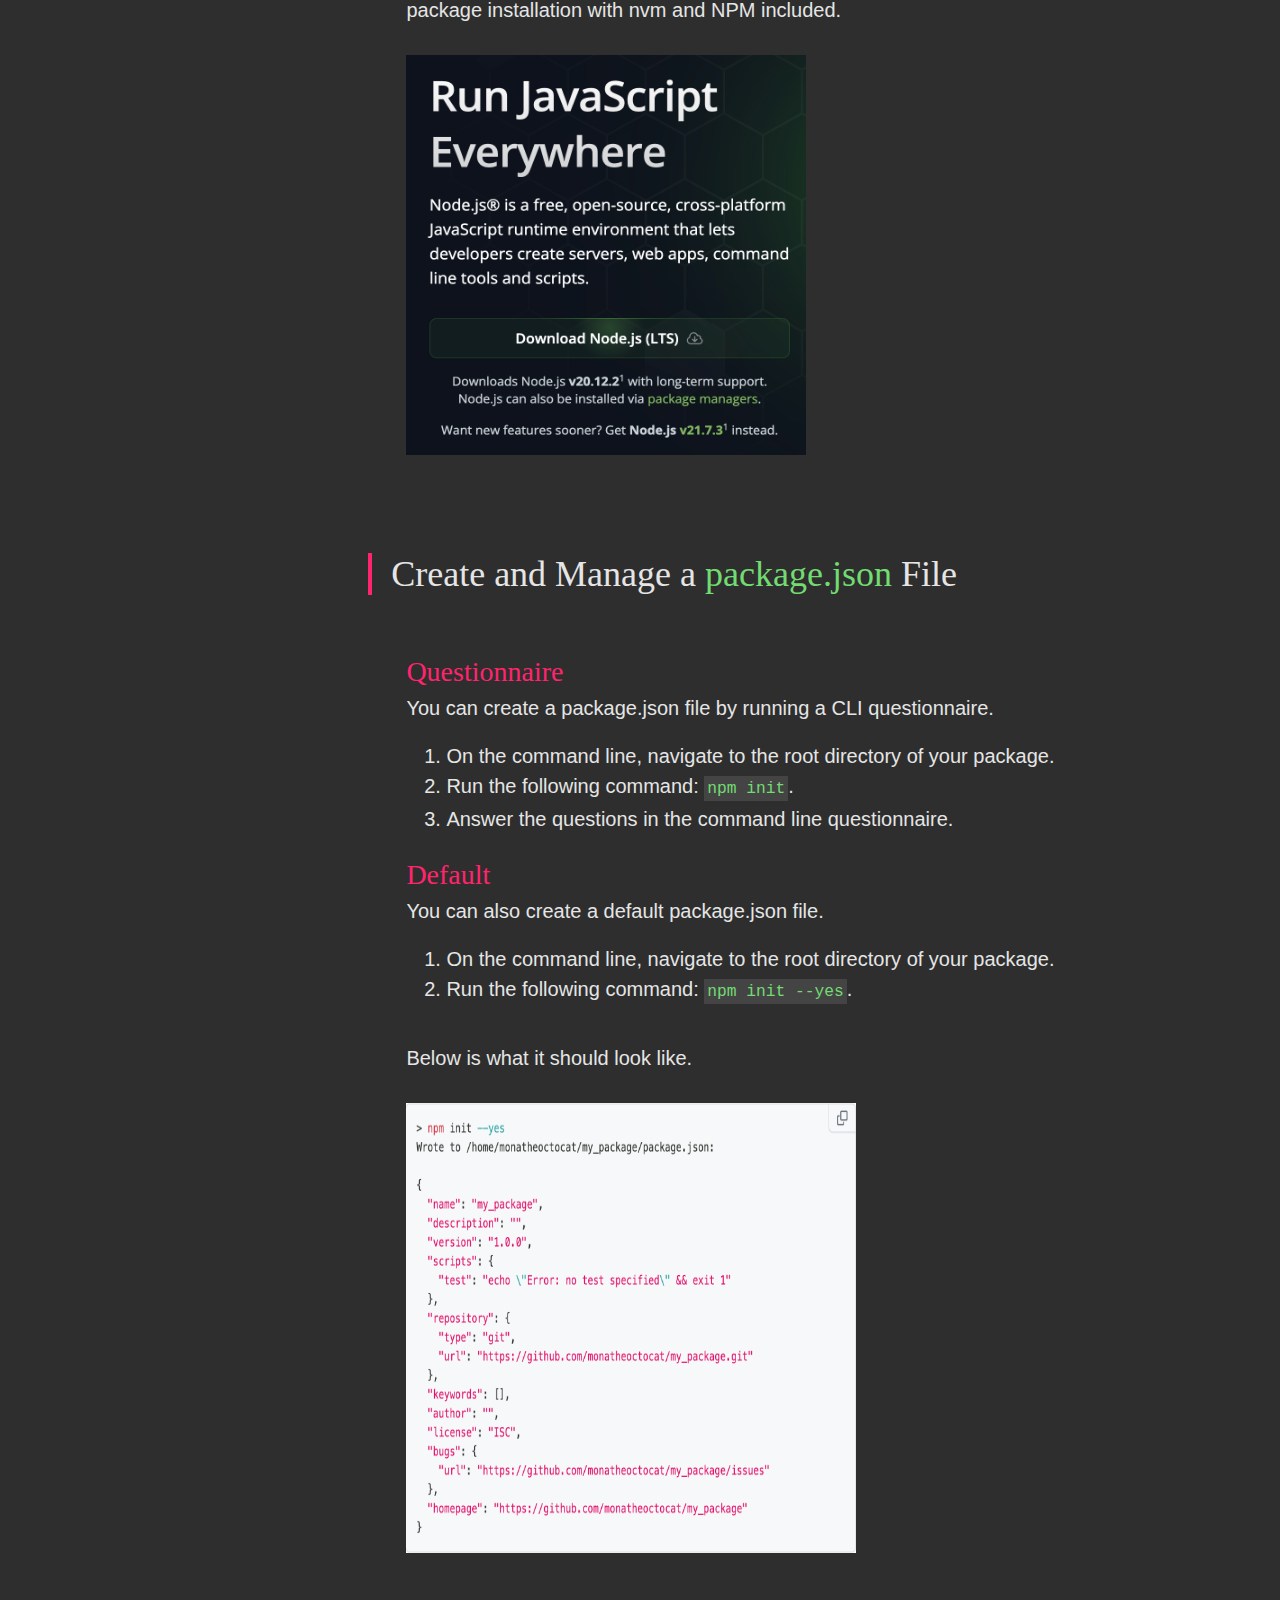
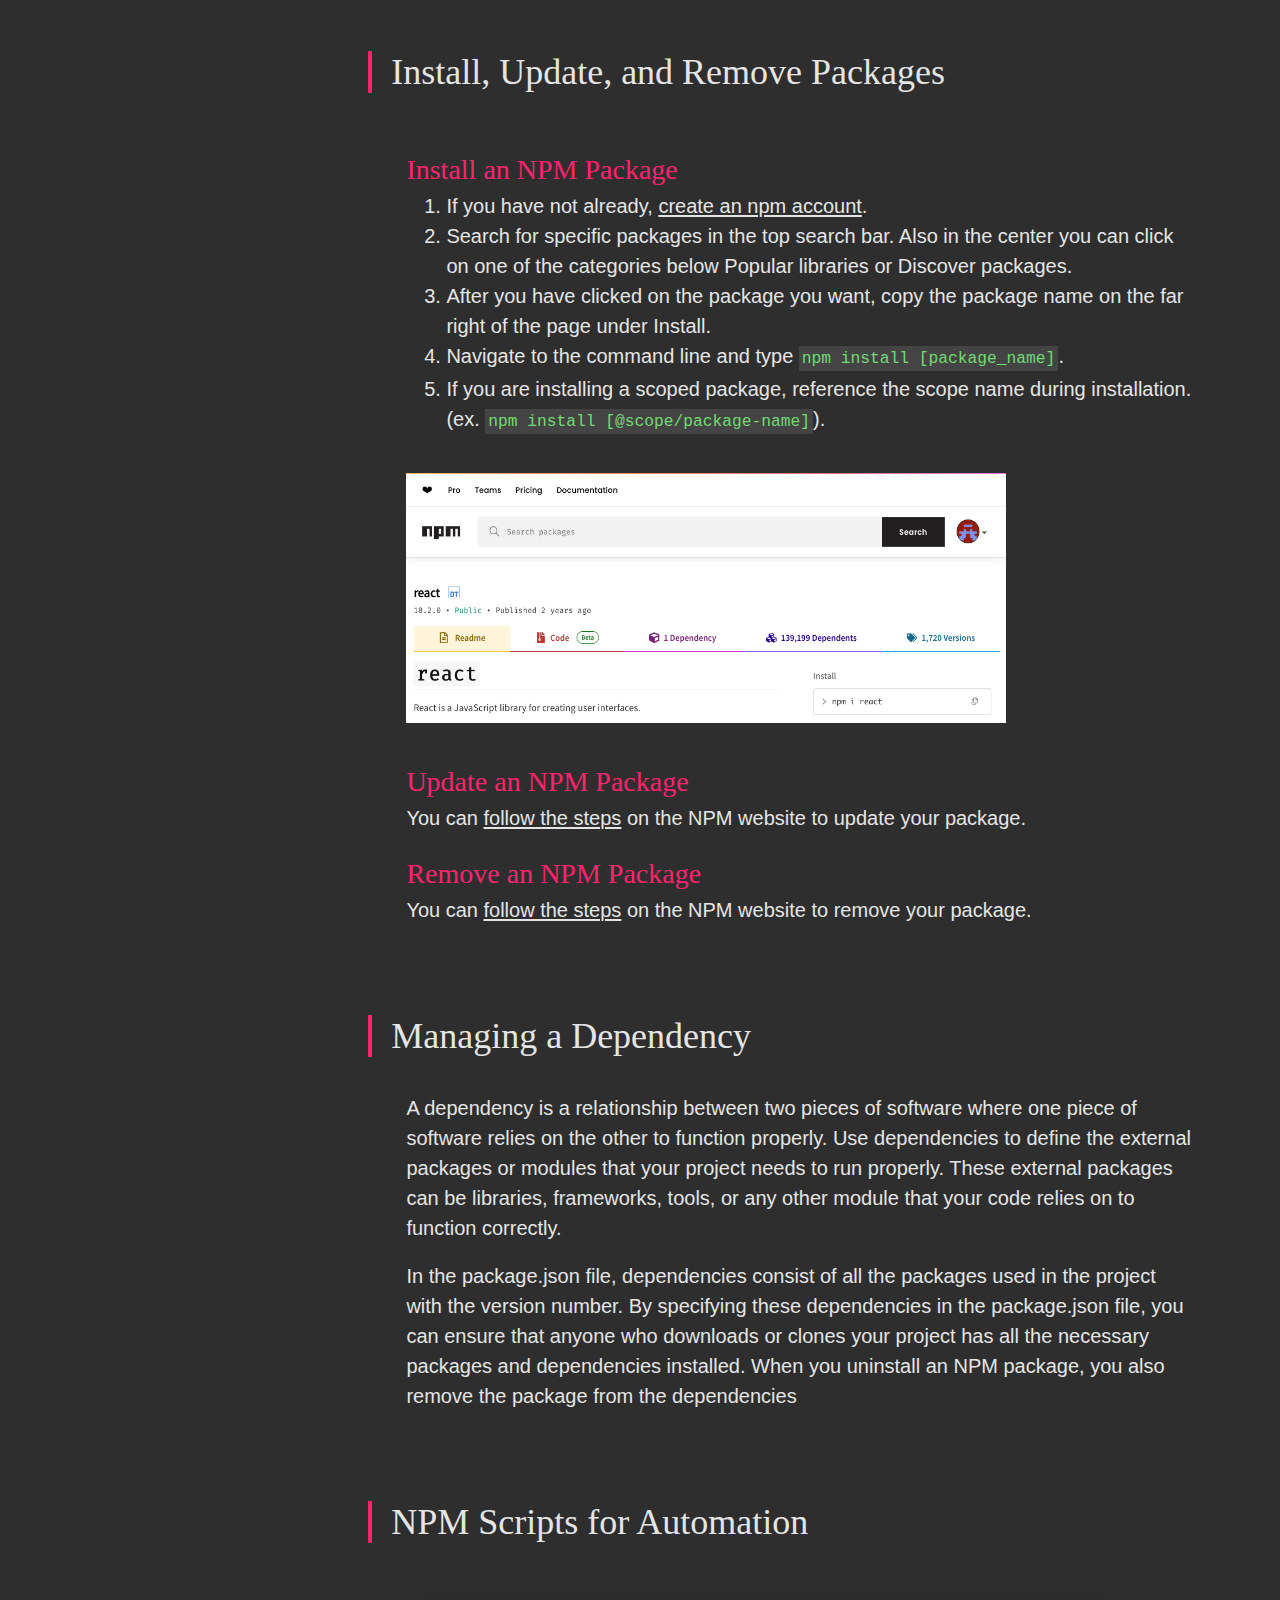
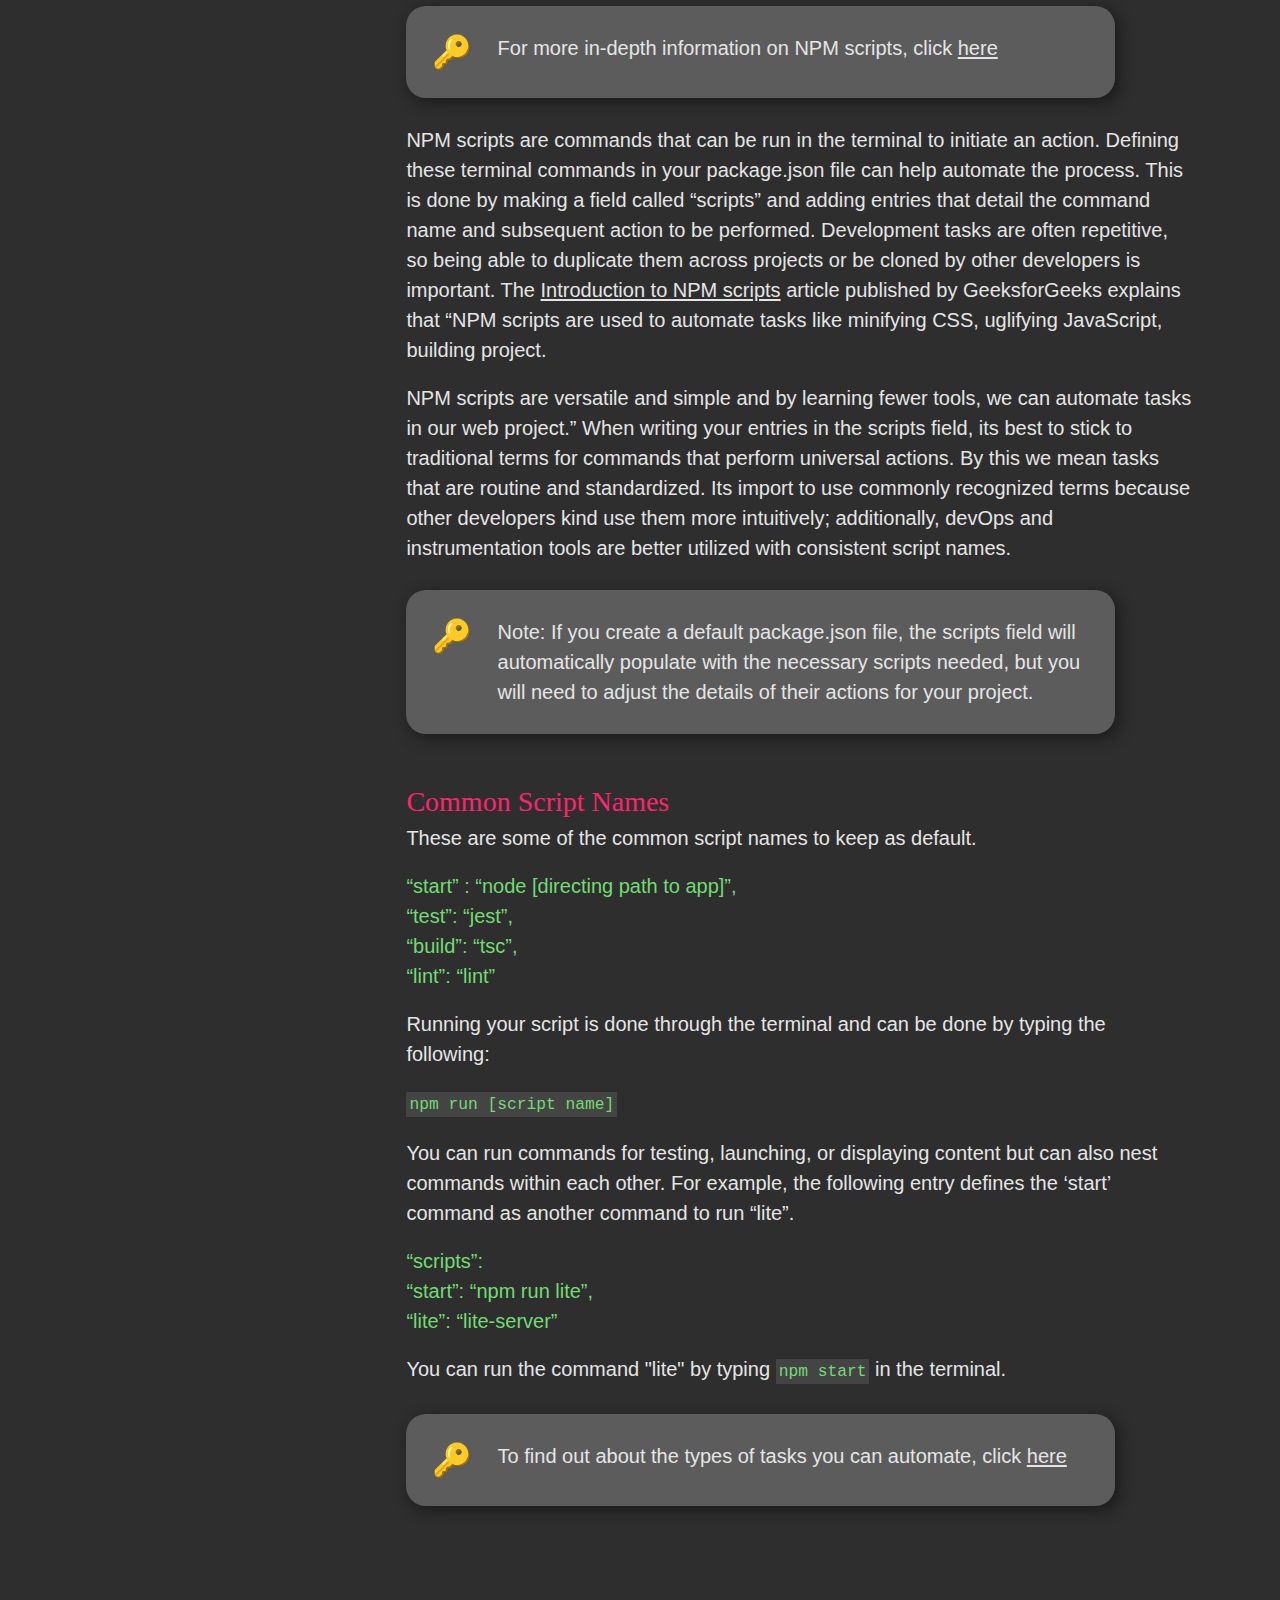
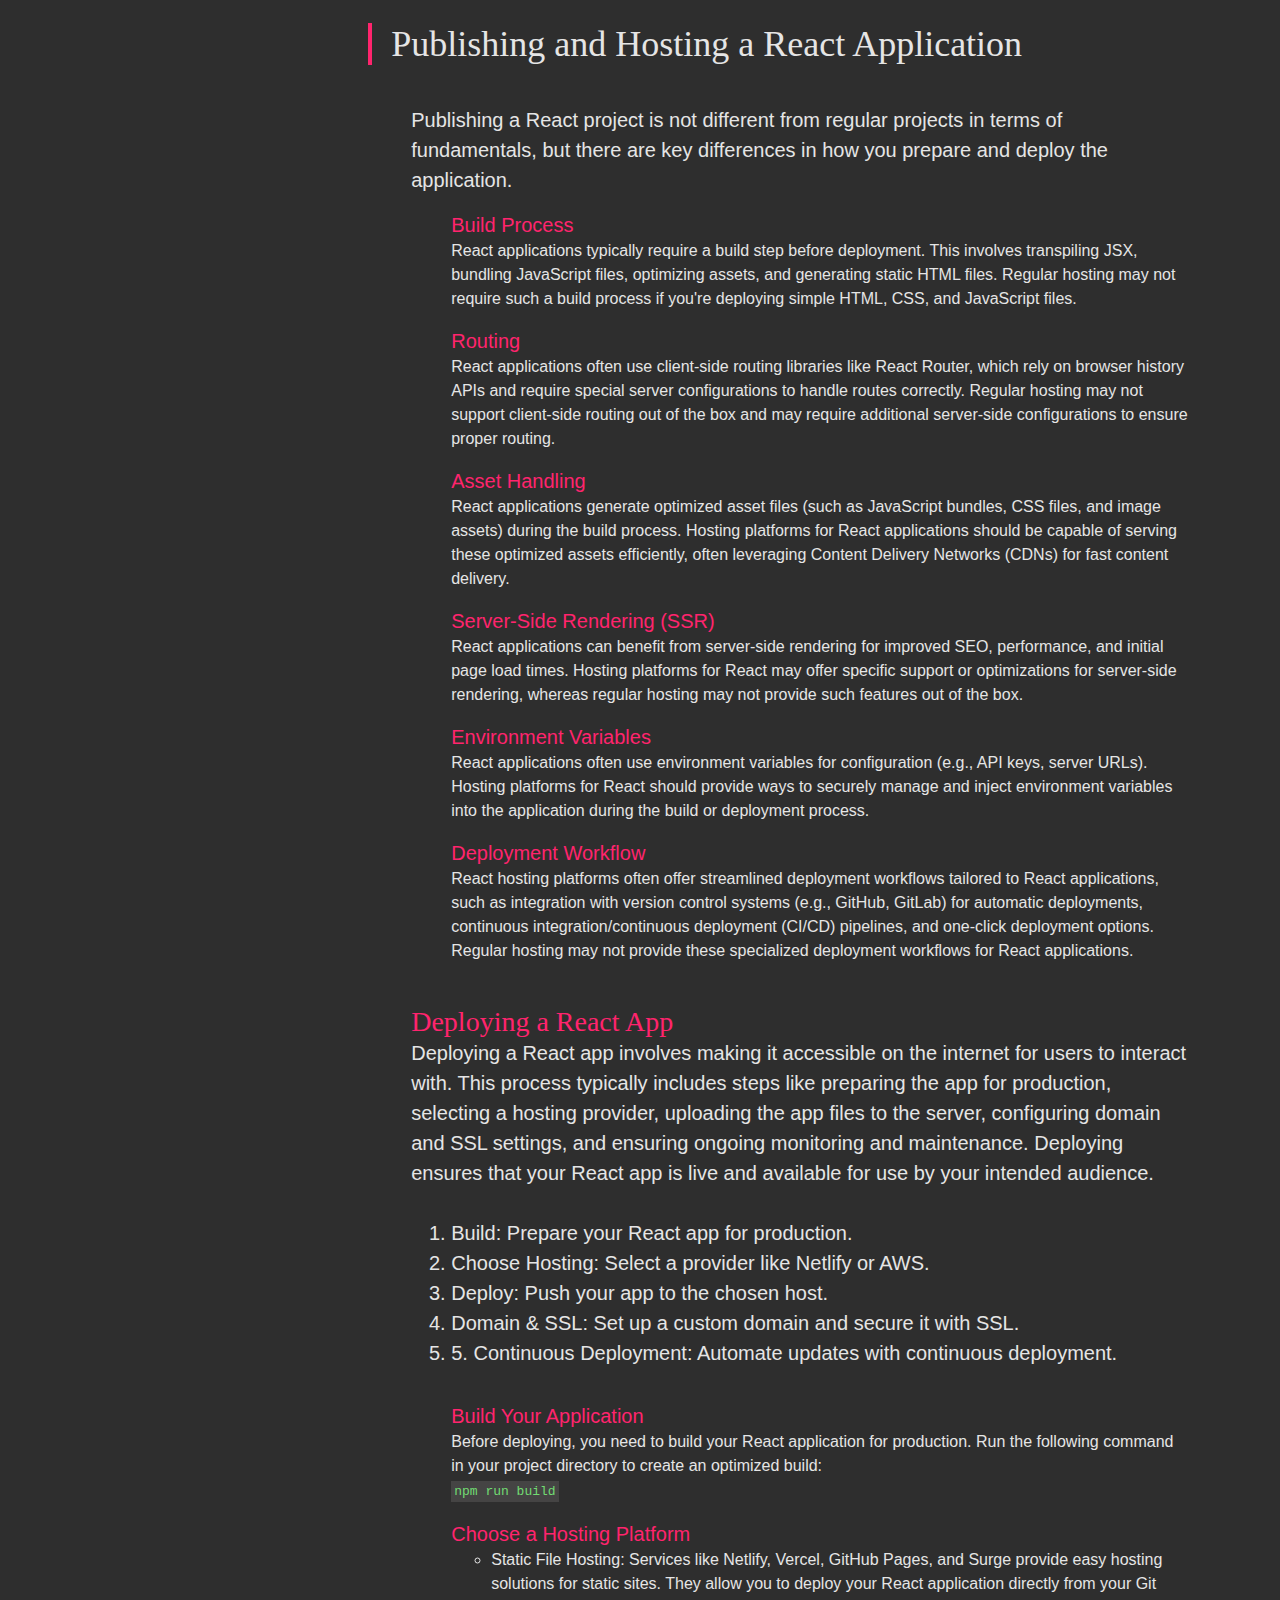
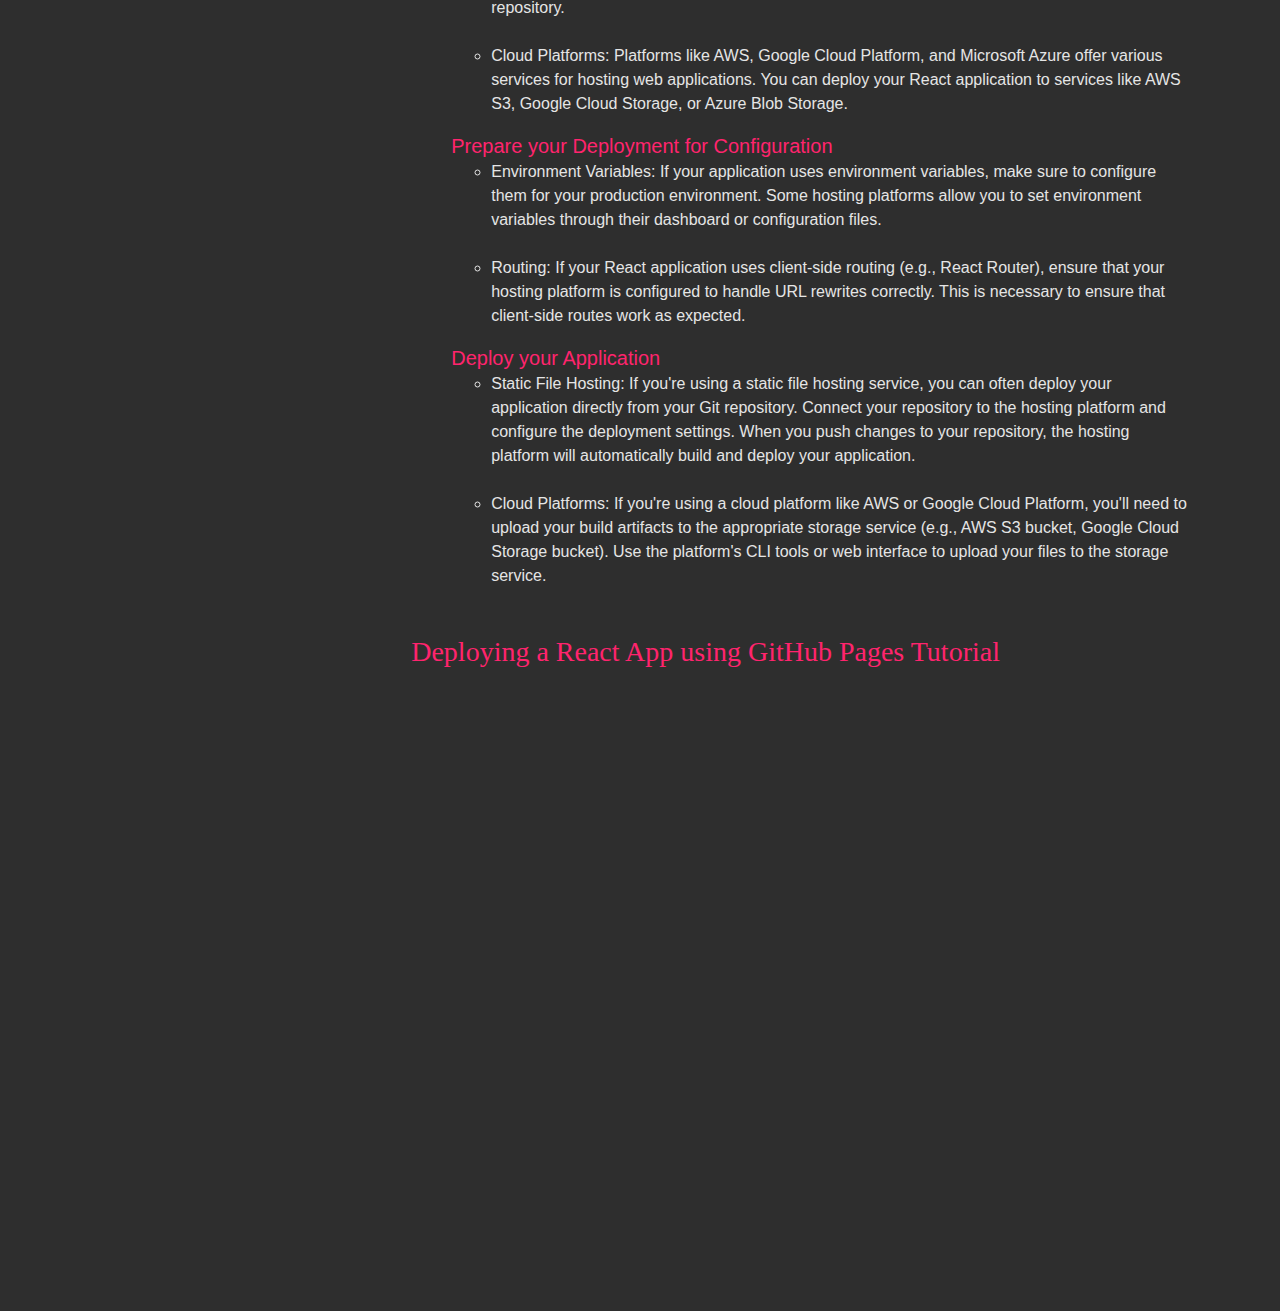
==== commit 2882cf8e: "added pics in html" ====
--- a/index.html
+++ b/index.html
@@ -190,7 +190,8 @@
                             <code><span class="green_type">npm -v</span></code>
                         <br><br>
                         You can also download Node.js separately from the <a href ="https://nodejs.org" target="_blank">official website</a>, 
-                        which has a package installation with nvm and NPM included.
+                        which has a package installation with nvm and NPM included.<br><br>
+                        <img src="images/nodeJS.png" width="400" height="400">
                     </p>
                 </div>
             </section>
@@ -225,6 +226,10 @@
                             <li>Run the following command: 
                                 <code><span class="green_type">npm init --yes</span></code>.</li>
                         </ol>
+                    </p><br><br>
+                    <p>
+                        Below is what it should look like. <br><br>
+                        <img src="images/defaultPackage.png" width="450" height="450">
                     </p>
                 </div>
             </section>
@@ -245,8 +250,8 @@
                         <li>After you have clicked on the package you want, copy the package name on the far right of the page under Install.</li>
                         <li>Navigate to the command line and type <code><span class="green_type">npm install [package_name]</span></code>.</li>
                         <li>If you are installing a scoped package, reference the scope name during installation. (ex. <code><span class="green_type">npm install [@scope/package-name]</span></code>).</li>
-                    </ol>
-
+                    </ol><br><br>
+                    <img src="images/copyToInstall.png" width="600" height="250"><br>
                     <div class="topic_subHead">
                         <h2>Update an NPM Package</h2>
                     </div>
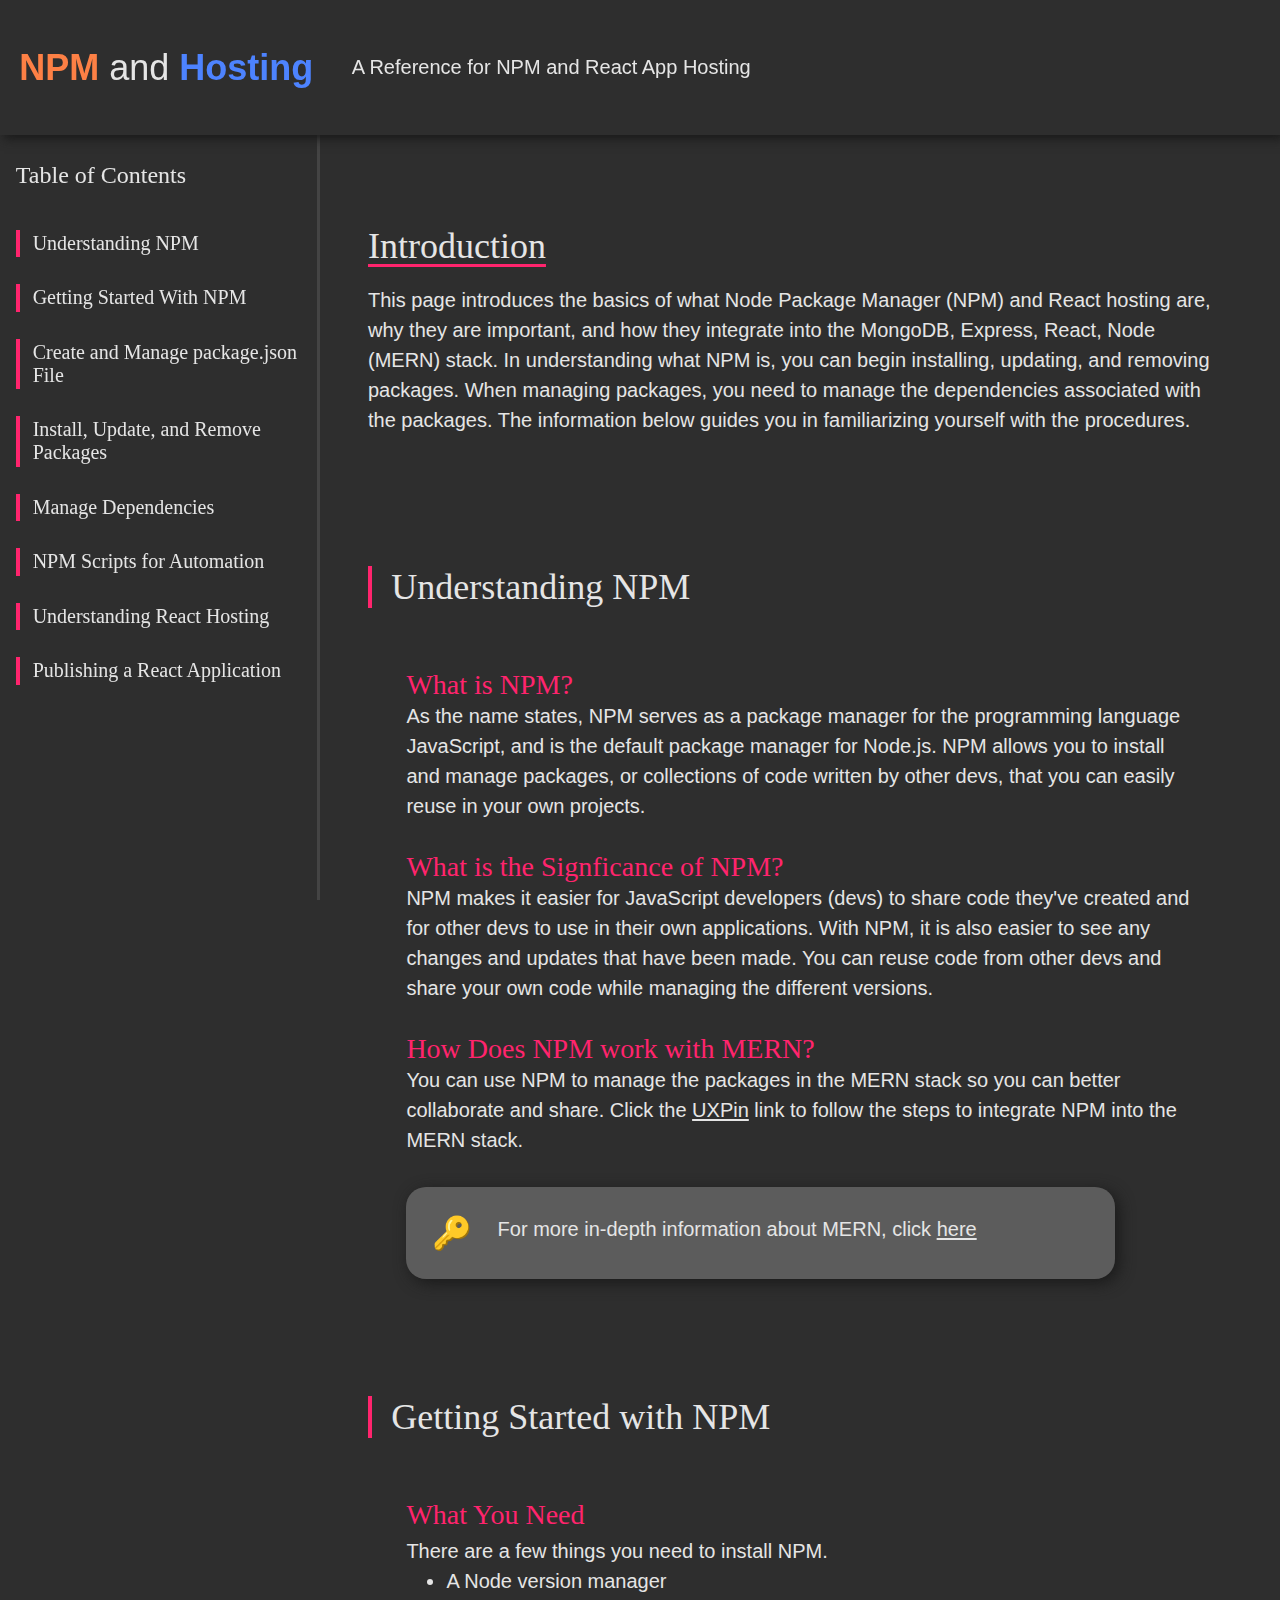
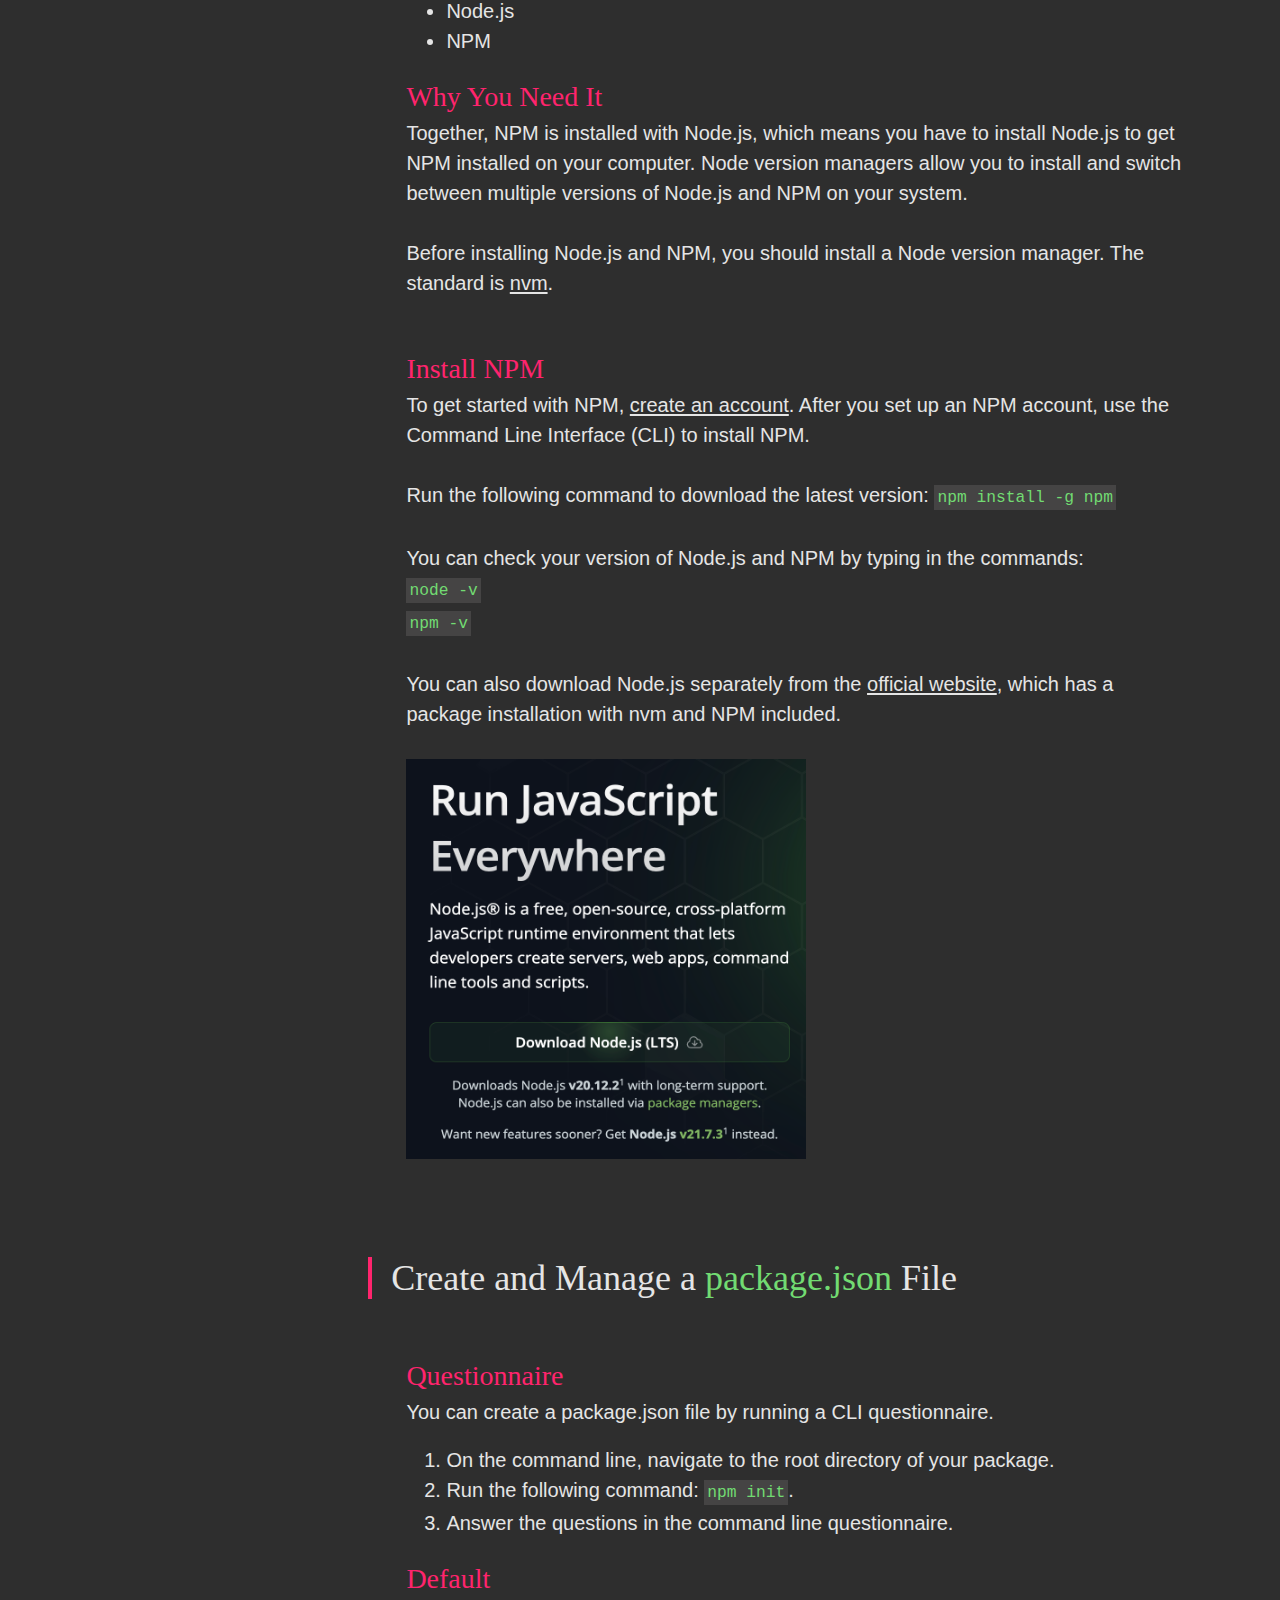
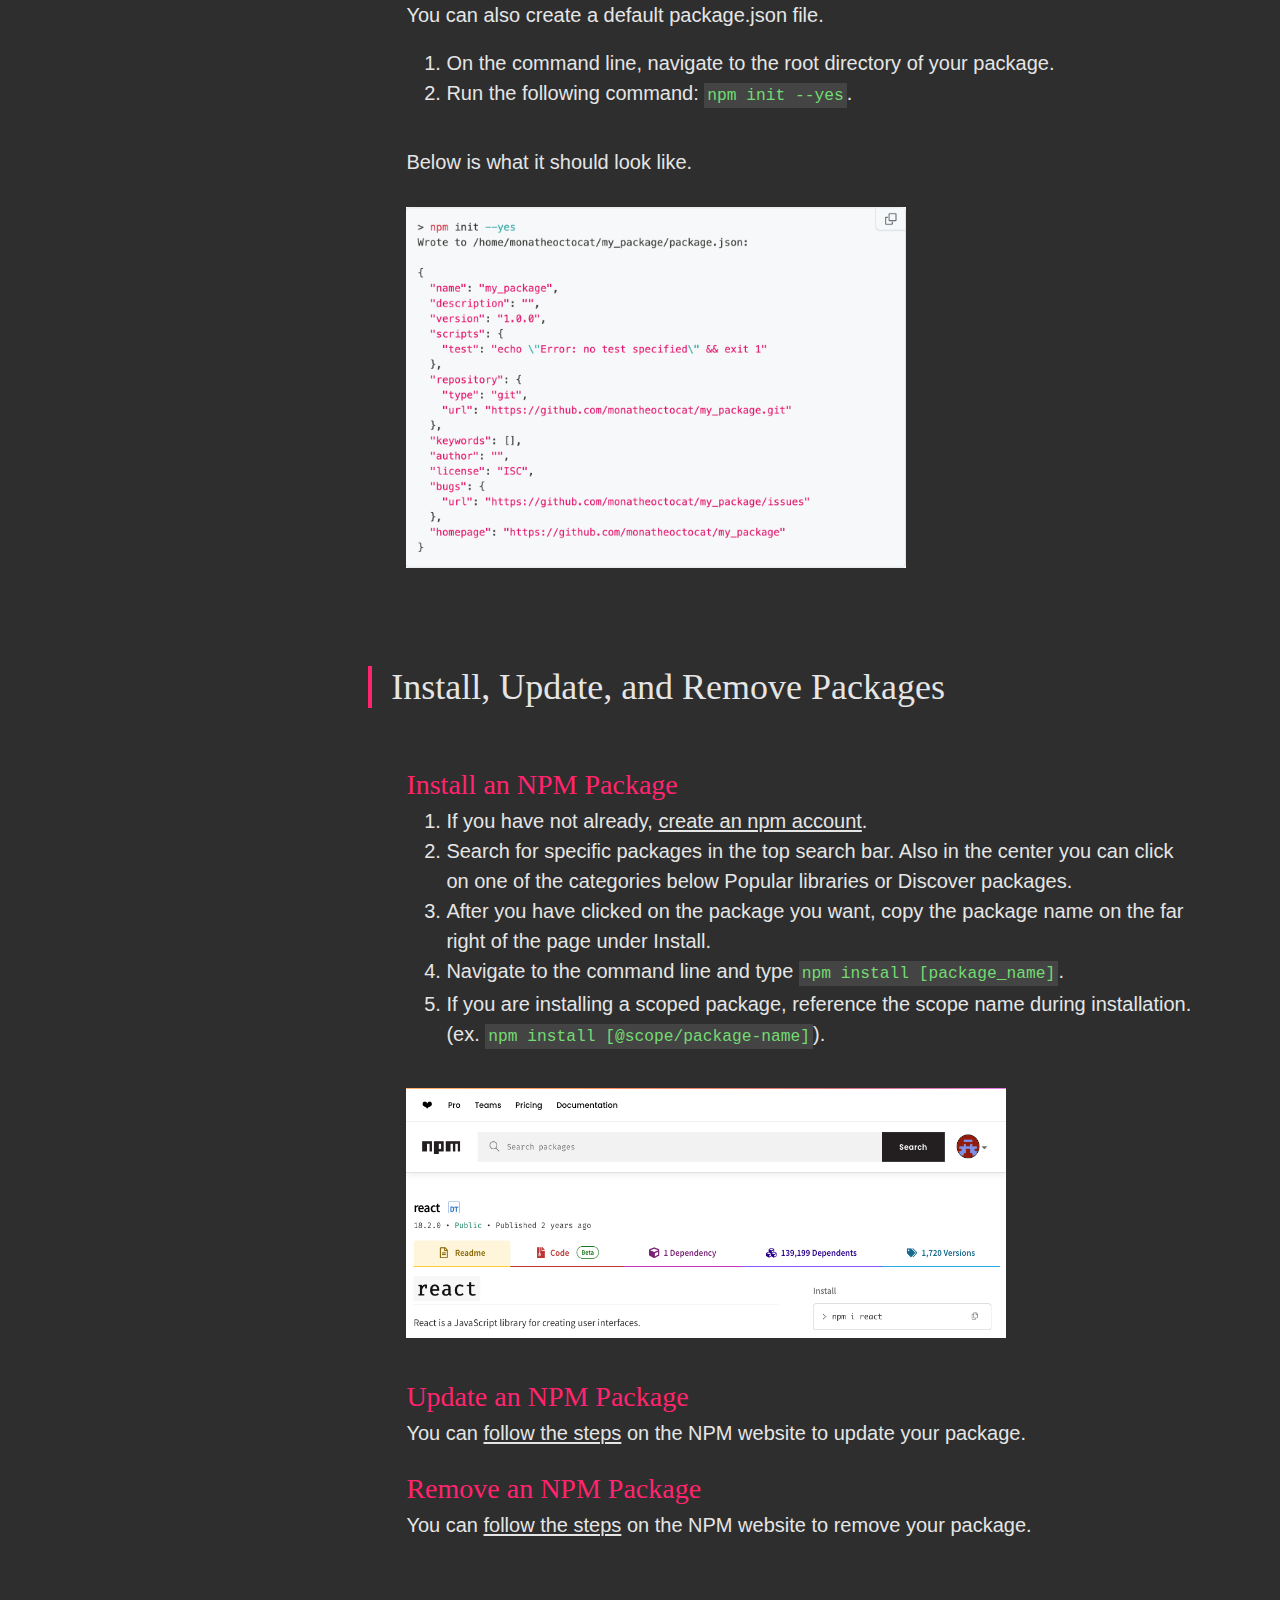
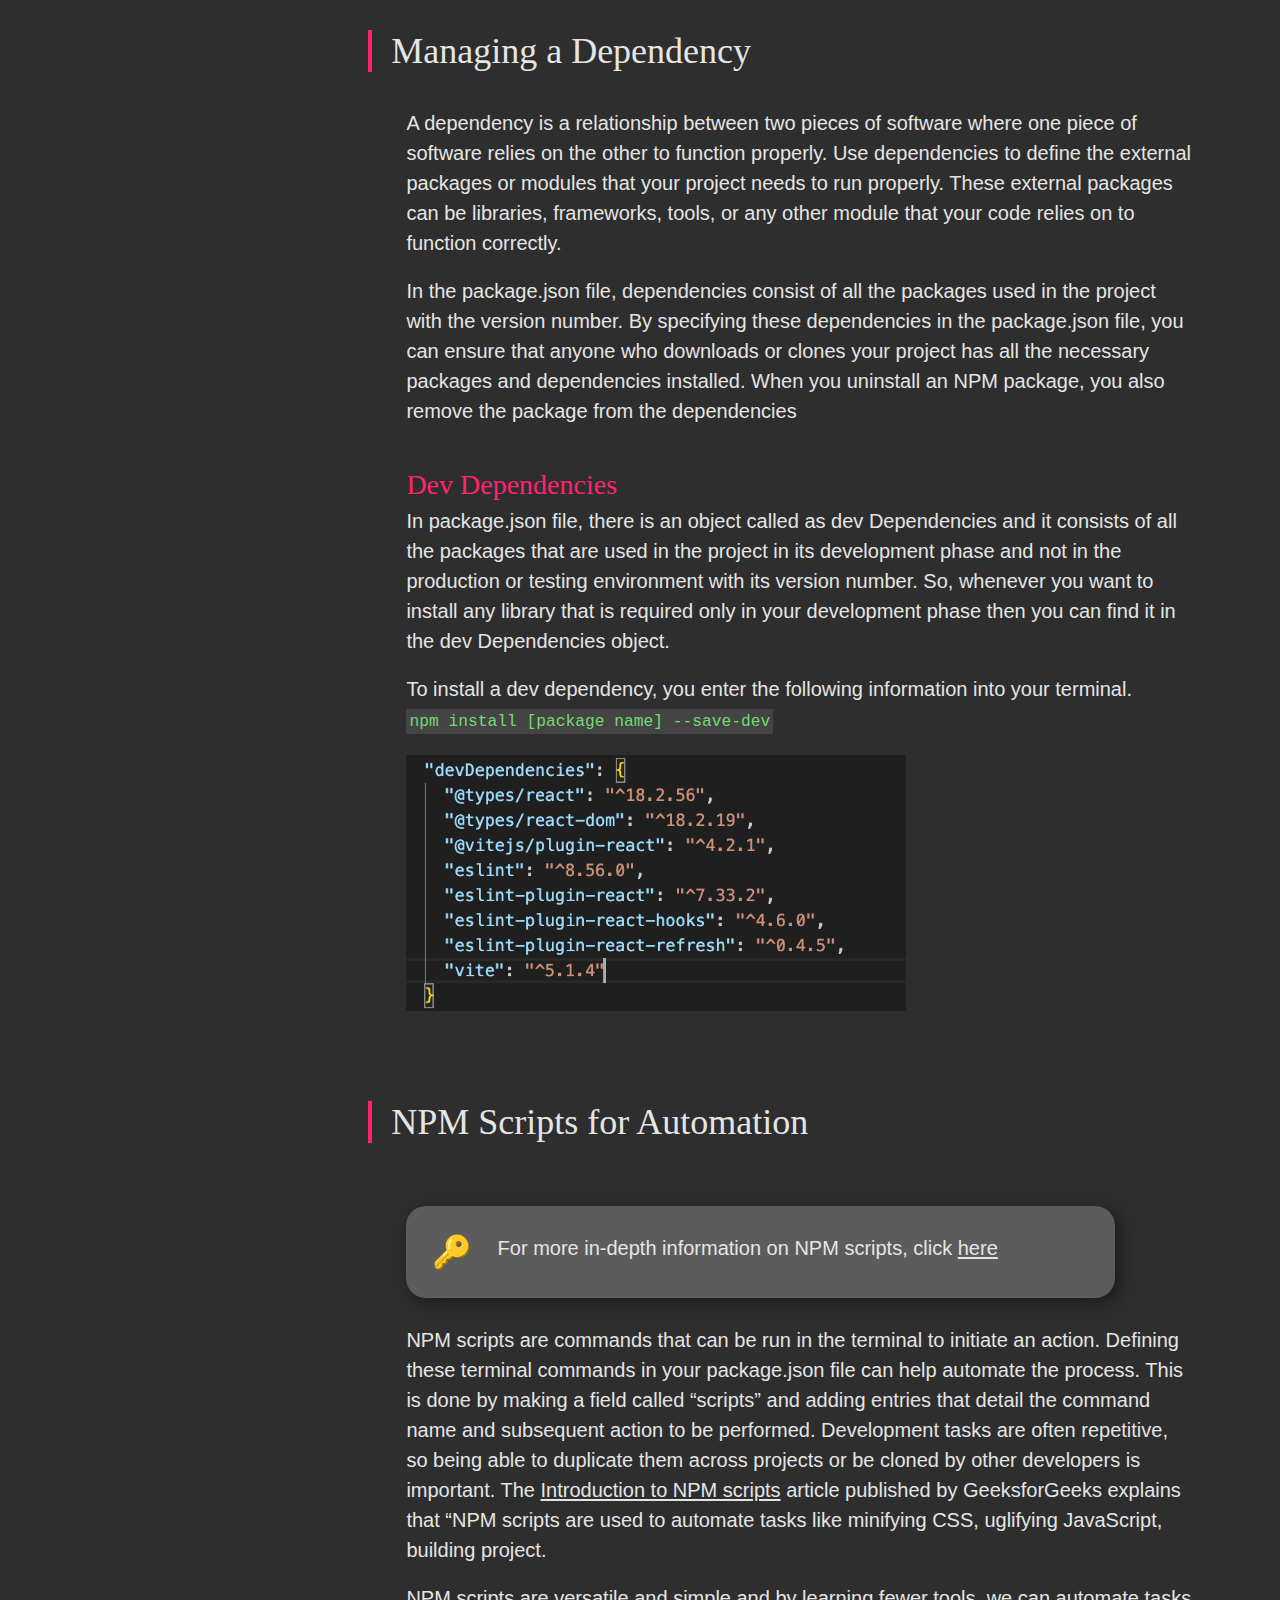
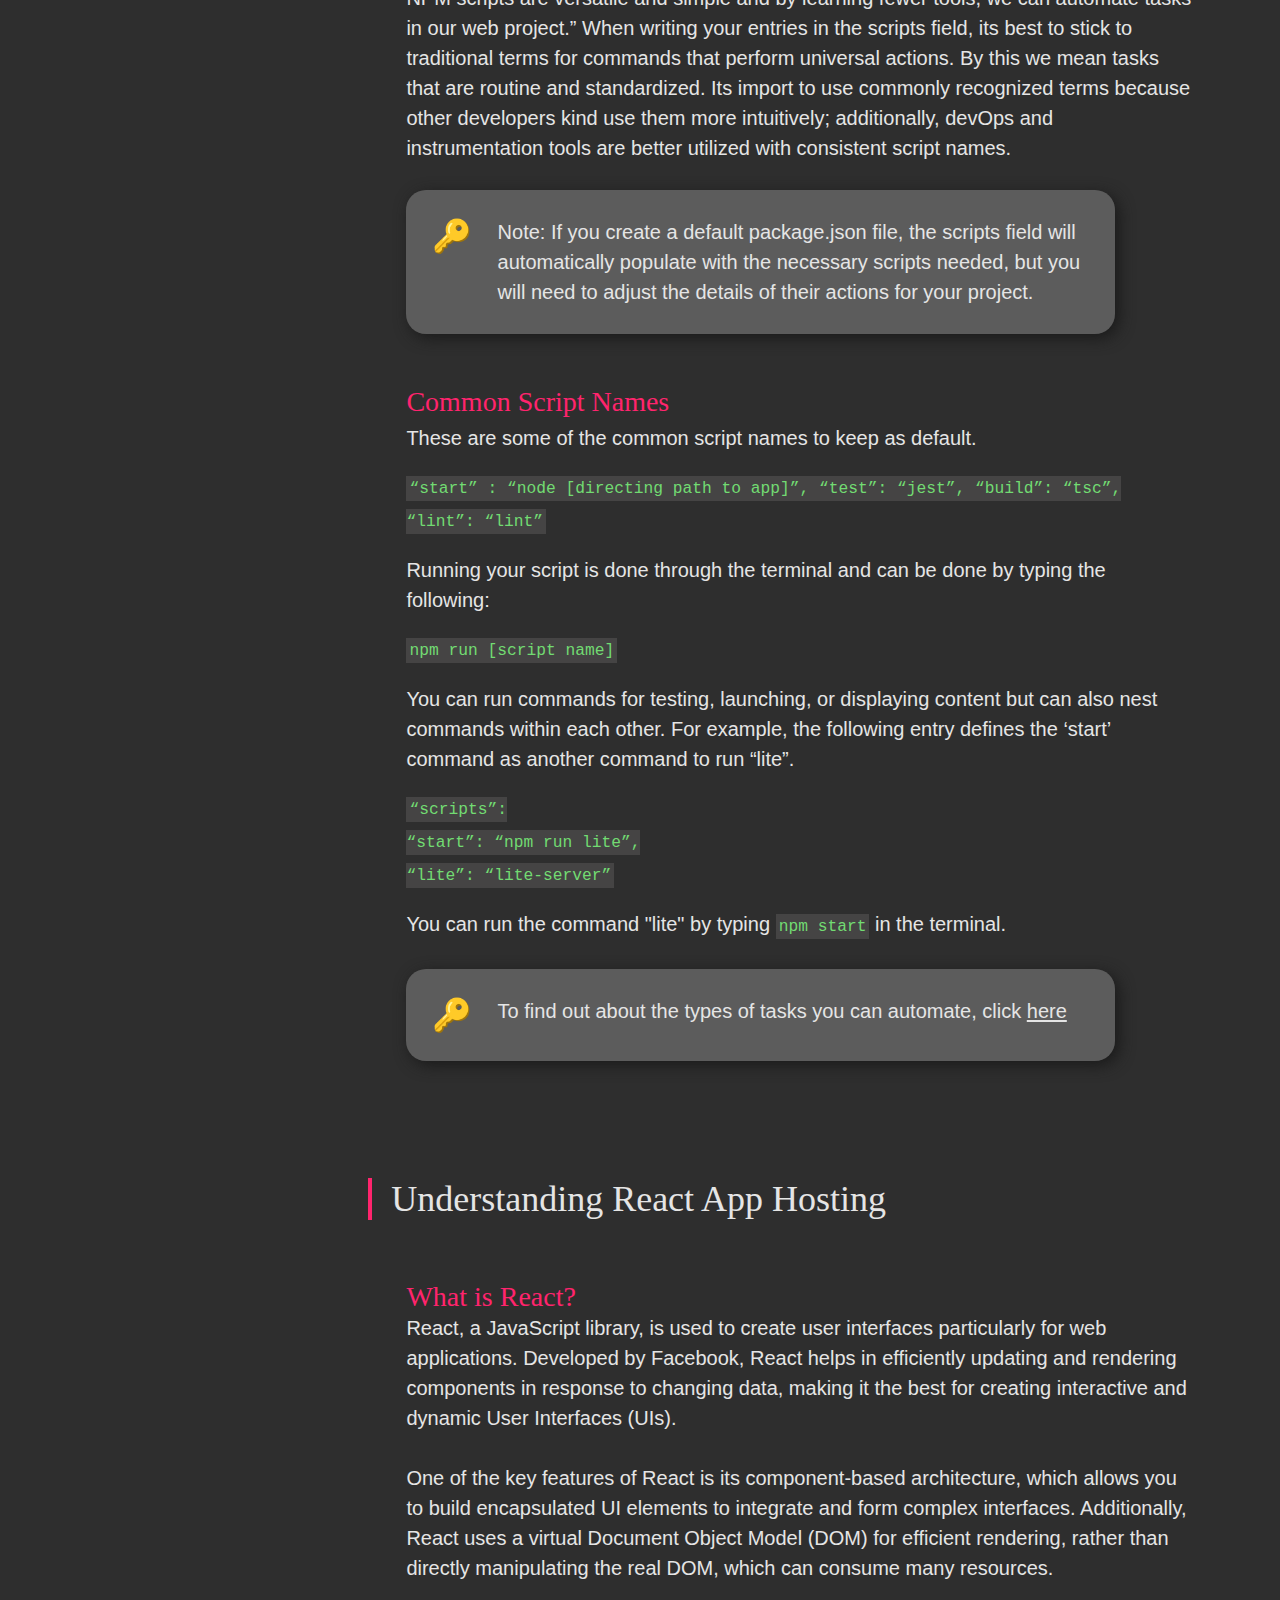
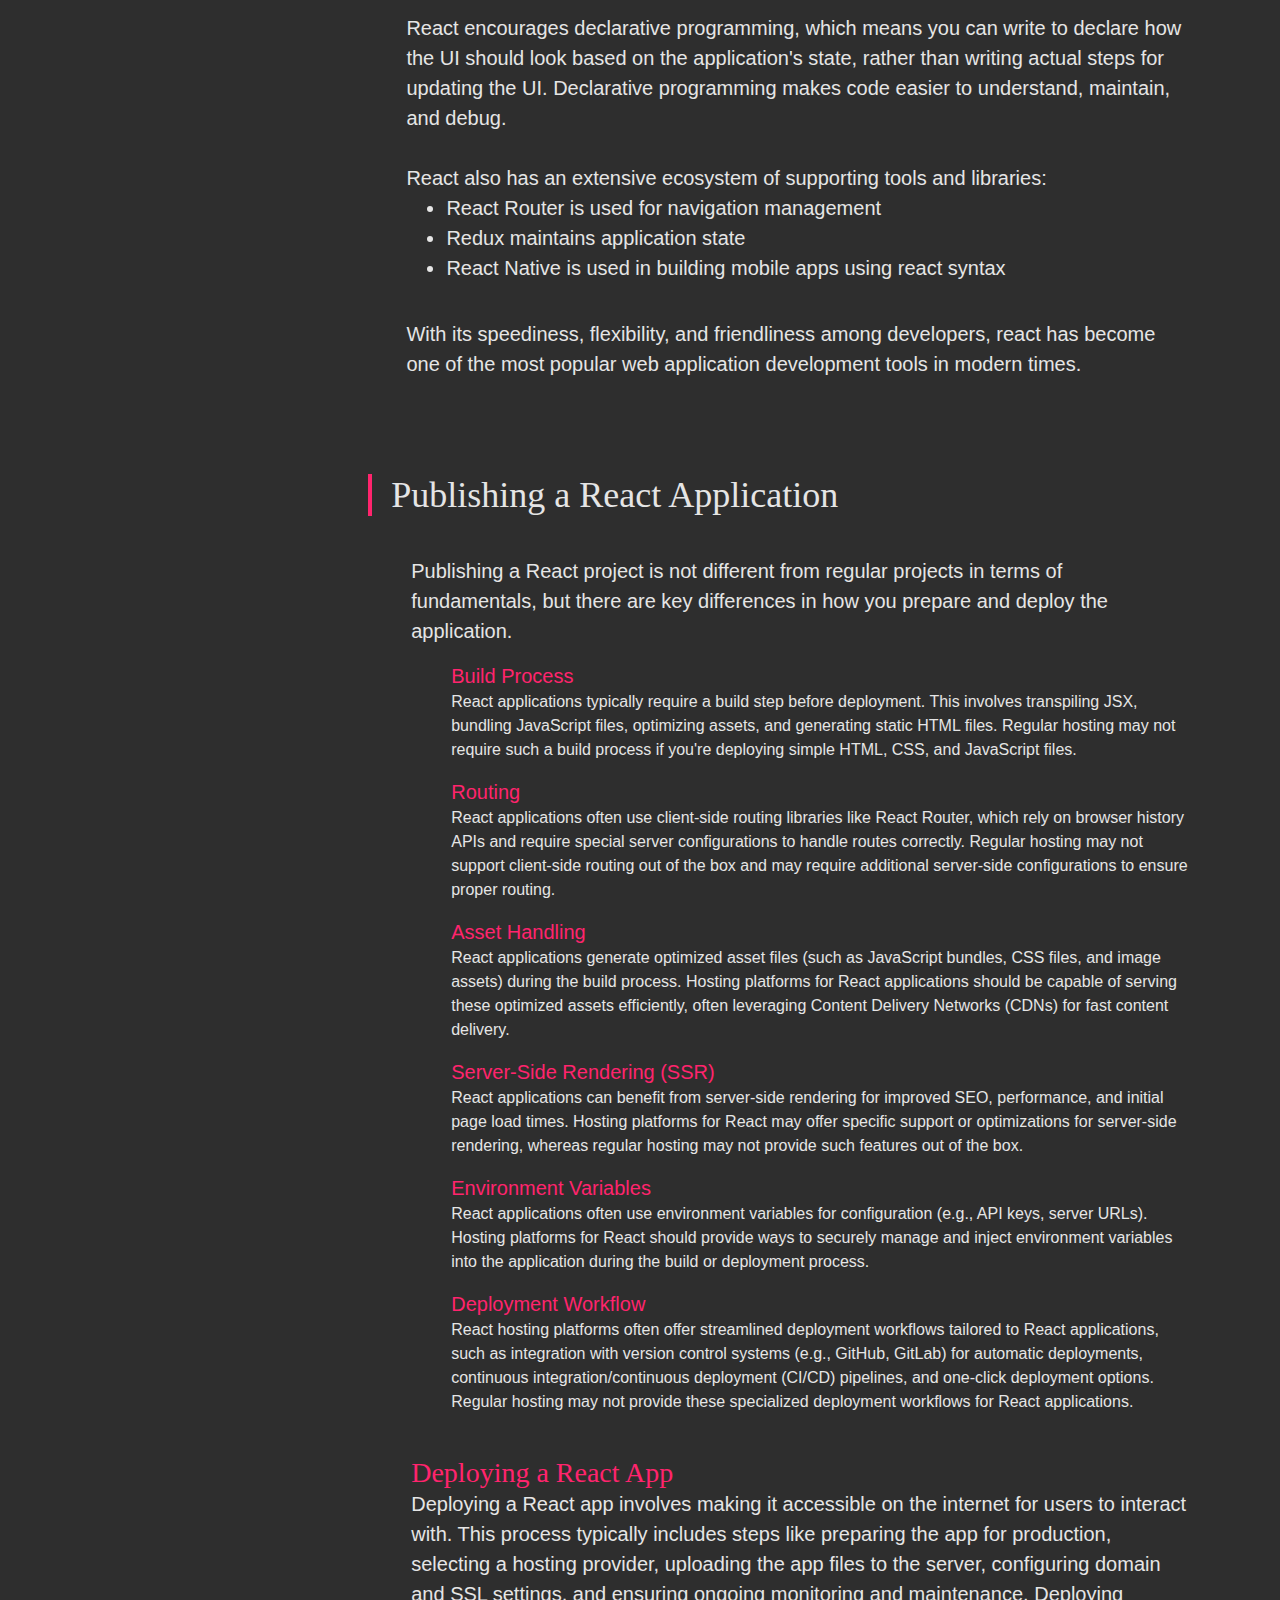
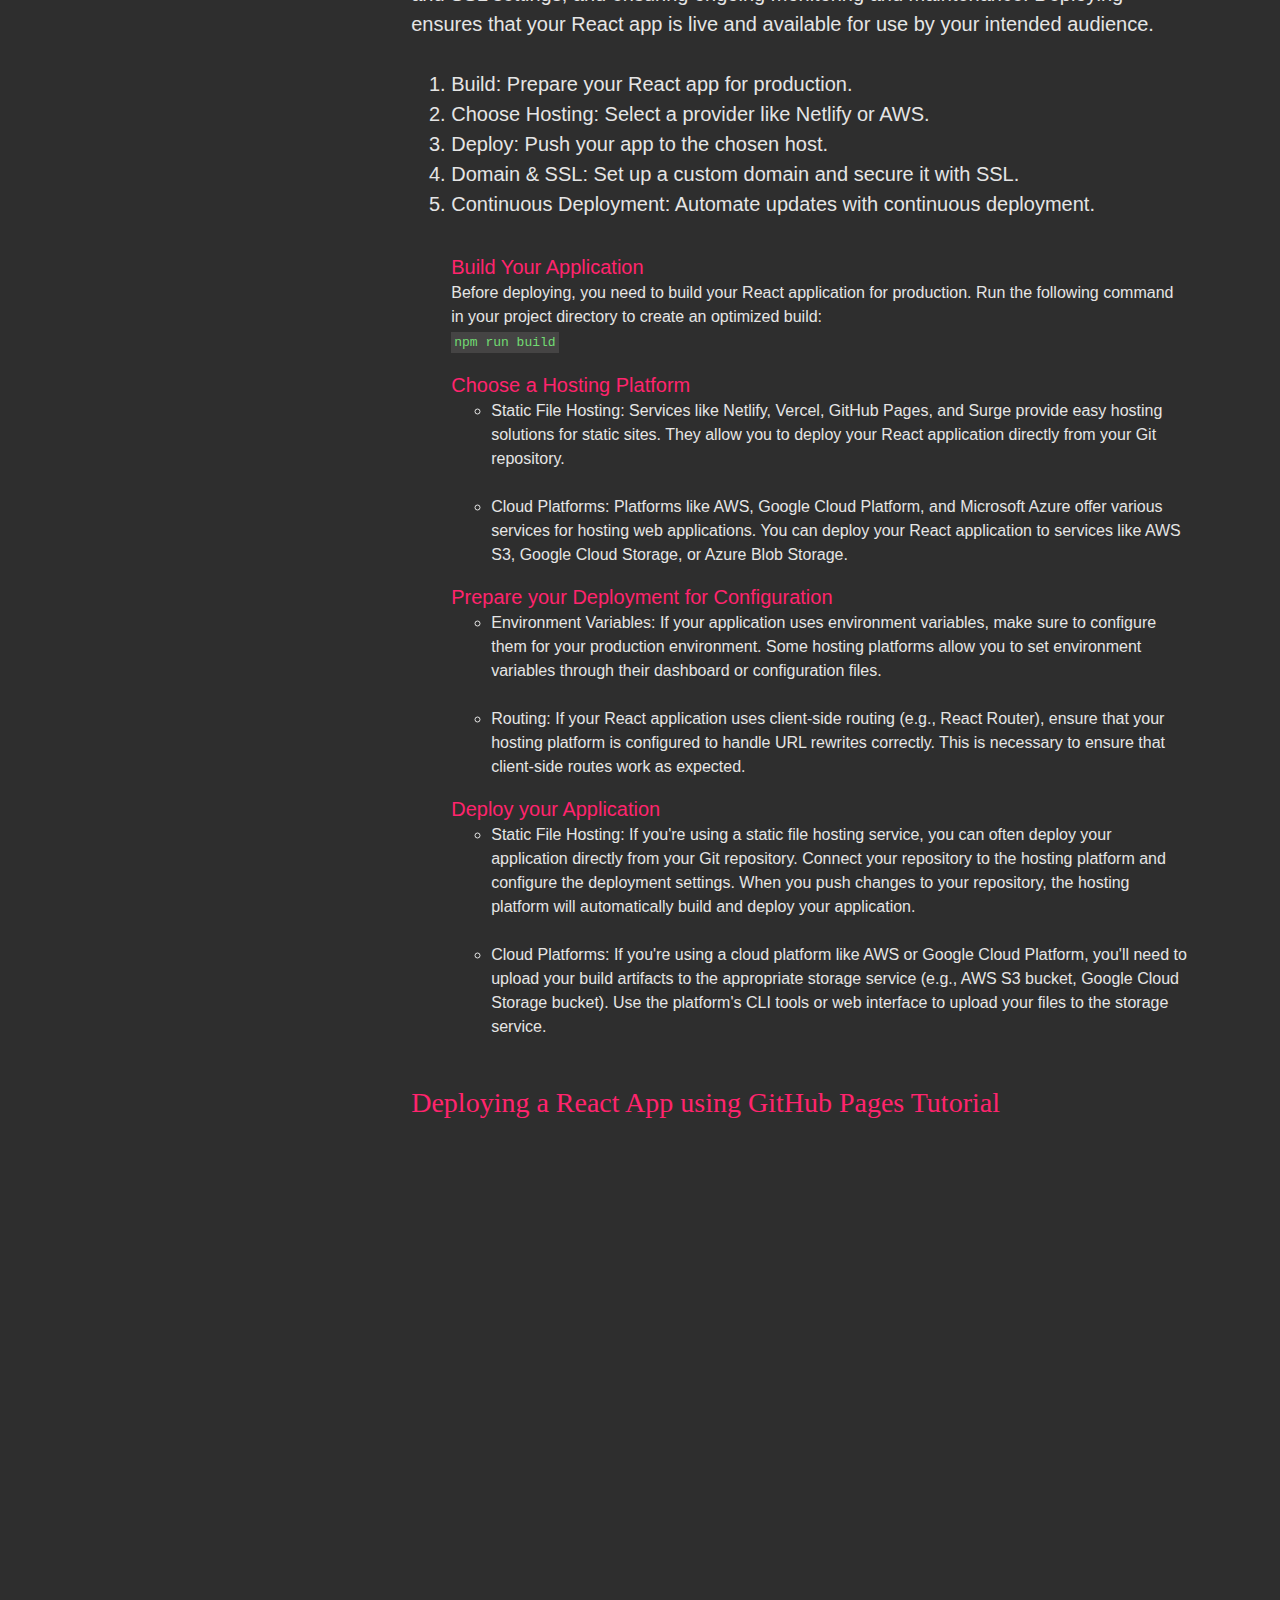
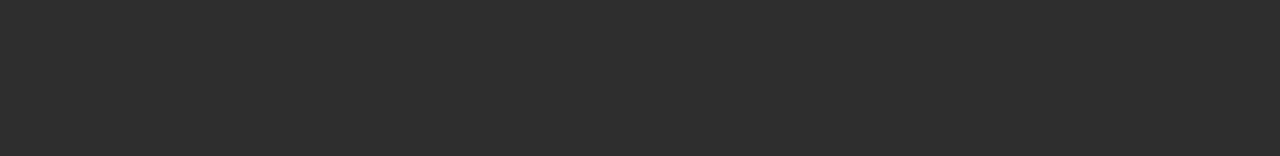
==== commit d8fd4bd4: "added devDependencies section" ====
--- a/index.html
+++ b/index.html
@@ -27,25 +27,25 @@
                     <h3><a href="#understand_npm">Understanding NPM</a></h3>
                 </div>
                 <div class="toc_content">
+                    <h3><a href="#getting_started">Getting Started With NPM</a></h3>
+                </div>
+                <div class="toc_content">
+                    <h3><a href="#manage_json">Create and Manage package.json File</a></h3>
+                </div>
+                <div class="toc_content">
+                    <h3><a href="#manage_packages">Install, Update, and Remove Packages</a></h3>
+                </div>
+                <div class="toc_content">
+                    <h3><a href="#manage_dependency">Manage Dependencies</a></h3>
+                </div>
+                <div class="toc_content">
+                    <h3><a href="#npm_scripts">NPM Scripts for Automation</a></h3>
+                </div>
+                <div class="toc_content">
                     <h3><a href="#understand_react">Understanding React Hosting</a></h3>
                 </div>
                 <div class="toc_content">
-                    <h3><a href="#getting_started">Getting Started With NPM</a></h3>
-                </div>
-                <div class="toc_content">
-                    <h3><a href="#manage_json">Create and Manage package.json File</a></h3>
-                </div>
-                <div class="toc_content">
-                    <h3><a href="#manage_packages">Install, Update, and Remove Packages</a></h3>
-                </div>
-                <div class="toc_content">
-                    <h3><a href="#manage_dependency">Manage Dependencies</a></h3>
-                </div>
-                <div class="toc_content">
-                    <h3><a href="#npm_scripts">NPM Scripts for Automation</a></h3>
-                </div>
-                <div class="toc_content">
-                    <h3><a href="#host_react">Publishing and Hosting a React Application</a></h3>
+                    <h3><a href="#host_react">Publishing a React Application</a></h3>
                 </div>
             </section>
         </section>
@@ -106,6 +106,268 @@
                     </div>
                 </div>
             </section>
+
+            <!-- Getting started with NPM -->
+            <section class="topic_container" id="getting_started">
+                <div class="topic_head">
+                    <h1>Getting Started with NPM</h1>
+                </div>
+                <div class="topic_body">
+                    <div class="topic_subHead">
+                        <h2>What You Need</h2>
+                    </div>
+                    <p>
+                        There are a few things you need to install NPM.
+                    </p>
+                    <ul id="bulletlist">
+                        <li>A Node version manager</li> 
+                        <li>Node.js</li>
+                        <li>NPM</li>
+                    </ul>
+
+                    <div class="topic_subHead">
+                        <h2>Why You Need It</h2>
+                    </div>
+                    <p>
+                        Together, NPM is installed with Node.js, which means you have to install Node.js to get NPM 
+                        installed on your computer. Node version managers allow you to install and switch between 
+                        multiple versions of Node.js and NPM on your system. <br><br>
+                        
+                        Before installing Node.js and NPM, you should install a Node version manager. The standard is 
+                        <a href ="https://github.com/creationix/nvm" target="_blank">nvm</a>. <br><br>
+                    </p>
+                    <div class="topic_subHead">
+                        <h2>Install NPM</h2>
+                    </div>
+                    <p>
+                        To get started with NPM, <a href ="https://www.npmjs.com/signup" target="_blank">create an account</a>. 
+                        After you set up an NPM account, use the Command Line Interface (CLI) to install NPM.
+                        <br><br>
+                        Run the following command to download the latest version: <code><span class="green_type">npm install -g npm</span></code>
+                        <br><br> 
+                        You can check your version of Node.js and NPM by typing in the commands:<br>
+                            <code><span class="green_type">node -v</span></code><br> 
+                            <code><span class="green_type">npm -v</span></code>
+                        <br><br>
+                        You can also download Node.js separately from the <a href ="https://nodejs.org" target="_blank">official website</a>, 
+                        which has a package installation with nvm and NPM included.<br><br>
+                        <img src="images/nodeJS.png" width="400" height="400">
+                    </p>
+                </div>
+            </section>
+
+            <!-- Create and Manage a package.json File -->
+            <section class="topic_container" id="manage_json">
+                <div class="topic_head">
+                    <h1>Create and Manage a <span class="green_type">package.json</span> File</h1>
+                </div>
+                <div class="topic_body">
+                    <div class="topic_subHead">
+                        <h2>Questionnaire</h2>
+                    </div>
+                    <p>
+                        You can create a package.json file by running a CLI questionnaire. 
+                    </p><br>
+                        <ol>
+                            <li>On the command line, navigate to the root directory of your package.</li>
+                            <li>Run the following command:
+                                <code><span class="green_type">npm init</span></code>.</li>
+                            <li>Answer the questions in the command line questionnaire.</li>
+                        </ol>
+                    <div class="topic_subHead">
+                        <h2>Default</h2>
+                    </div>
+                    <p>
+                        You can also create a default package.json file.
+                    </p><br>
+                    <p>
+                        <ol>
+                            <li>On the command line, navigate to the root directory of your package.</li>
+                            <li>Run the following command: 
+                                <code><span class="green_type">npm init --yes</span></code>.</li>
+                        </ol>
+                    </p><br><br>
+                    <p>
+                        Below is what it should look like. <br><br>
+                        <img src="images/defaultPackage.png" width="500" height="auto">
+                    </p>
+                </div>
+            </section>
+
+            <!-- install, update, remove packages-->
+            <section class="topic_container" id="manage_packages">
+                <div class="topic_head">
+                    <h1>Install, Update, and Remove Packages</h1>
+                </div>
+                <div class="topic_body">
+                    <div class="topic_subHead">
+                        <h2>Install an NPM Package</h2>
+                    </div>
+                    <ol>
+                        <li>If you have not already, <a href ="https://www.npmjs.com/" target="_blank">create an npm account</a>.</li>
+                        <li>Search for specific packages in the top search bar. Also in the center you can click 
+                            on one of the categories below Popular libraries or Discover packages.</li>
+                        <li>After you have clicked on the package you want, copy the package name on the far right of the page under Install.</li>
+                        <li>Navigate to the command line and type <code><span class="green_type">npm install [package_name]</span></code>.</li>
+                        <li>If you are installing a scoped package, reference the scope name during installation. (ex. <code><span class="green_type">npm install [@scope/package-name]</span></code>).</li>
+                    </ol><br><br>
+                    <img src="images/copyToInstall.png" width="600" height="250"><br>
+                    <div class="topic_subHead">
+                        <h2>Update an NPM Package</h2>
+                    </div>
+                    <p>
+                        You can <a href="https://docs.npmjs.com/updating-packages-downloaded-from-the-registry" target="_blank">follow the steps</a> on the NPM website to update your package.
+                    </p>
+
+                    <div class="topic_subHead">
+                        <h2>Remove an NPM Package</h2>
+                    </div>
+                    <p>
+                        You can <a href="https://docs.npmjs.com/uninstalling-packages-and-dependencies" target="_blank">follow the steps</a> on the NPM website to remove your package.
+                    </p>
+
+                </div>
+            </section>
+
+            <!-- managing dependency -->
+            <section class="topic_container" id="manage_dependency">
+
+                <div class="topic_head">
+                    <h1>Managing a Dependency</h1>
+                </div>
+                <div class="topic_body">
+                    <p> 
+                        A dependency is a relationship between two pieces of software where one piece of software relies on the other to function properly. 
+                        Use dependencies to define the external packages or modules that your project needs to run properly. These external packages can 
+                        be libraries, frameworks, tools, or any other module that your code relies on to function correctly. 
+                    </p>
+                    <br>
+                    <p>
+                        In the package.json file, dependencies consist of all the packages used in the project with the version number. By specifying 
+                        these dependencies in the package.json file, you can ensure that anyone who downloads or clones your project has all the 
+                        necessary packages and dependencies installed. When you uninstall an NPM package, you also remove the package from the dependencies
+                    </p>
+                    <br>
+                     <div class="topic_subHead">
+                        <h2>Dev Dependencies</h2>
+                     </div>
+                     <p>
+                        In package.json file, there is an object called as dev Dependencies and it consists of all the packages that are used in the project 
+                        in its development phase and not in the production or testing environment with its version number. So, whenever you want to install 
+                        any library that is required only in your development phase then you can find it in the dev Dependencies object. 
+                     </p>
+                     <br>
+                     <p>
+                        To install a dev dependency, you enter the following information into your terminal.
+                     </p>
+                     <p class="green_type">
+                        <code>
+                            npm install [package name] --save-dev
+                        </code>
+                     </p>
+                     <br>
+                     <img src="images/devDependicies screenshot.png" alt="screenshot of dev dependencies in packages field" width="500" height="auto">
+                </div>
+    
+            </section>
+
+            <!-- npm scripts for automation -->
+
+            <section class="topic_container" id="npm_scripts">
+
+                <div class="topic_head">
+                    <h1>NPM Scripts for Automation</h1>
+                </div>
+                <div class="topic_body">
+                    <div class="callout">
+                        <span class="emoji">&#128273;</span>
+                        <div>
+                            <p>
+                                For more in-depth information on NPM scripts, 
+                                click <a href="https://docs.github.com/en/pull-requests/collaborating-with-pull-requests/proposing-changes-to-your-work-with-pull-requests/about-branches" target="_blank">here</a>
+                            </p>
+                        </div>
+                    </div>
+                    <p>
+                        NPM scripts are commands that can be run in the terminal to initiate an action. Defining these terminal commands in your package.json 
+                        file can help automate the process. This is done by making a field called “scripts” and adding entries that detail the command name and 
+                        subsequent action to be performed. Development tasks are often repetitive, so being able to duplicate them across projects or be cloned 
+                        by other developers is important. The <a href="https://www.geeksforgeeks.org/introduction-to-npm-scripts/">Introduction to NPM scripts</a> article published by GeeksforGeeks explains that “NPM scripts are 
+                        used to automate tasks like minifying CSS, uglifying JavaScript, building project. 
+                    </p>
+                    <br>
+                    <p>
+                        NPM scripts are versatile and simple and by learning fewer tools, we can automate tasks in our web project.” When writing your entries 
+                        in the scripts field, its best to stick to traditional terms for commands that perform universal actions. By this we mean tasks that are 
+                        routine and standardized. Its import to use commonly recognized terms because other developers kind use them more intuitively; additionally, 
+                        devOps and instrumentation tools are better utilized with consistent script names. 
+                    </p>
+                        <div class="callout">
+                            <span class="emoji">&#128273;</span>
+                            <div>
+                                <p>
+                                    Note: If you create a default package.json file, the scripts field will automatically populate with the 
+                                    necessary scripts needed, but you will need to adjust the details of their actions for your project.
+                                </p>
+                            </div>
+                        </div>
+                    <div class="topic_subHead">
+                        <h2>Common Script Names</h2>
+                    </div>
+                    <p>
+                        These are some of the common script names to keep as default.
+                    </p>
+                    <br>
+                        <p class="green_type">
+                            <code>
+                                    “start” : “node [directing path to app]”,
+                                    “test”: “jest”, 
+                                    “build”: “tsc”,
+                                    “lint”: “lint” 
+                                
+                            </code>
+                        </p>
+                    <br>
+                    <p>
+                        Running your script is done through the terminal and can be done by typing the following:
+                    </p>
+                    <br>
+                    <p>
+                        <code><span class="green_type">npm run [script name]</span></code>
+                    </p>
+                    <br>
+                    <p>
+                        You can run commands for testing, launching, or displaying content but can also nest commands within each other. 
+                        For example, the following entry defines the ‘start’ command as another command to run “lite”.
+                    </p>
+                    <br>
+                    <p class="green_type">
+                        <code>
+                            “scripts”:<br>
+                                “start”: “npm run lite”,<br>
+                                “lite”: “lite-server”<br>
+                        </code>   
+                    </p>
+                    <br>
+                    <p>
+                        You can run the command "lite" by typing <code><span class="green_type">npm start</span></code> in the terminal.
+
+                    </p>
+
+                    <div class="callout">
+                        <span class="emoji">&#128273;</span>
+                        <div>
+                            <p>
+                                To find out about the types of tasks you can automate,
+                                click <a href="https://www.geeksforgeeks.org/introduction-to-npm-scripts/" target="_blank">here</a>
+                            </p>
+                        </div>
+                    </div>
+                    
+                </div>
+    
+            </section>
+
             <!-- understanding react hosting -->
             <section class="topic_container" id="understand_react">
                 <div class="topic_head">
@@ -147,246 +409,10 @@
                 </div>
             </section>
 
-            <!-- Getting started with NPM -->
-            <section class="topic_container" id="getting_started">
-                <div class="topic_head">
-                    <h1>Getting Started with NPM</h1>
-                </div>
-                <div class="topic_body">
-                    <div class="topic_subHead">
-                        <h2>What You Need</h2>
-                    </div>
-                    <p>
-                        There are a few things you need to install NPM.
-                    </p>
-                    <ul id="bulletlist">
-                        <li>A Node version manager</li> 
-                        <li>Node.js</li>
-                        <li>NPM</li>
-                    </ul>
-
-                    <div class="topic_subHead">
-                        <h2>Why You Need It</h2>
-                    </div>
-                    <p>
-                        Together, NPM is installed with Node.js, which means you have to install Node.js to get NPM 
-                        installed on your computer. Node version managers allow you to install and switch between 
-                        multiple versions of Node.js and NPM on your system. <br><br>
-                        
-                        Before installing Node.js and NPM, you should install a Node version manager. The standard is 
-                        <a href ="https://github.com/creationix/nvm" target="_blank">nvm</a>. <br><br>
-                    </p>
-                    <div class="topic_subHead">
-                        <h2>Install NPM</h2>
-                    </div>
-                    <p>
-                        To get started with NPM, <a href ="https://www.npmjs.com/signup" target="_blank">create an account</a>. 
-                        After you set up an NPM account, use the Command Line Interface (CLI) to install NPM.
-                        <br><br>
-                        Run the following command to download the latest version: <code><span class="green_type">npm install -g npm</span></code>
-                        <br><br> 
-                        You can check your version of Node.js and NPM by typing in the commands:<br>
-                            <code><span class="green_type">node -v</span></code><br> 
-                            <code><span class="green_type">npm -v</span></code>
-                        <br><br>
-                        You can also download Node.js separately from the <a href ="https://nodejs.org" target="_blank">official website</a>, 
-                        which has a package installation with nvm and NPM included.<br><br>
-                        <img src="images/nodeJS.png" width="400" height="400">
-                    </p>
-                </div>
-            </section>
-
-            <!-- Create and Manage a package.json File -->
-            <section class="topic_container" id="manage_json">
-                <div class="topic_head">
-                    <h1>Create and Manage a <span class="green_type">package.json</span> File</h1>
-                </div>
-                <div class="topic_body">
-                    <div class="topic_subHead">
-                        <h2>Questionnaire</h2>
-                    </div>
-                    <p>
-                        You can create a package.json file by running a CLI questionnaire. 
-                    </p><br>
-                        <ol>
-                            <li>On the command line, navigate to the root directory of your package.</li>
-                            <li>Run the following command:
-                                <code><span class="green_type">npm init</span></code>.</li>
-                            <li>Answer the questions in the command line questionnaire.</li>
-                        </ol>
-                    <div class="topic_subHead">
-                        <h2>Default</h2>
-                    </div>
-                    <p>
-                        You can also create a default package.json file.
-                    </p><br>
-                    <p>
-                        <ol>
-                            <li>On the command line, navigate to the root directory of your package.</li>
-                            <li>Run the following command: 
-                                <code><span class="green_type">npm init --yes</span></code>.</li>
-                        </ol>
-                    </p><br><br>
-                    <p>
-                        Below is what it should look like. <br><br>
-                        <img src="images/defaultPackage.png" width="450" height="450">
-                    </p>
-                </div>
-            </section>
-
-            <!-- install, update, remove packages-->
-            <section class="topic_container" id="manage_packages">
-                <div class="topic_head">
-                    <h1>Install, Update, and Remove Packages</h1>
-                </div>
-                <div class="topic_body">
-                    <div class="topic_subHead">
-                        <h2>Install an NPM Package</h2>
-                    </div>
-                    <ol>
-                        <li>If you have not already, <a href ="https://www.npmjs.com/" target="_blank">create an npm account</a>.</li>
-                        <li>Search for specific packages in the top search bar. Also in the center you can click 
-                            on one of the categories below Popular libraries or Discover packages.</li>
-                        <li>After you have clicked on the package you want, copy the package name on the far right of the page under Install.</li>
-                        <li>Navigate to the command line and type <code><span class="green_type">npm install [package_name]</span></code>.</li>
-                        <li>If you are installing a scoped package, reference the scope name during installation. (ex. <code><span class="green_type">npm install [@scope/package-name]</span></code>).</li>
-                    </ol><br><br>
-                    <img src="images/copyToInstall.png" width="600" height="250"><br>
-                    <div class="topic_subHead">
-                        <h2>Update an NPM Package</h2>
-                    </div>
-                    <p>
-                        You can <a href="https://docs.npmjs.com/updating-packages-downloaded-from-the-registry" target="_blank">follow the steps</a> on the NPM website to update your package.
-                    </p>
-
-                    <div class="topic_subHead">
-                        <h2>Remove an NPM Package</h2>
-                    </div>
-                    <p>
-                        You can <a href="https://docs.npmjs.com/uninstalling-packages-and-dependencies" target="_blank">follow the steps</a> on the NPM website to remove your package.
-                    </p>
-
-                </div>
-            </section>
-
-            <!-- managing dependency -->
-            <section class="topic_container" id="manage_dependency">
-
-                <div class="topic_head">
-                    <h1>Managing a Dependency</h1>
-                </div>
-                <div class="topic_body">
-                    <p> 
-                        A dependency is a relationship between two pieces of software where one piece of software relies on the other to function properly. 
-                        Use dependencies to define the external packages or modules that your project needs to run properly. These external packages can 
-                        be libraries, frameworks, tools, or any other module that your code relies on to function correctly. 
-                    </p>
-                    <br>
-                    <p>
-                        In the package.json file, dependencies consist of all the packages used in the project with the version number. By specifying 
-                        these dependencies in the package.json file, you can ensure that anyone who downloads or clones your project has all the 
-                        necessary packages and dependencies installed. When you uninstall an NPM package, you also remove the package from the dependencies
-                    </p>
-                </div>
-    
-            </section>
-
-            <!-- npm scripts for automation -->
-
-            <section class="topic_container" id="npm_scripts">
-
-                <div class="topic_head">
-                    <h1>NPM Scripts for Automation</h1>
-                </div>
-                <div class="topic_body">
-                    <div class="callout">
-                        <span class="emoji">&#128273;</span>
-                        <div>
-                            <p>
-                                For more in-depth information on NPM scripts, 
-                                click <a href="https://docs.github.com/en/pull-requests/collaborating-with-pull-requests/proposing-changes-to-your-work-with-pull-requests/about-branches" target="_blank">here</a>
-                            </p>
-                        </div>
-                    </div>
-                    <p>
-                        NPM scripts are commands that can be run in the terminal to initiate an action. Defining these terminal commands in your package.json 
-                        file can help automate the process. This is done by making a field called “scripts” and adding entries that detail the command name and 
-                        subsequent action to be performed. Development tasks are often repetitive, so being able to duplicate them across projects or be cloned 
-                        by other developers is important. The <a href="https://www.geeksforgeeks.org/introduction-to-npm-scripts/">Introduction to NPM scripts</a> article published by GeeksforGeeks explains that “NPM scripts are 
-                        used to automate tasks like minifying CSS, uglifying JavaScript, building project. 
-                    </p>
-                    <br>
-                    <p>
-                        NPM scripts are versatile and simple and by learning fewer tools, we can automate tasks in our web project.” When writing your entries 
-                        in the scripts field, its best to stick to traditional terms for commands that perform universal actions. By this we mean tasks that are 
-                        routine and standardized. Its import to use commonly recognized terms because other developers kind use them more intuitively; additionally, 
-                        devOps and instrumentation tools are better utilized with consistent script names. 
-                    </p>
-                        <div class="callout">
-                            <span class="emoji">&#128273;</span>
-                            <div>
-                                <p>
-                                    Note: If you create a default package.json file, the scripts field will automatically populate with the 
-                                    necessary scripts needed, but you will need to adjust the details of their actions for your project.
-                                </p>
-                            </div>
-                        </div>
-                    <div class="topic_subHead">
-                        <h2>Common Script Names</h2>
-                    </div>
-                    <p>
-                        These are some of the common script names to keep as default.
-                    </p>
-                    <br>
-                    <p class="green_type">
-                                “start” : “node [directing path to app]”,<br>
-                                “test”: “jest”, <br>
-                                “build”: “tsc”,<br>
-                                “lint”: “lint” <br>
-                    </p>
-                    <br>
-                    <p>
-                        Running your script is done through the terminal and can be done by typing the following:
-                    </p>
-                    <br>
-                    <p>
-                        <code><span class="green_type">npm run [script name]</span></code>
-                    </p>
-                    <br>
-                    <p>
-                        You can run commands for testing, launching, or displaying content but can also nest commands within each other. 
-                        For example, the following entry defines the ‘start’ command as another command to run “lite”.
-                    </p>
-                    <br>
-                    <p class="green_type">
-                            “scripts”:<br>
-                                “start”: “npm run lite”,<br>
-                                “lite”: “lite-server”<br>   
-                    </p>
-                    <br>
-                    <p>
-                        You can run the command "lite" by typing <code><span class="green_type">npm start</span></code> in the terminal.
-
-                    </p>
-
-                    <div class="callout">
-                        <span class="emoji">&#128273;</span>
-                        <div>
-                            <p>
-                                To find out about the types of tasks you can automate,
-                                click <a href="https://www.geeksforgeeks.org/introduction-to-npm-scripts/" target="_blank">here</a>
-                            </p>
-                        </div>
-                    </div>
-                    
-                </div>
-    
-            </section>
-
-            <!-- publish / host react application -->
+            <!-- publish react application -->
             <section class="topic_container" id="host_react">
                 <div class="topic_head">
-                    <h1>Publishing and Hosting a React Application</h1>
+                    <h1>Publishing a React Application</h1>
                 </div>
                 <div class="topic_container">
                     <p>
@@ -438,7 +464,7 @@
                                 <li>Choose Hosting: Select a provider like Netlify or AWS.</li>
                                 <li>Deploy: Push your app to the chosen host.</li>
                                 <li>Domain & SSL: Set up a custom domain and secure it with SSL.</li>
-                                <li>5. Continuous Deployment: Automate updates with continuous deployment.</li>
+                                <li>Continuous Deployment: Automate updates with continuous deployment.</li>
                             </ol><br>
                         </p>
                         <ul class="funky_list">
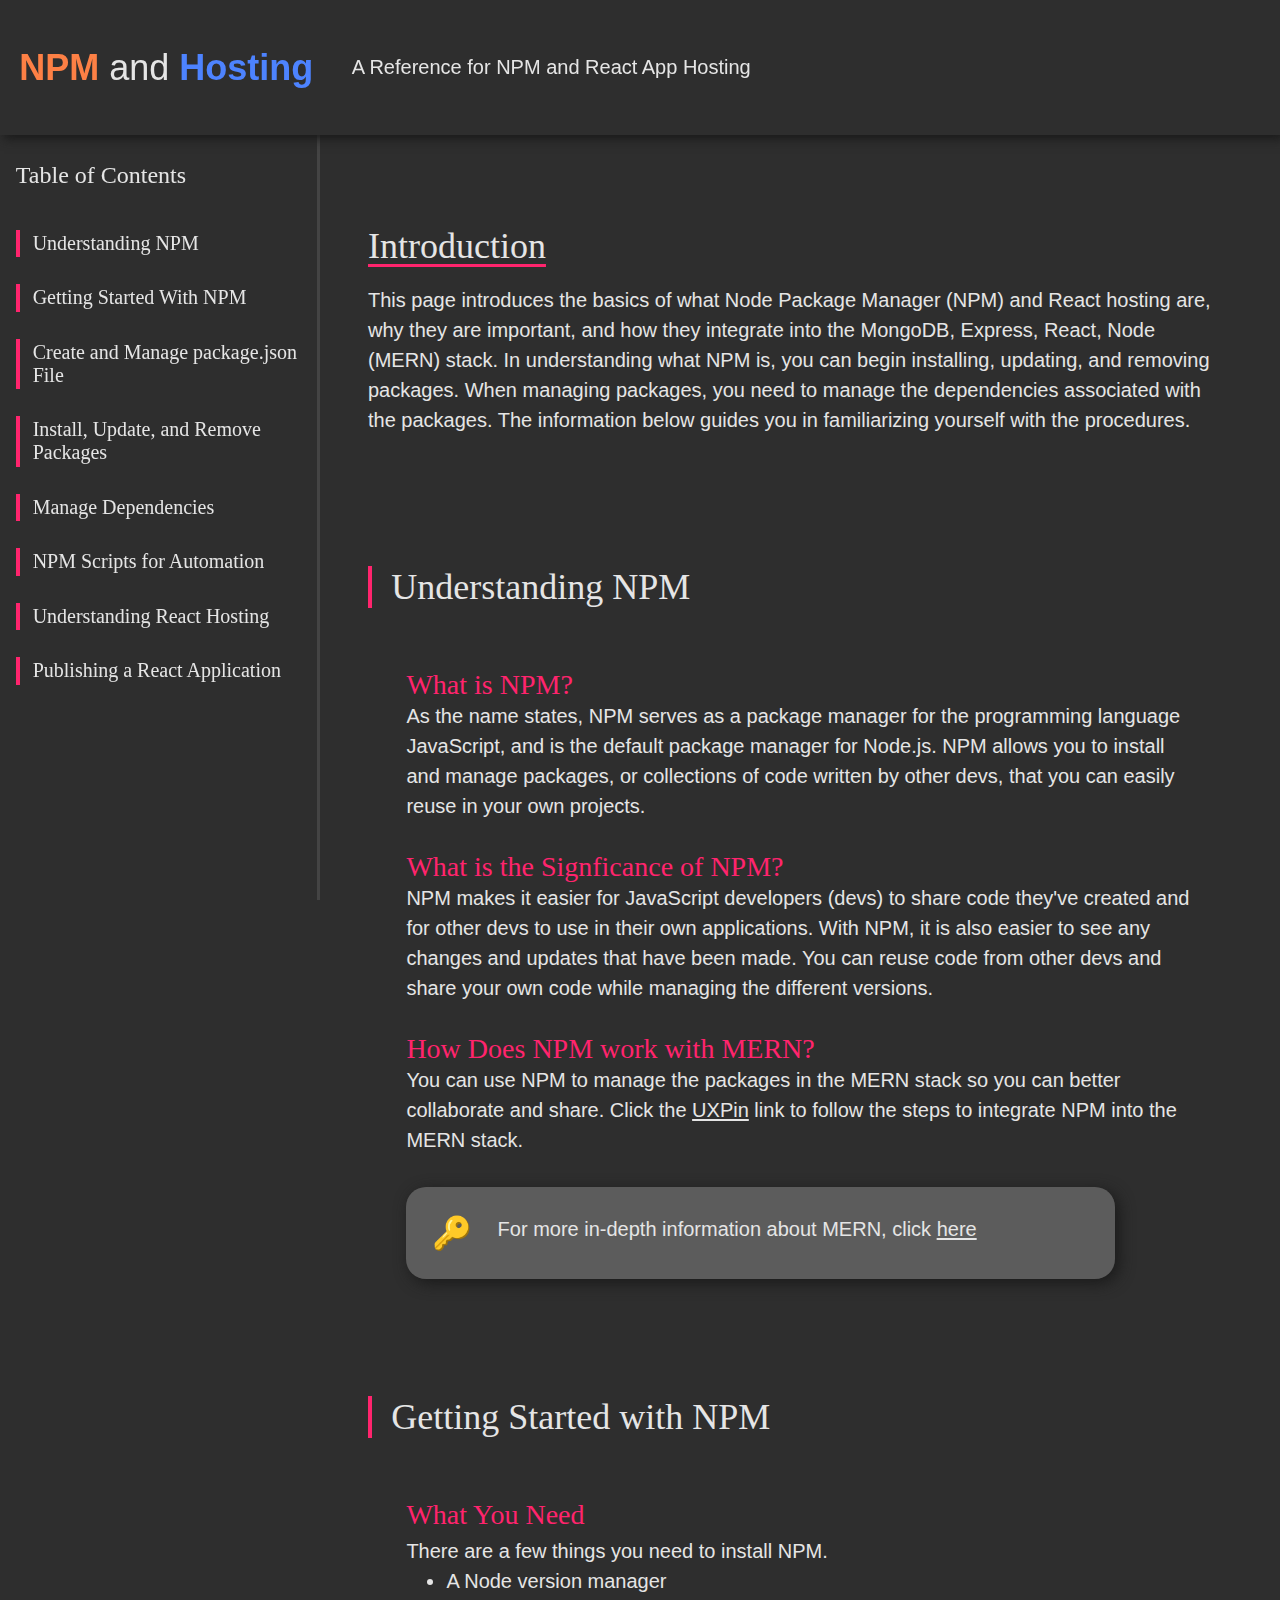
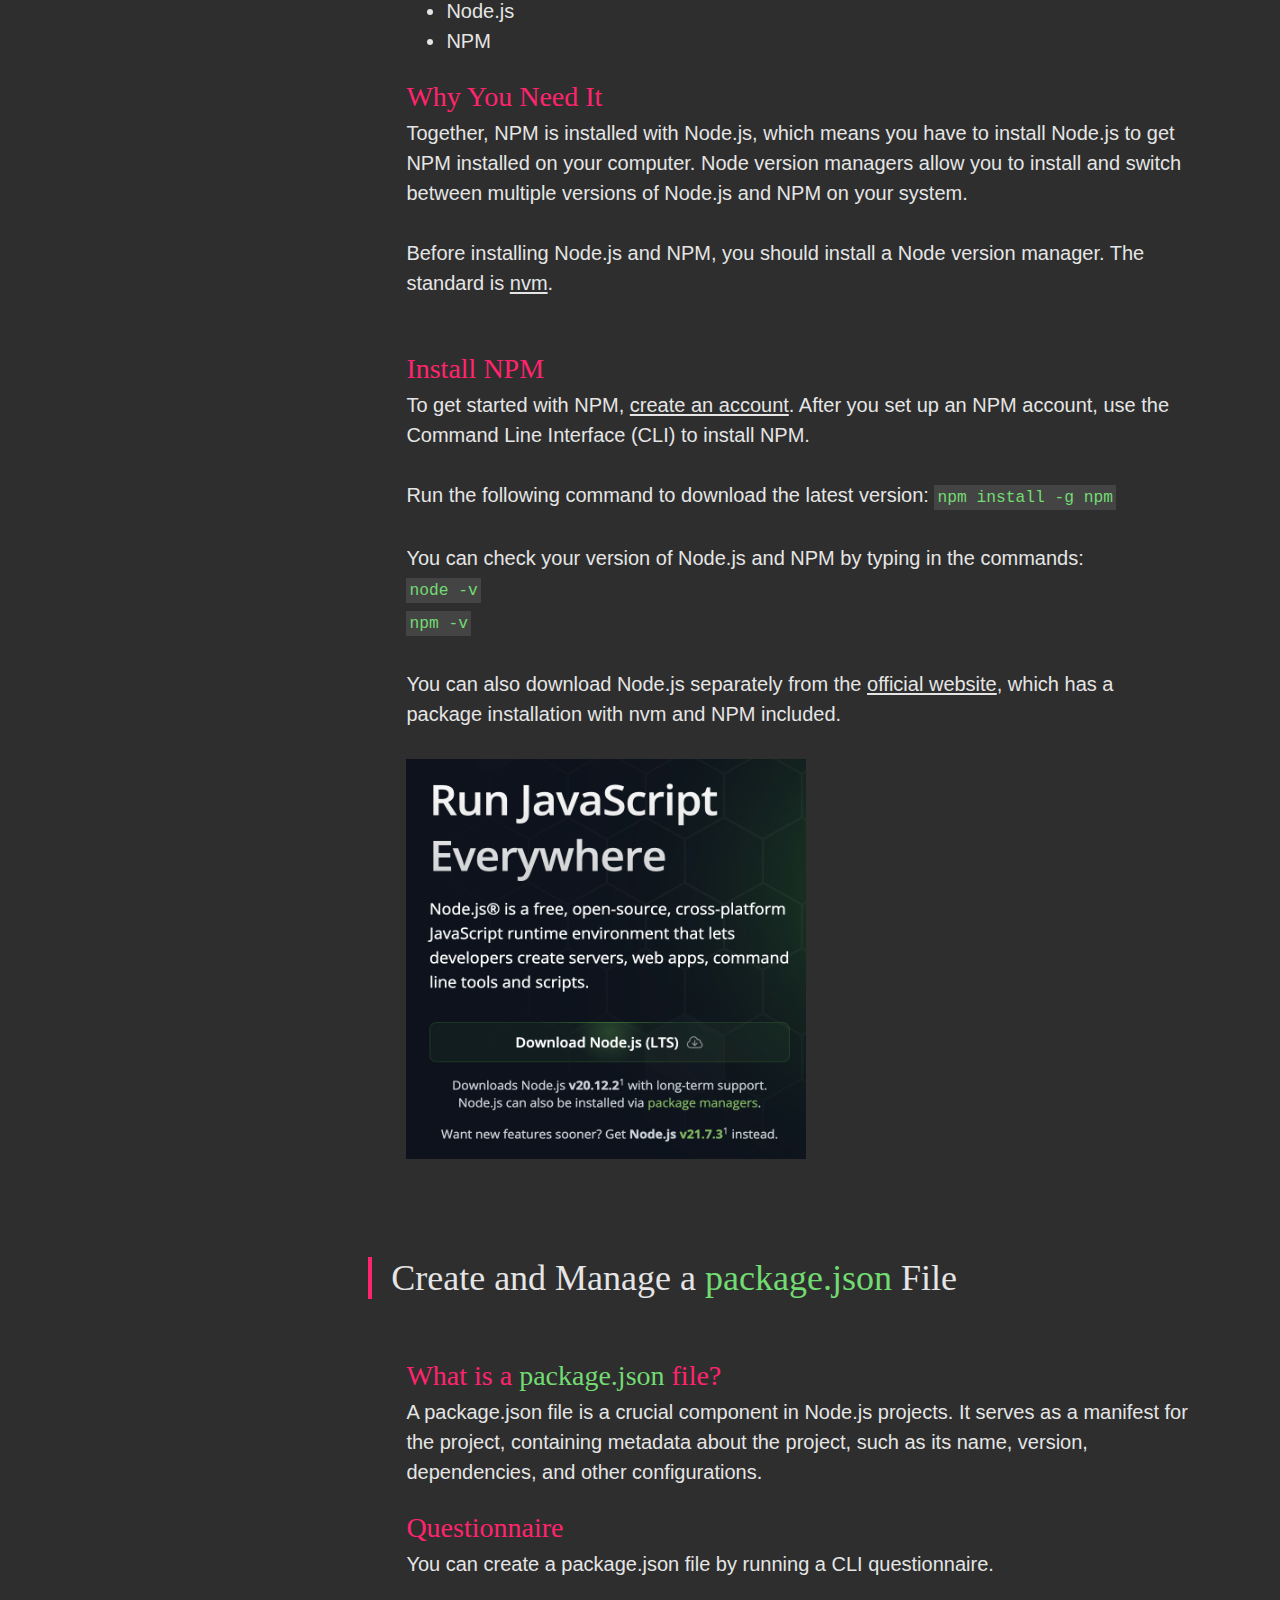
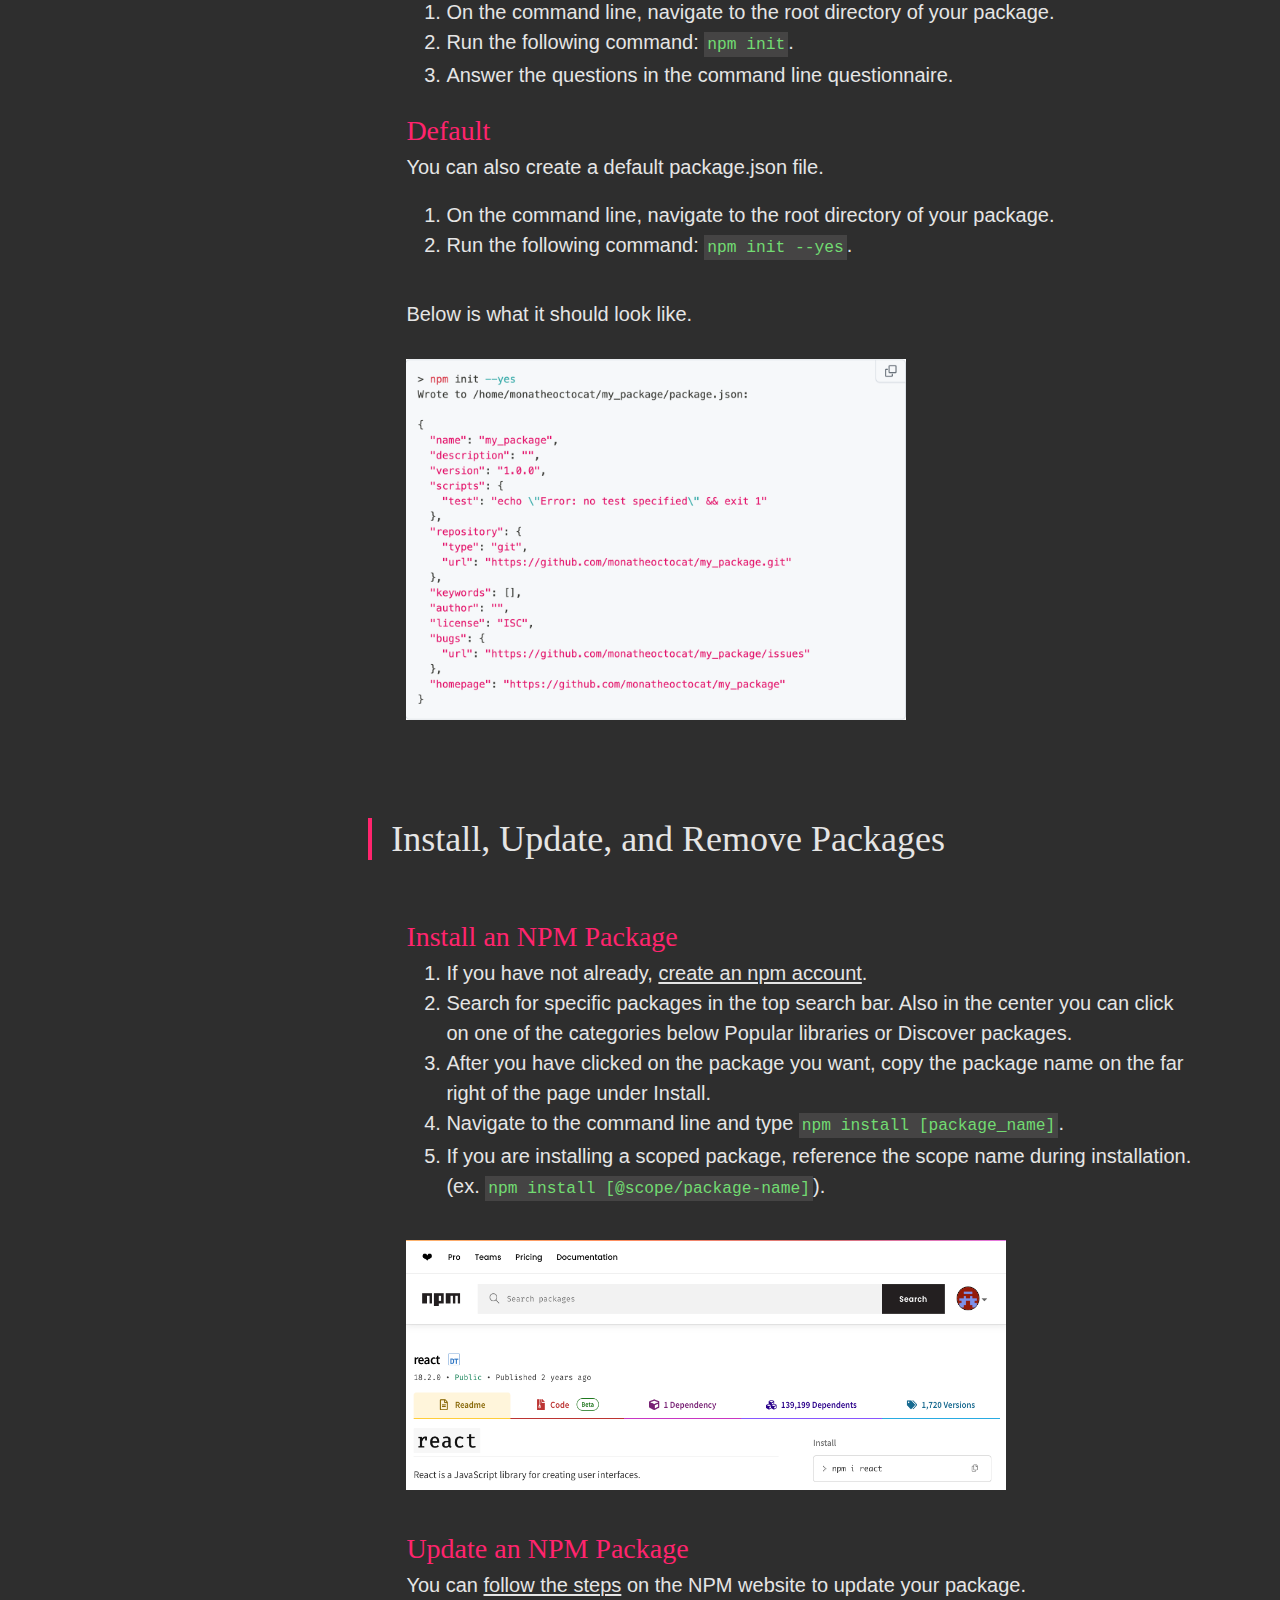
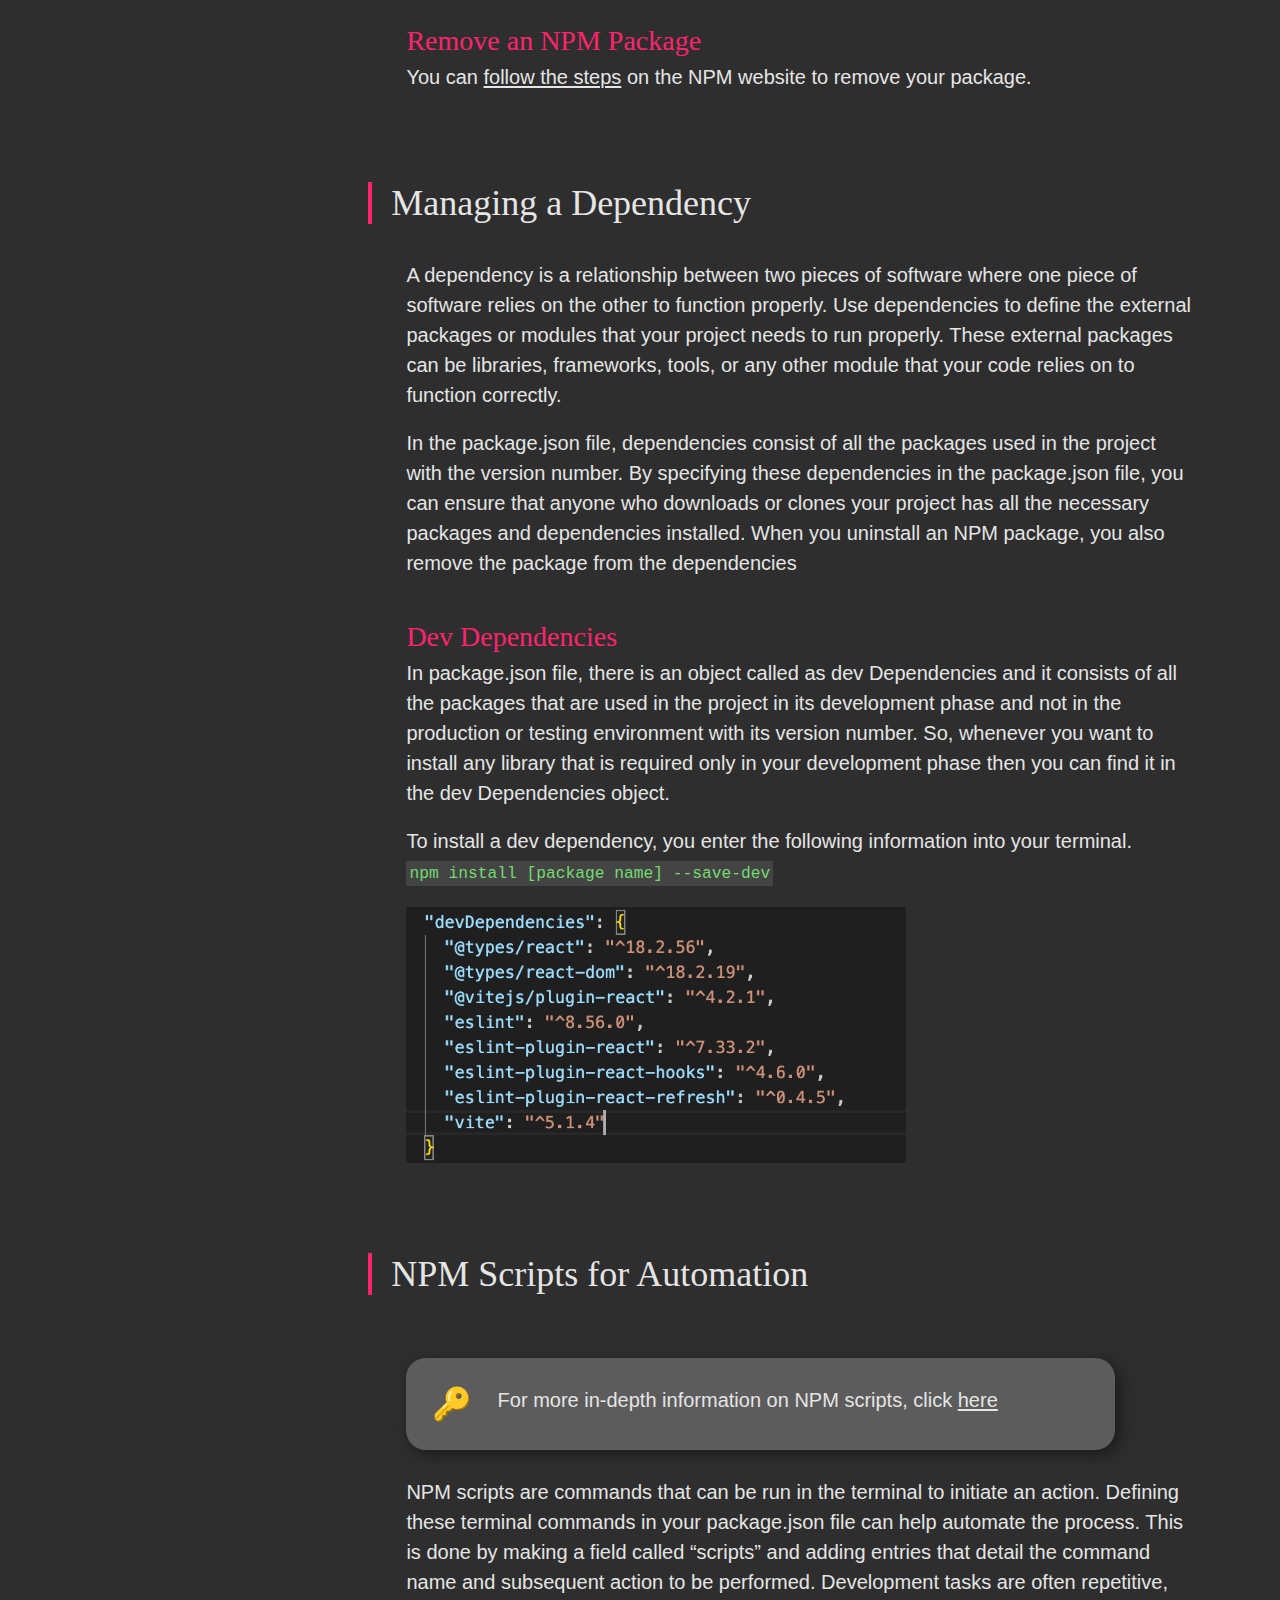
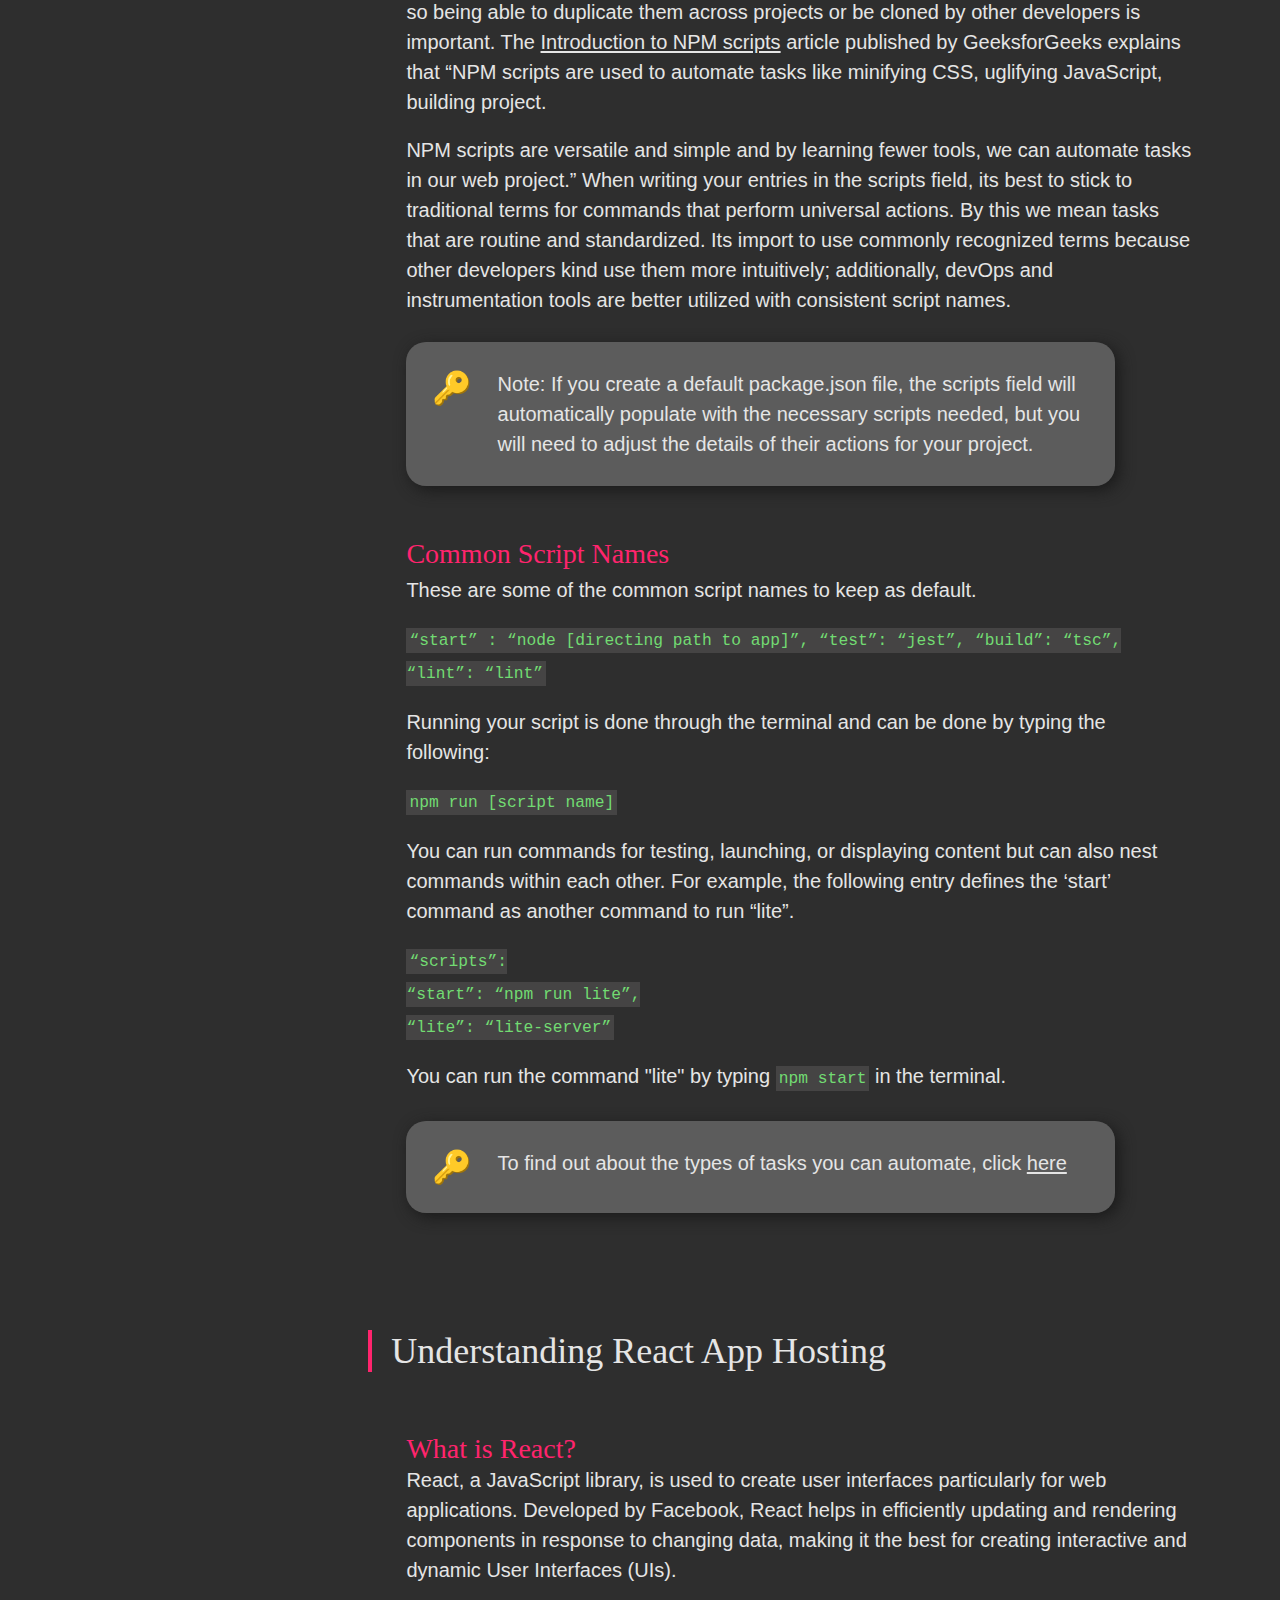
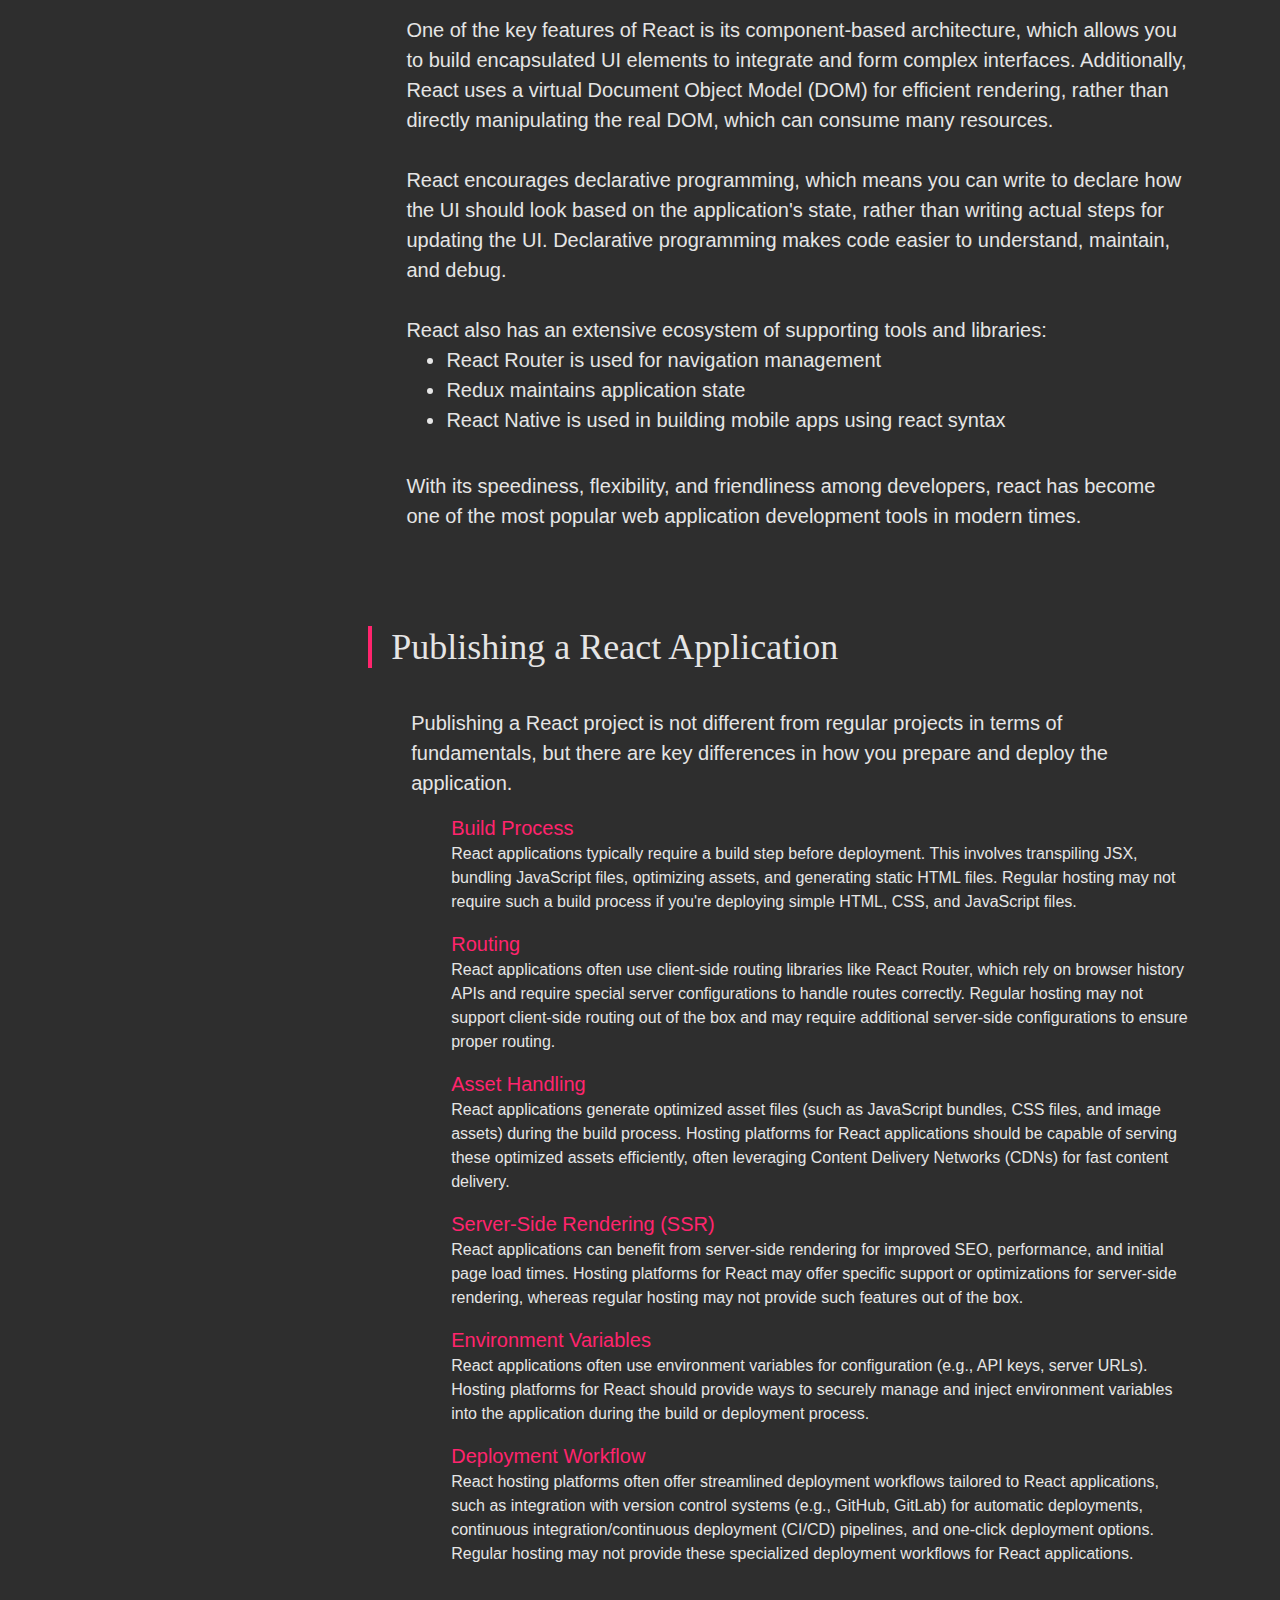
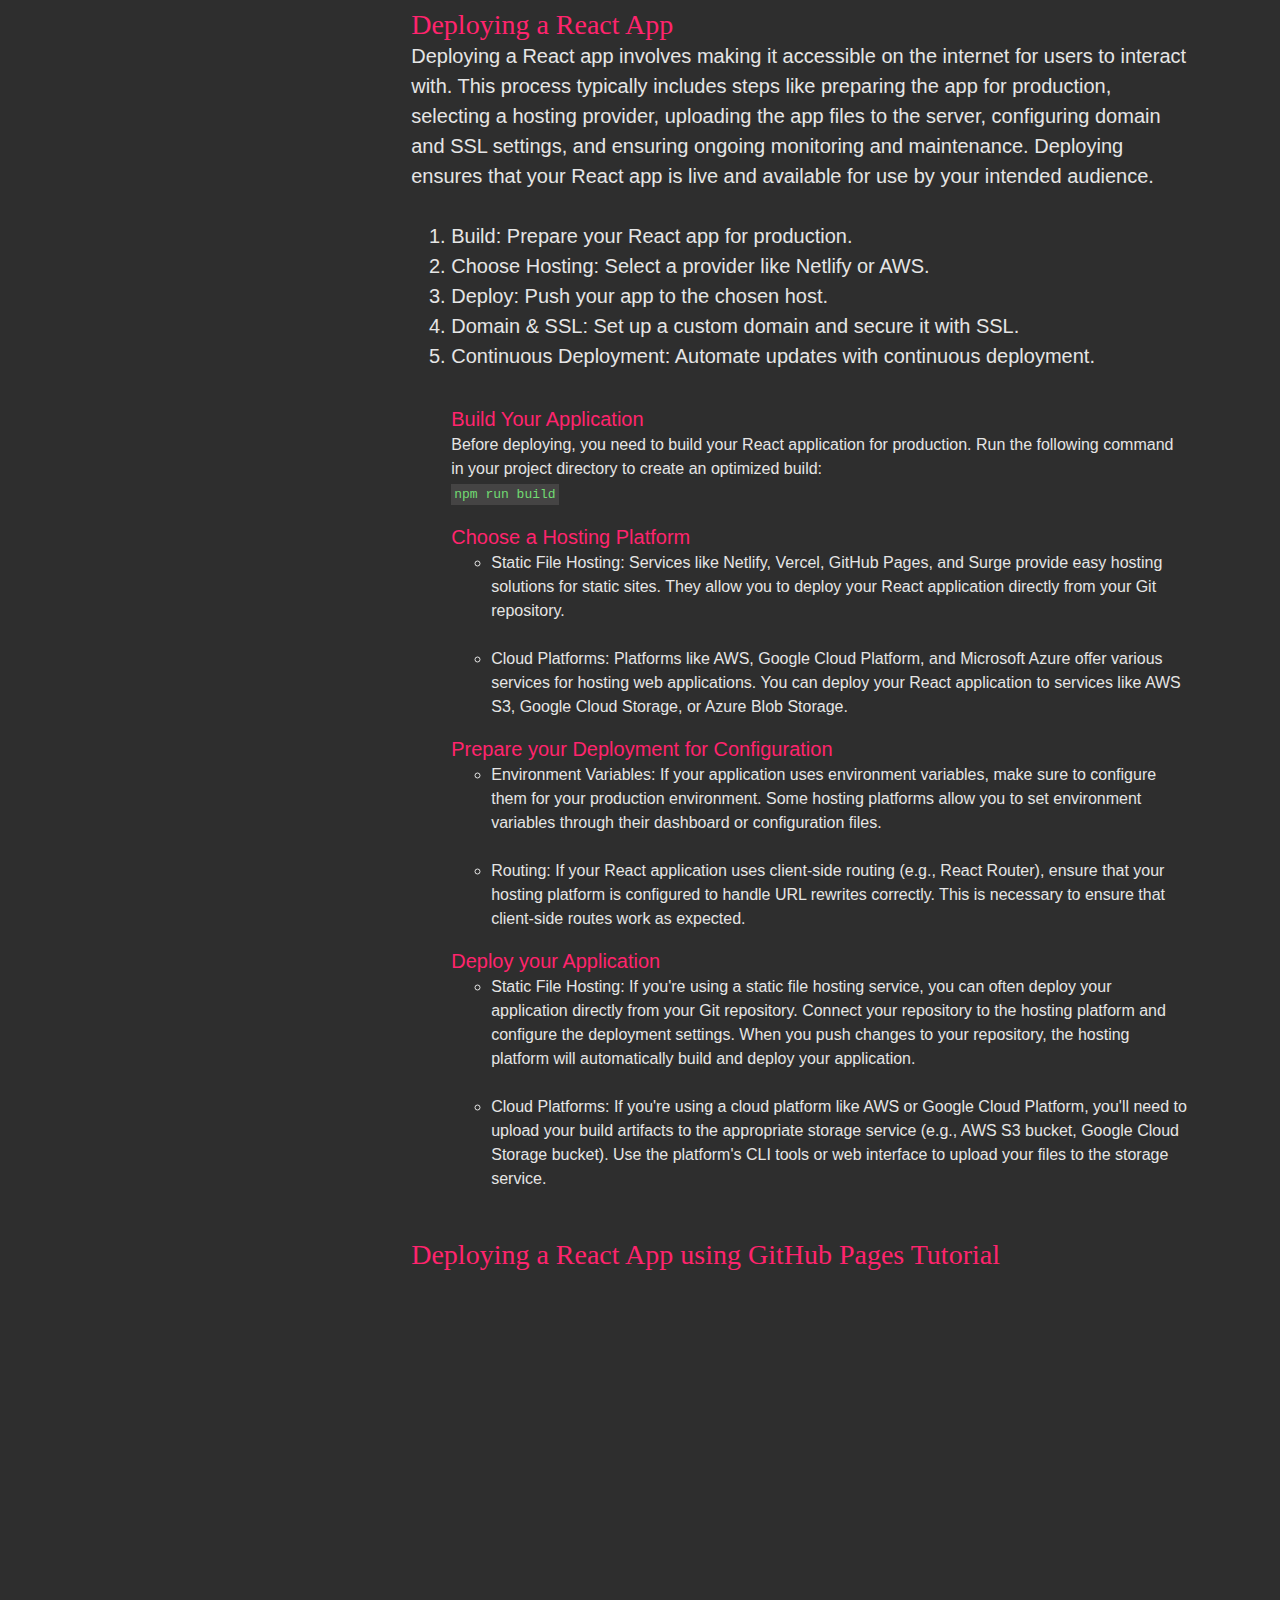
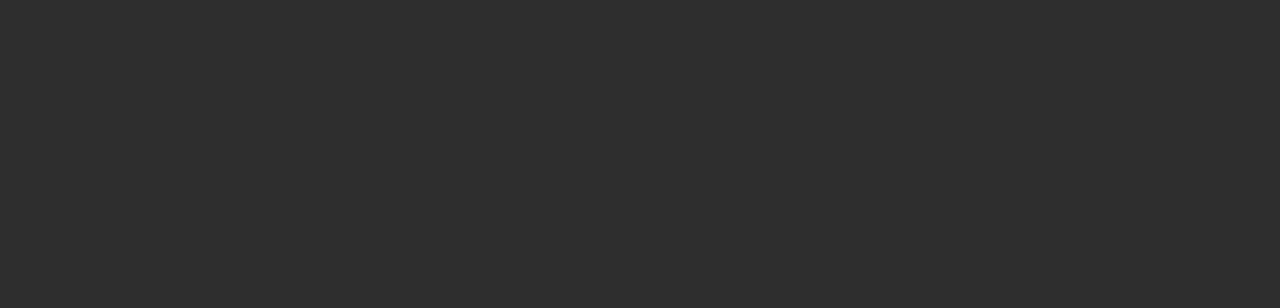
==== commit 62e66f25: "added package.json explanation section" ====
--- a/index.html
+++ b/index.html
@@ -162,6 +162,14 @@
                     <h1>Create and Manage a <span class="green_type">package.json</span> File</h1>
                 </div>
                 <div class="topic_body">
+                    <div class="topic_subHead">
+                        <h2>What is a <span class="green_type">package.json</span> file?</h2>
+                    </div>
+                    <p>
+                        A package.json file is a crucial component in Node.js projects. It serves as a manifest 
+                        for the project, containing metadata about the project, such as its name, version, dependencies, 
+                        and other configurations.
+                    </p>
                     <div class="topic_subHead">
                         <h2>Questionnaire</h2>
                     </div>
